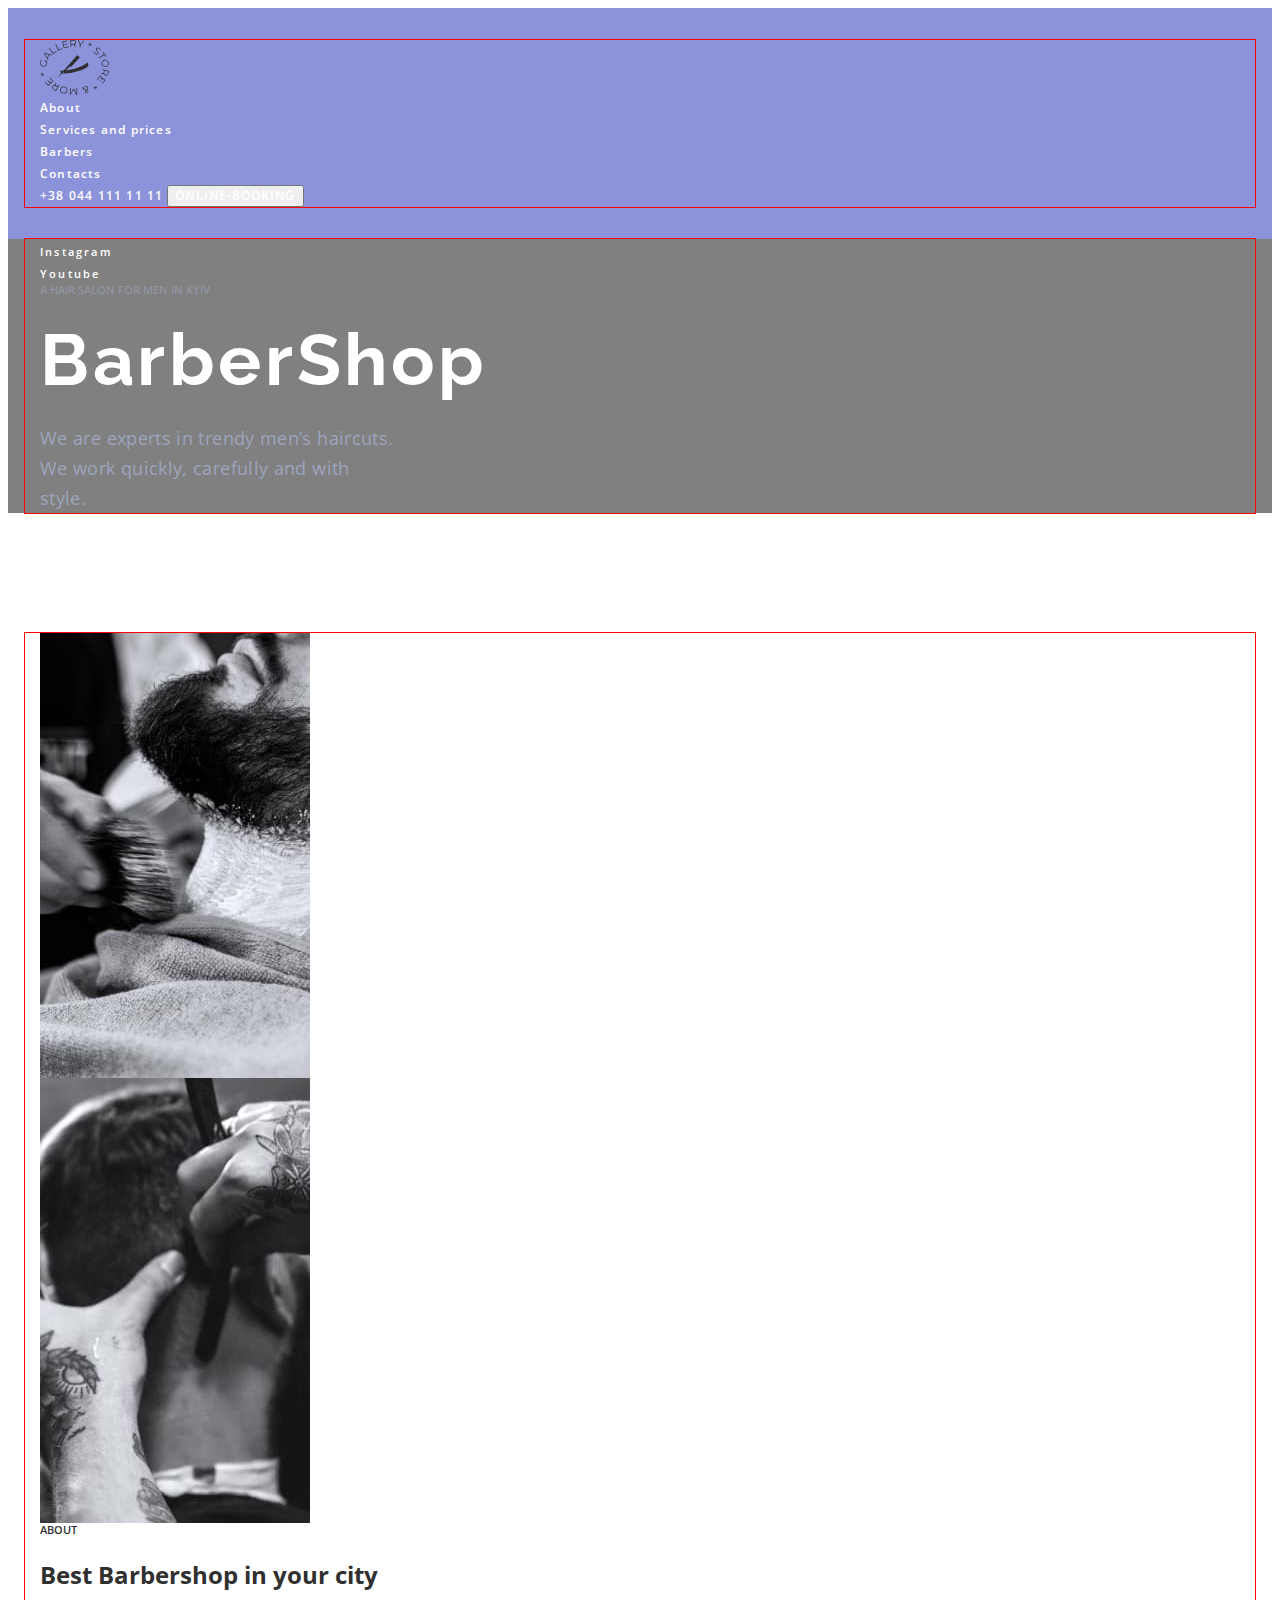
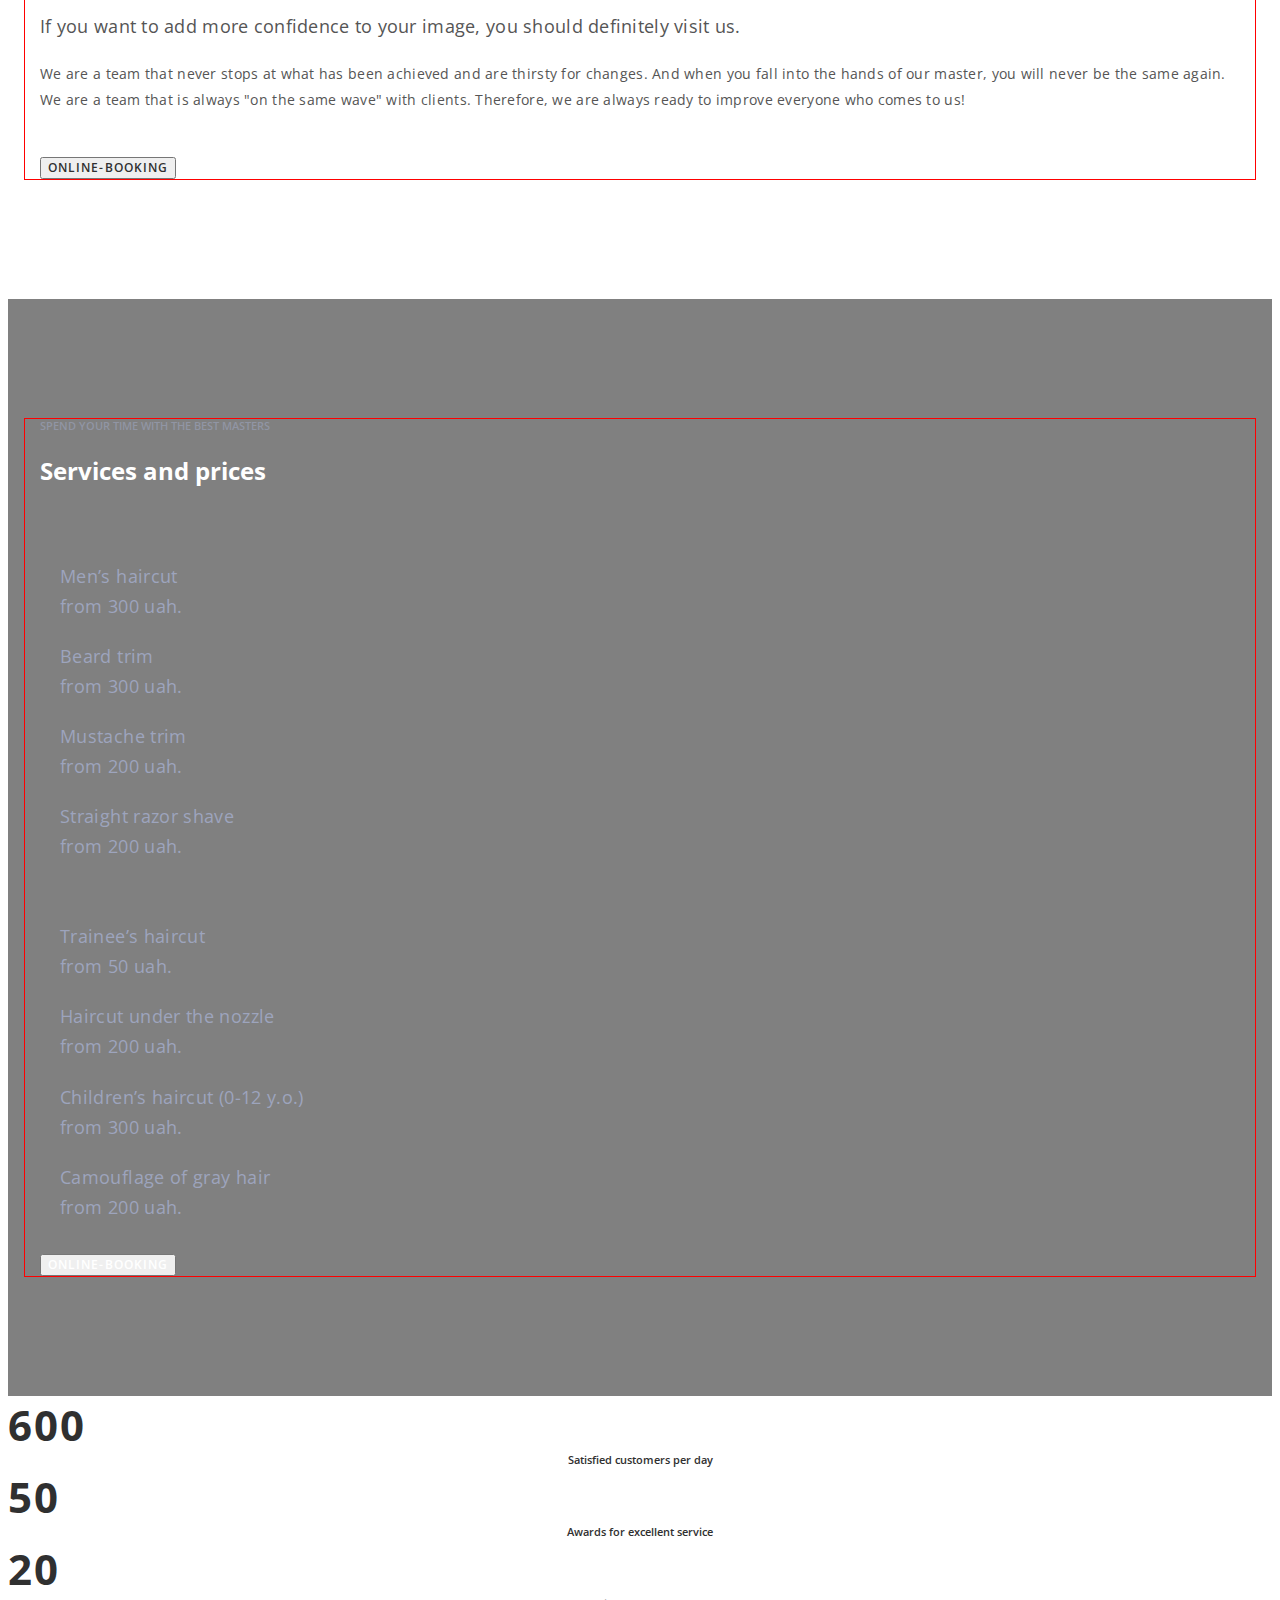
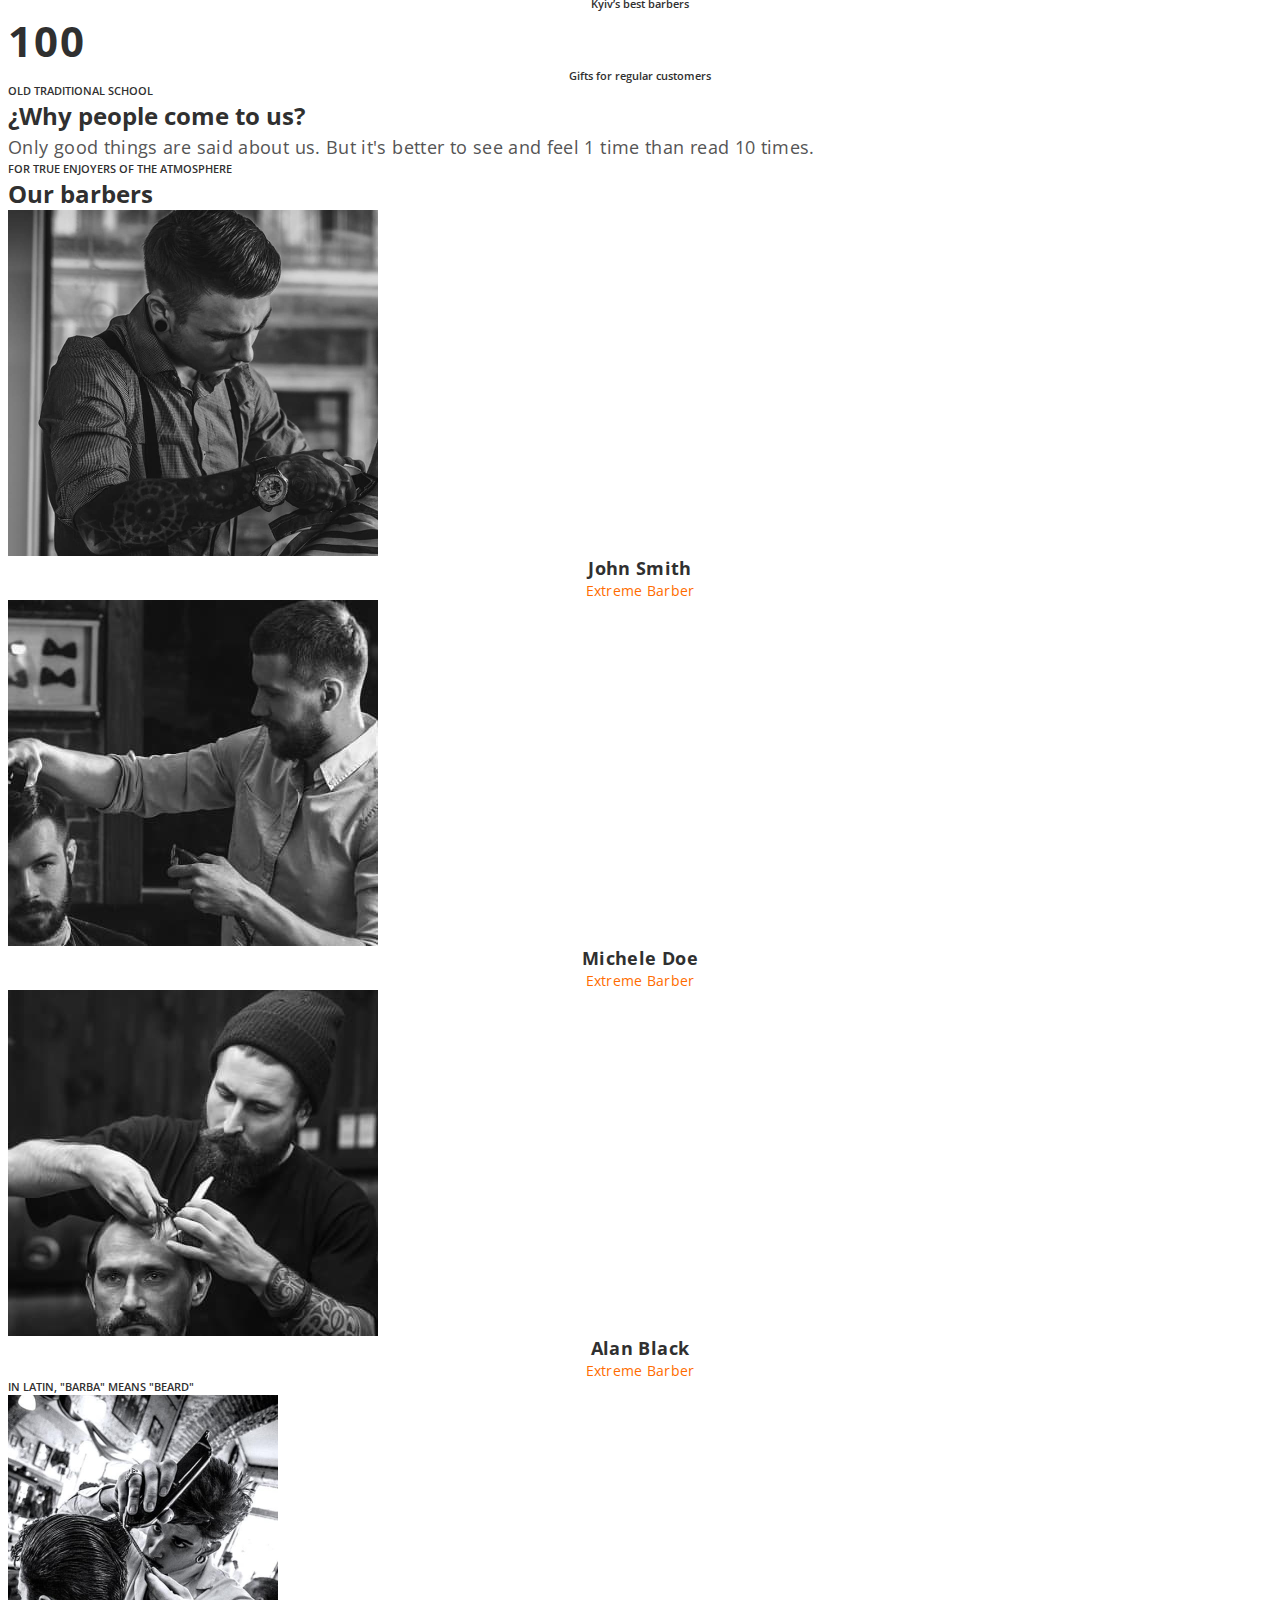
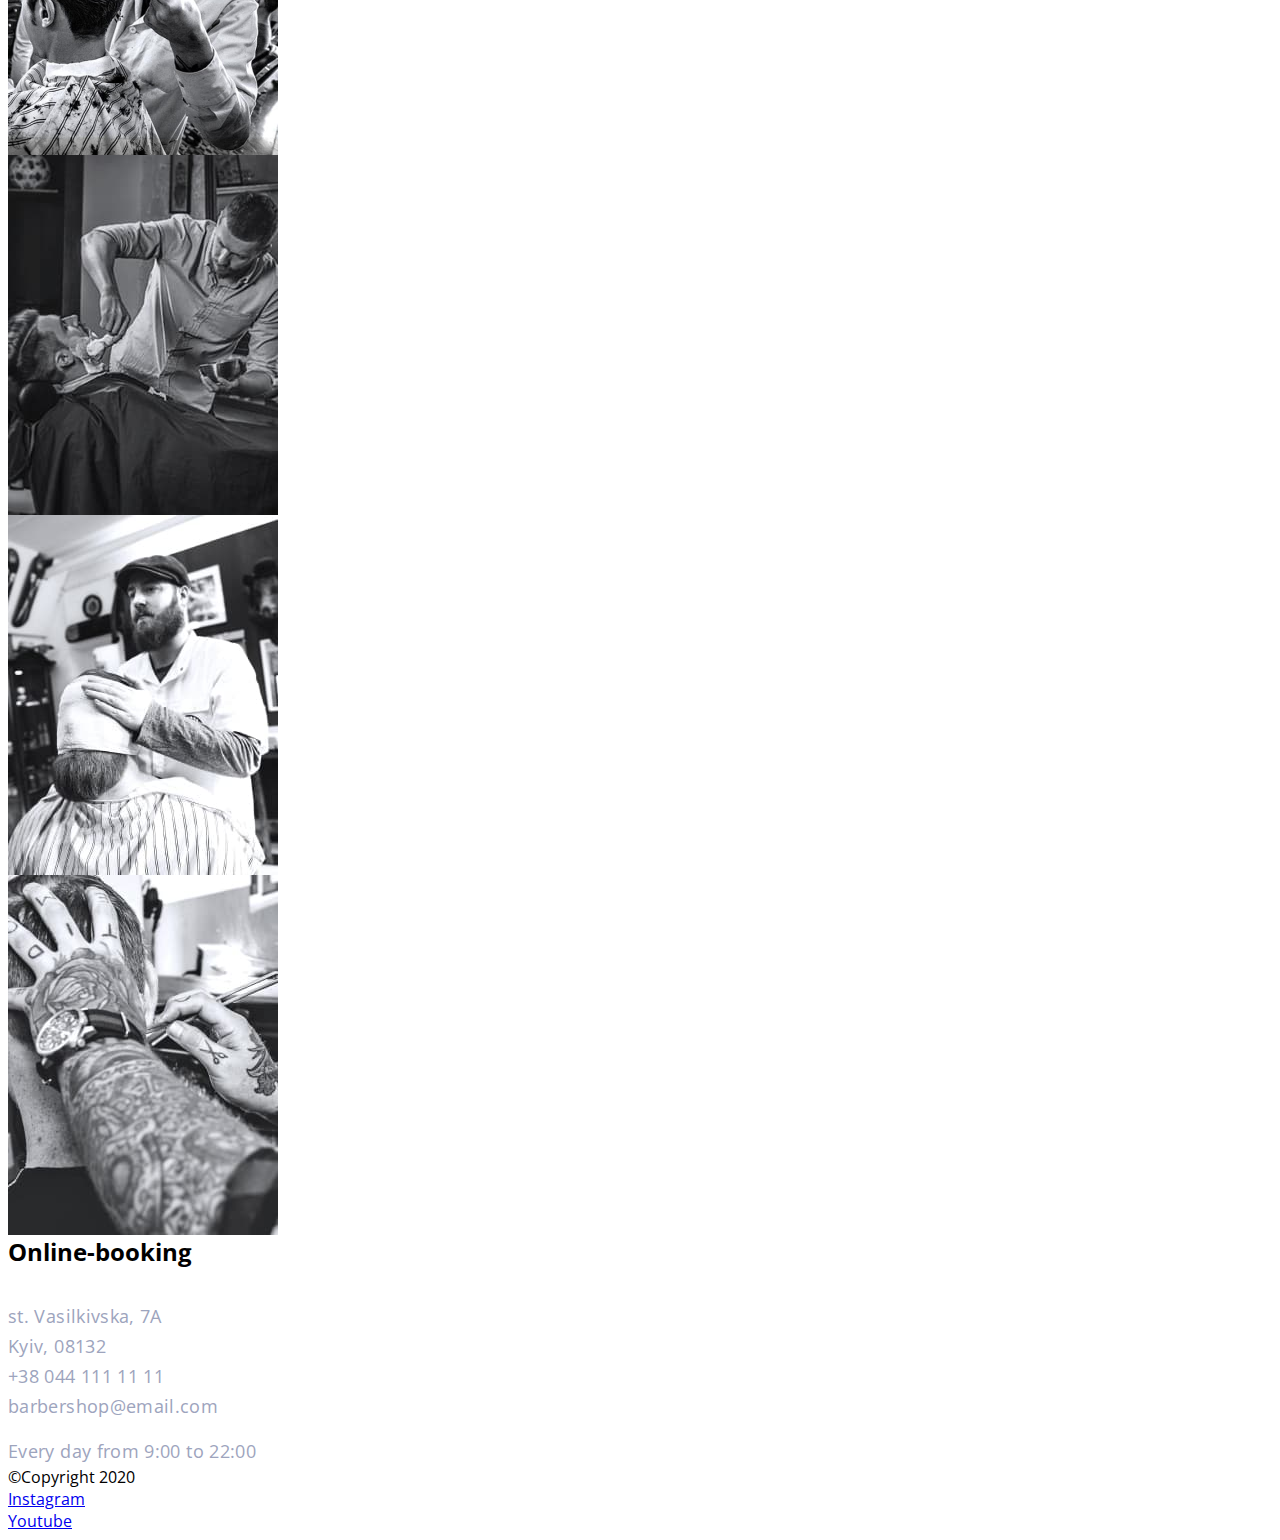
==== index.html @ fda8932f "update css m/p" ====
<!DOCTYPE html>
<html lang="en">
  <head>
    <meta charset="UTF-8" />
    <meta http-equiv="X-UA-Compatible" content="IE=edge" />
    <meta name="viewport" content="width=device-width, initial-scale=1.0" />
    <title>Barbershop</title>
    <link
      rel="stylesheet"
      href="https://cdnjs.cloudflare.com/ajax/libs/modern-normalize/1.1.0/modern-normalize.min.css"
      integrity="sha512-wpPYUAdjBVSE4KJnH1VR1HeZfpl1ub8YT/NKx4PuQ5NmX2tKuGu6U/JRp5y+Y8XG2tV+wKQpNHVUX03MfMFn9Q=="
      crossorigin="anonymous"
      referrerpolicy="no-referrer"
    />
    <link rel="preconnect" href="https://fonts.googleapis.com" />
    <link rel="preconnect" href="https://fonts.gstatic.com" crossorigin />
    <link
      href="https://fonts.googleapis.com/css2?family=Open+Sans:wght@400;600;700&family=Raleway:wght@700&display=swap"
      rel="stylesheet"
    />

    <link
      rel="shortcut icon"
      href="./img/favicon_package_v0.16/safari-pinned-tab.svg"
    />

    <link rel="stylesheet" href="./css/styles.css" />
  </head>
  <body>
    <header class="header">
      <div class="container">
        <nav class="header-navigation">
          <a href="index.html" class="header-logo"
            ><img src="./img/logo.svg" alt="company logo" />
          </a>
          <ul class="header-list list">
            <li class="header-item">
              <a href="#" class="header-link link">About</a>
            </li>
            <li class="header-item">
              <a href="#" class="header-link link">Services and prices</a>
            </li>
            <li class="header-item">
              <a href="#" class="header-link link">Barbers</a>
            </li>
            <li class="header-item">
              <a href="#" class="header-link link">Contacts</a>
            </li>
          </ul>
        </nav>
        <a href="tel:+380441111111" class="header-tel link"
          >+38 044 111 11 11</a
        >
        <button type="button" class="header-btn btn">Online-booking</button>
      </div>
    </header>
    <main>
      <!--Hero section-->

      <section class="hero">
        <div class="container">
          <ul class="hero-list list">
            <li class="hero-item">
              <a
                href="#"
                target="_blank"
                rel="noopener noreferrer nofollow"
                class="hero-link link"
                >Instagram</a
              >
            </li>
            <li class="hero-item">
              <a
                href="#"
                target="_blank"
                rel="noopener noreferrer nofollow"
                class="hero-link link"
                >Youtube</a
              >
            </li>
          </ul>
          <p class="hero-subtitle subtitle">A hair salon for men in Kyiv</p>
          <h1 class="hero-title title">BarberShop</h1>
          <p class="hero-description">
            We are experts in trendy men’s haircuts. We work quickly, carefully
            and with style.
          </p>
        </div>
      </section>
      <!--/Hero Section-->

      <!--About-->
      <section class="about">
        <div class="container">
          <ul class="about-item list">
            <li class="about-item">
              <img src="./img/about-img-1.jpg" alt="Barbershop" />
            </li>
            <li class="about-link">
              <img src="./img/about-img-2.jpg" alt="Barbershop" />
            </li>
          </ul>
          <p class="about-subtitle subtitle">About</p>
          <h2 class="about-title title">Best Barbershop in your city</h2>
          <p class="about-description">
            <span
              >If you want to add more confidence to your image, you should
              definitely visit us.</span
            >
            We are a team that never stops at what has been achieved and are
            thirsty for changes. And when you fall into the hands of our master,
            you will never be the same again. We are a team that is always "on
            the same wave" with clients. Therefore, we are always ready to
            improve everyone who comes to us!
          </p>
          <button type="button" class="about-button btn">ONLINE-BOOKING</button>
        </div>
      </section>
      <!--/About-->
      <!--Section Services/Prices-->
      <section class="prices">
        <div class="container">
          <p class="subtitle-prices subtitle">
            Spend your time with the best masters
          </p>
          <h2 class="title-prices title">Services and prices</h2>
          <ul class="prices-list list">
            <li class="prices-item">
              <p class="prices-item-text">Men’s haircut</p>
              <p class="prices-item-text">from 300 uah.</p>
            </li>
            <li class="prices-item">
              <p class="prices-item-text">Beard trim</p>
              <p class="prices-item-text">from 300 uah.</p>
            </li>
            <li class="prices-item">
              <p class="prices-item-text">Mustache trim</p>
              <p class="prices-item-text">from 200 uah.</p>
            </li>
            <li class="prices-item">
              <p class="prices-item-text">Straight razor shave</p>
              <p class="prices-item-text">from 200 uah.</p>
            </li>
          </ul>

          <ul class="prices-list list">
            <li class="prices-item">
              <p class="prices-item-text">Trainee’s haircut</p>
              <p class="prices-item-text">from 50 uah.</p>
            </li>
            <li class="prices-item">
              <p class="prices-item-text">Haircut under the nozzle</p>
              <p class="prices-item-text">from 200 uah.</p>
            </li>
            <li class="prices-item">
              <p class="prices-item-text">Children’s haircut (0-12 y.o.)</p>
              <p class="prices-item-text">from 300 uah.</p>
            </li>
            <li class="prices-item">
              <p class="prices-item-text">Camouflage of gray hair</p>
              <p class="prices-item-text">from 200 uah.</p>
            </li>
          </ul>
          <button type="button" class="prices-btn btn">ONLINE-BOOKING</button>
        </div>
      </section>
      <!--/Section Services-->

      <!--Section Feature-->
      <section class="benefits">
        <ul class="benefits-list list">
          <li class="benefits-item">
            <span>600</span>
            <p class="benefits-item-text">Satisfied customers per day</p>
          </li>
          <li class="benefits-item">
            <span>50</span>
            <p class="benefits-item-text">Awards for excellent service</p>
          </li>
          <li class="benefits-item">
            <span>20</span>
            <p class="benefits-item-text">Kyiv’s best barbers</p>
          </li>
          <li class="benefits-item">
            <span>100</span>
            <p class="benefits-item-text">Gifts for regular customers</p>
          </li>
        </ul>

        <p class="benefits-subtitle subtitle">Old traditional school</p>
        <h2 class="benefits-title title">¿Why people come to us?</h2>
        <p class="benefits-description">
          Only good things are said about us. But it's better to see and feel 1
          time than read 10 times.
        </p>
      </section>
      <!--/Section Feature-->

      <!--Section Team-->
      <section class="barbers">
        <p class="barbers-subtitle subtitle">
          For true enjoyers of the atmosphere
        </p>
        <h2 class="barbers-title title">Our barbers</h2>

        <ul class="barbers-list list">
          <li>
            <img
              src="./img/barber-team-1.jpg"
              alt="barber work"
              width="370"
              height="346"
            />
            <h3 class="barbers-item-title">John Smith</h3>
            <p class="barbers-item-text">Extreme Barber</p>
          </li>
          <li>
            <img
              src="./img/barber-team-2.jpg"
              alt="barber work"
              width="370"
              height="346"
            />
            <h3 class="barbers-item-title">Michele Doe</h3>
            <p class="barbers-item-text">Extreme Barber</p>
          </li>
          <li>
            <img
              src="./img/barber-team-3.jpg"
              alt="barber work"
              width="370"
              height="346"
            />
            <h3 class="barbers-item-title">Alan Black</h3>
            <p class="barbers-item-text">Extreme Barber</p>
          </li>
        </ul>
      </section>
      <!--/Section Team-->

      <!--Section Gallery-->
      <section class="gallery">
        <p class="subtitle-gallery subtitle">In Latin, "barba" means "beard"</p>
        <h2 class="visually-hidden">Gallery</h2>
        <ul class="gallery-list list">
          <li class="gallery-item">
            <img
              src="./img/gallery-1.jpg"
              alt="barber work"
              width="270"
              height="360"
            />
          </li>
          <li class="gallery-item">
            <img
              src="./img/gallery-2.jpg"
              alt="barber work"
              width="270"
              height="360"
            />
          </li>
          <li class="gallery-item">
            <img
              src="./img/gallery-3.jpg"
              alt="barber work"
              width="270"
              height="360"
            />
          </li>
          <li class="gallery-item">
            <img
              src="./img/gallery-4.jpg"
              alt="barber work"
              width="270"
              height="360"
            />
          </li>
        </ul>
      </section>
      <!--/Section Galery-->
      <!-- Online booking -->
      <section>
        <h2>Online-booking</h2>
      </section>
      <!-- /Online booking -->

      <!--Section Contact-->
      <section class="contact">
        <h2 class="contact-title title">Contacts</h2>
        <address class="contact-adress">
          <ul class="contact-list list">
            <li class="contact-item">
              <a
                href="https://goo.gl/maps/xq1L853d7Zvifmf19"
                target="_blank"
                rel="noopener noreferrer nofollow"
                class="contact-link link"
                >st. Vasilkivska, 7A <br />
                Kyiv, 08132</a
              >
            </li>
            <li class="contact-item">
              <a href="tel:+380441111111" class="contact-link link"
                >+38 044 111 11 11</a
              >
            </li>
            <li class="contact-item">
              <a href="mailto:barbershop@email.com" class="contact-link link"
                >barbershop@email.com</a
              >
            </li>
          </ul>
        </address>
        <p class="contact-subtitle subtitle">Working hours</p>
        <p class="contact-hours">Every day from 9:00 to 22:00</p>
      </section>

      <!--/Section Contact-->
      <footer>
        <p>&copy;Copyright 2020</p>
        <ul>
          <li>
            <a href="#" target="_blank" rel="noopener noreferrer nofollow"
              >Instagram</a
            >
          </li>
          <li>
            <a href="#" target="_blank" rel="noopener noreferrer nofollow"
              >Youtube</a
            >
          </li>
        </ul>
      </footer>
    </main>
    <footer></footer>
  </body>
</html>
---- css/styles.css ----
:root {
  --main-title-color: #fff;
  --secondary-title-color: #303030;
  --accent-color: #ff6c00;
  --secondary-font: "Raleway", sans-serif;
  --basic-margin: 20px;
}

h1,
h2,
h3,
h4,
h5,
h6,
p {
  margin: 0;
}

ul {
  margin: 0;
  padding: 0;
}

.container {
  width: 1200px;
  margin: 0 auto;
  outline: 1px solid red;
  padding-left: 15px;
  padding-right: 15px;
}

img {
  display: block;
}

body {
  font-family: "Open Sans", sans-serif;
}

.list {
  list-style: none;
}

.link {
  text-decoration: none;
}
.btn {
  font-family: inherit;
  font-weight: 600;
  font-size: 12px;
  line-height: 1.33;
  letter-spacing: 0.09em;
  text-transform: uppercase;
}

.tittle {
  font-family: "Raleway", sans-serif;
  font-size: 72px;
  line-height: 1.18;
  letter-spacing: 0.05em;
}
.subtitle {
  font-weight: 600;
  font-size: 11px;
  line-height: 1.36;
  text-transform: uppercase;
}
.visually-hidden {
  position: absolute;
  width: 1px;
  height: 1px;
  margin: -1px;
  border: 0;
  padding: 0;
  white-space: nowrap;
  clip-path: inset(100%);
  clip: rect(0 0 0 0);
  overflow: hidden;
}

/* Header */

.header {
  background: #8d93db;
  padding: 32px 0;
}
.header-navigation {
}
.header-logo {
}
.header-list {
}
.header-item {
}
.header-link {
  font-weight: 600;
  font-size: 12px;
  line-height: 1.33;
  letter-spacing: 0.1em;
  color: #ffffff;
}

.header-link:hover,
.header-link:focus {
  color: var(--accent-color);
}

.header-tel {
  font-weight: 600;
  font-size: 12px;
  line-height: 1.33;
  letter-spacing: 0.1em;
  text-transform: uppercase;
  color: #ffffff;
}
.header-btn {
  color: #ffffff;
  cursor: pointer;
}

/* Hero */
.hero {
  background-color: gray;
}
.hero-list {
}
.hero-item {
}
.hero-link {
  font-weight: 600;
  font-size: 11px;
  line-height: 1.36;
  letter-spacing: 0.2em;
  color: #ffffff;
}
.hero-link:hover,
.hero-link:focus {
  color: var(--accent-color);
}

.hero-subtitle {
  color: rgba(157, 164, 189, 0.6);
  margin-bottom: var(--basic-margin);
}
.hero-title {
  font-family: "Raleway", sans-serif;
  font-size: 72px;
  line-height: 1.18;
  letter-spacing: 0.05em;
  color: var(--main-title-color);
  margin-bottom: var(--basic-margin);
}

.hero-description {
  width: 360px;
  font-size: 18px;
  line-height: 1.67;
  letter-spacing: 0.02em;
  color: #9da4bd;
}
/* About */
.about {
  padding: 120px 0;
}
.about-item {
}
.about-link {
}
.about-subtitle {
  color: var(--secondary-title-color);
  margin-bottom: var(--basic-margin);
}
.about-title {
  color: var(--secondary-title-color);
  margin-bottom: var(--basic-margin);
}
.about-description {
  font-size: 14px;
  line-height: 1.86;
  letter-spacing: 0.02em;
  color: #555555;
  margin-bottom: 42px;
}

.about-description span {
  display: block;
  font-size: 18px;
  line-height: 1.67;
  margin-bottom: var(--basic-margin);
}
.about-button {
  color: #303030;
  cursor: pointer;
}
/* Prices */
.prices {
  background-color: gray;
  padding: 120px 0;
}
.subtitle-prices {
  color: rgba(157, 164, 189, 0.6);
  margin-bottom: var(--basic-margin);
}
.title-prices {
  color: var(--main-title-color);
  margin-bottom: 44px;
}
.prices-list {
  padding: 30px 20px;
}
.prices-item {
}
.prices-item:not(:last-child) {
  margin-bottom: var(--basic-margin);
}
.prices-item-text {
  font-size: 18px;
  line-height: 1.67;
  letter-spacing: 0.02em;
  color: #9da4bd;
}
.prices-btn {
  color: #ffffff;
  cursor: pointer;
}
/* Benefits */
.benefits {
}
.benefits-list {
}
.benefits-item {
}
.benefits-item span {
  font-weight: 700;
  font-size: 42px;
  line-height: 1.36;
  text-align: center;
  letter-spacing: 0.05em;
  color: var(--secondary-title-color);
}
.benefits-item-text {
  font-weight: 600;
  font-size: 11px;
  line-height: 1.36;
  text-align: center;
  color: var(--secondary-title-color);
}
.benefits-subtitle {
  color: var(--secondary-title-color);
}
.benefits-title {
  color: var(--secondary-title-color);
}
.benefits-description {
  font-size: 18px;
  line-height: 1.67;
  letter-spacing: 0.02em;
  color: #555555;
}
/* Barbers */
.barbers {
}
.barbers-subtitle {
  color: var(--secondary-title-color);
}
.barbers-title {
  color: var(--secondary-title-color);
}
.barbers-list {
}
.barbers-item-title {
  font-size: 18px;
  line-height: 1.39;
  text-align: center;
  letter-spacing: 0.02em;
  color: var(--secondary-title-color);
}
.barbers-item-text {
  font-size: 14px;
  line-height: 1.36;
  text-align: center;
  letter-spacing: 0.02em;
  color: var(--accent-color);
}
/* Gallery */
.gallery {
}
.subtitle-gallery {
  color: var(--secondary-title-color);
}
.visually-hidden {
}
.gallery-list {
}
.gallery-item {
}
/* Contact */
.contact {
}
.contact-title {
  color: var(--main-title-color);
}
.title {
}
.contact-adress {
  font-style: normal;
  font-weight: 700;
  font-size: 18px;
  line-height: 1.67;
  letter-spacing: 0.02em;
  color: #9da4bd;
}
.contact-list {
}
.contact-item {
}
.contact-link {
  font-style: normal;
  font-weight: 400;
  font-size: 18px;
  line-height: 1.67;
  letter-spacing: 0.02em;
  color: #9da4bd;
}
.contact-subtitle {
  color: var(--main-title-color);
}
.subtitle {
}
.contact-hours {
  font-weight: 400;
  font-size: 18px;
  line-height: 1.67;
  letter-spacing: 0.02em;
  color: #9da4bd;
}
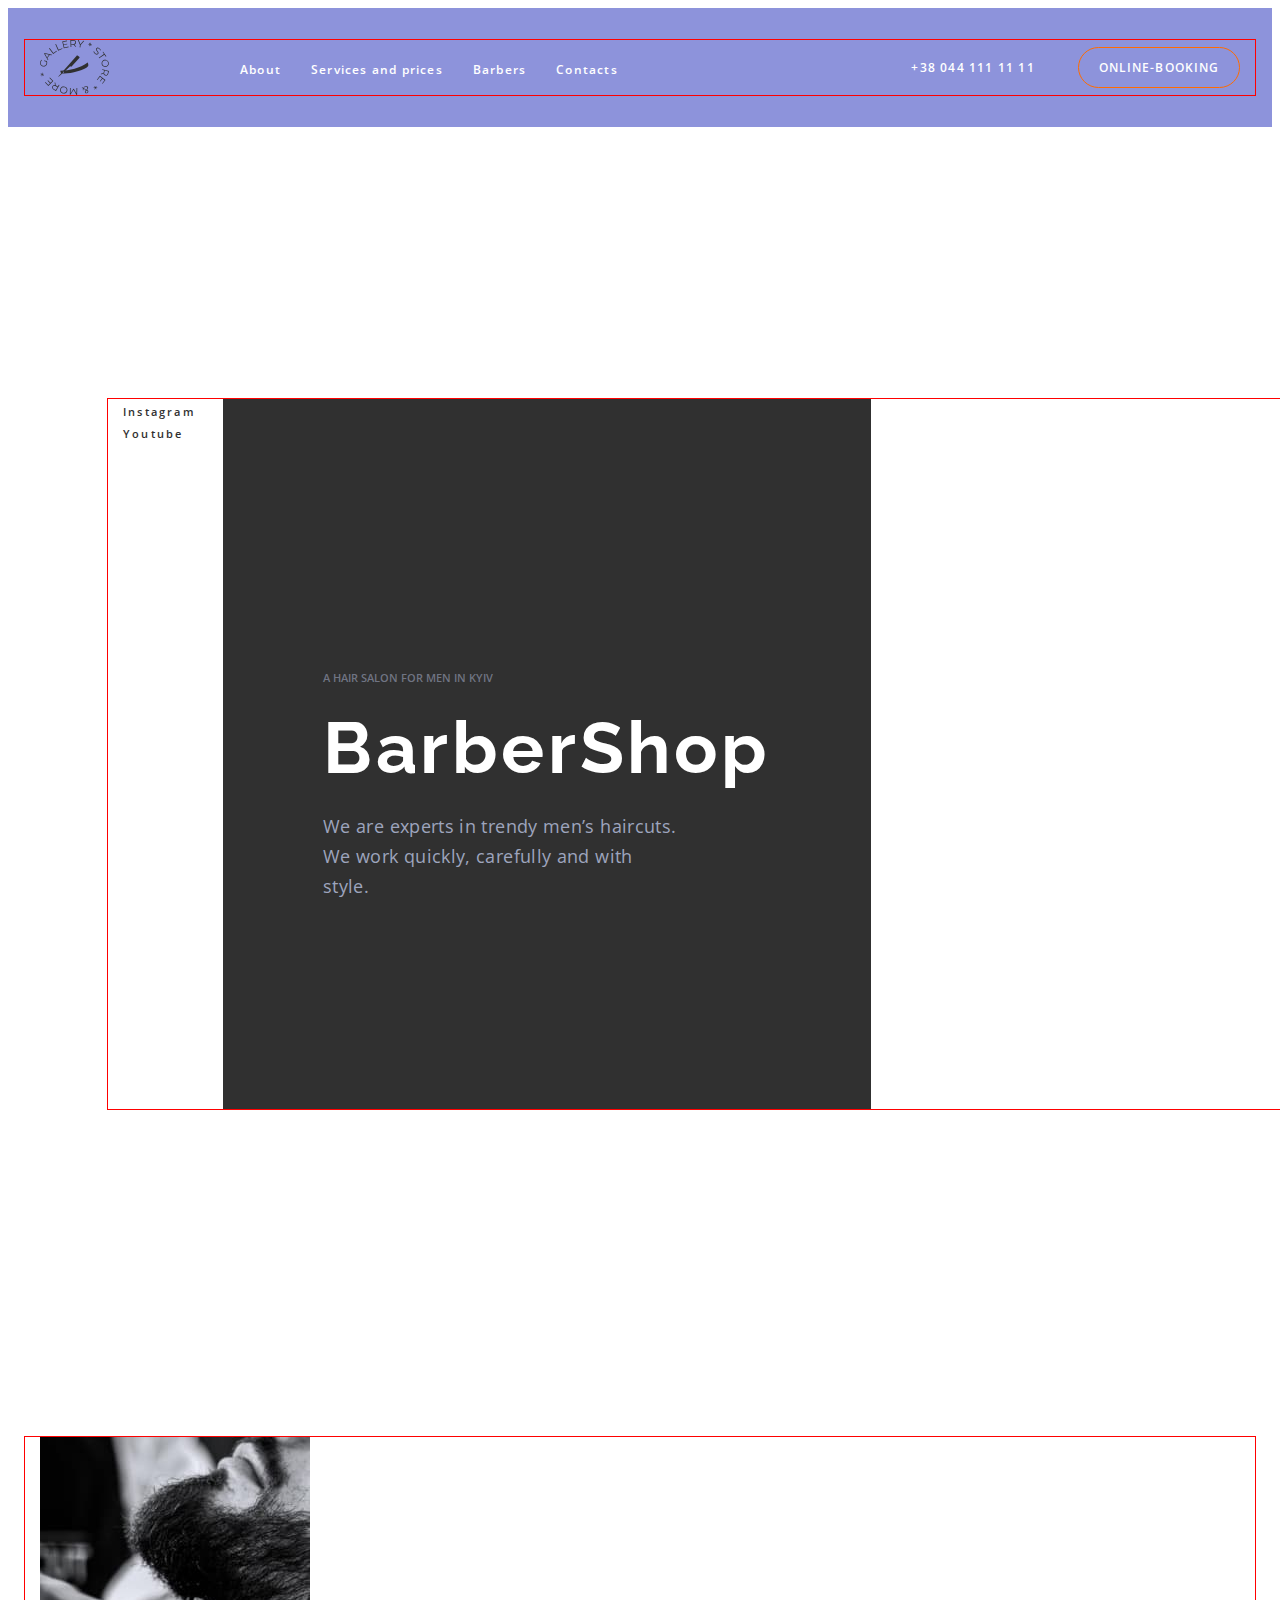
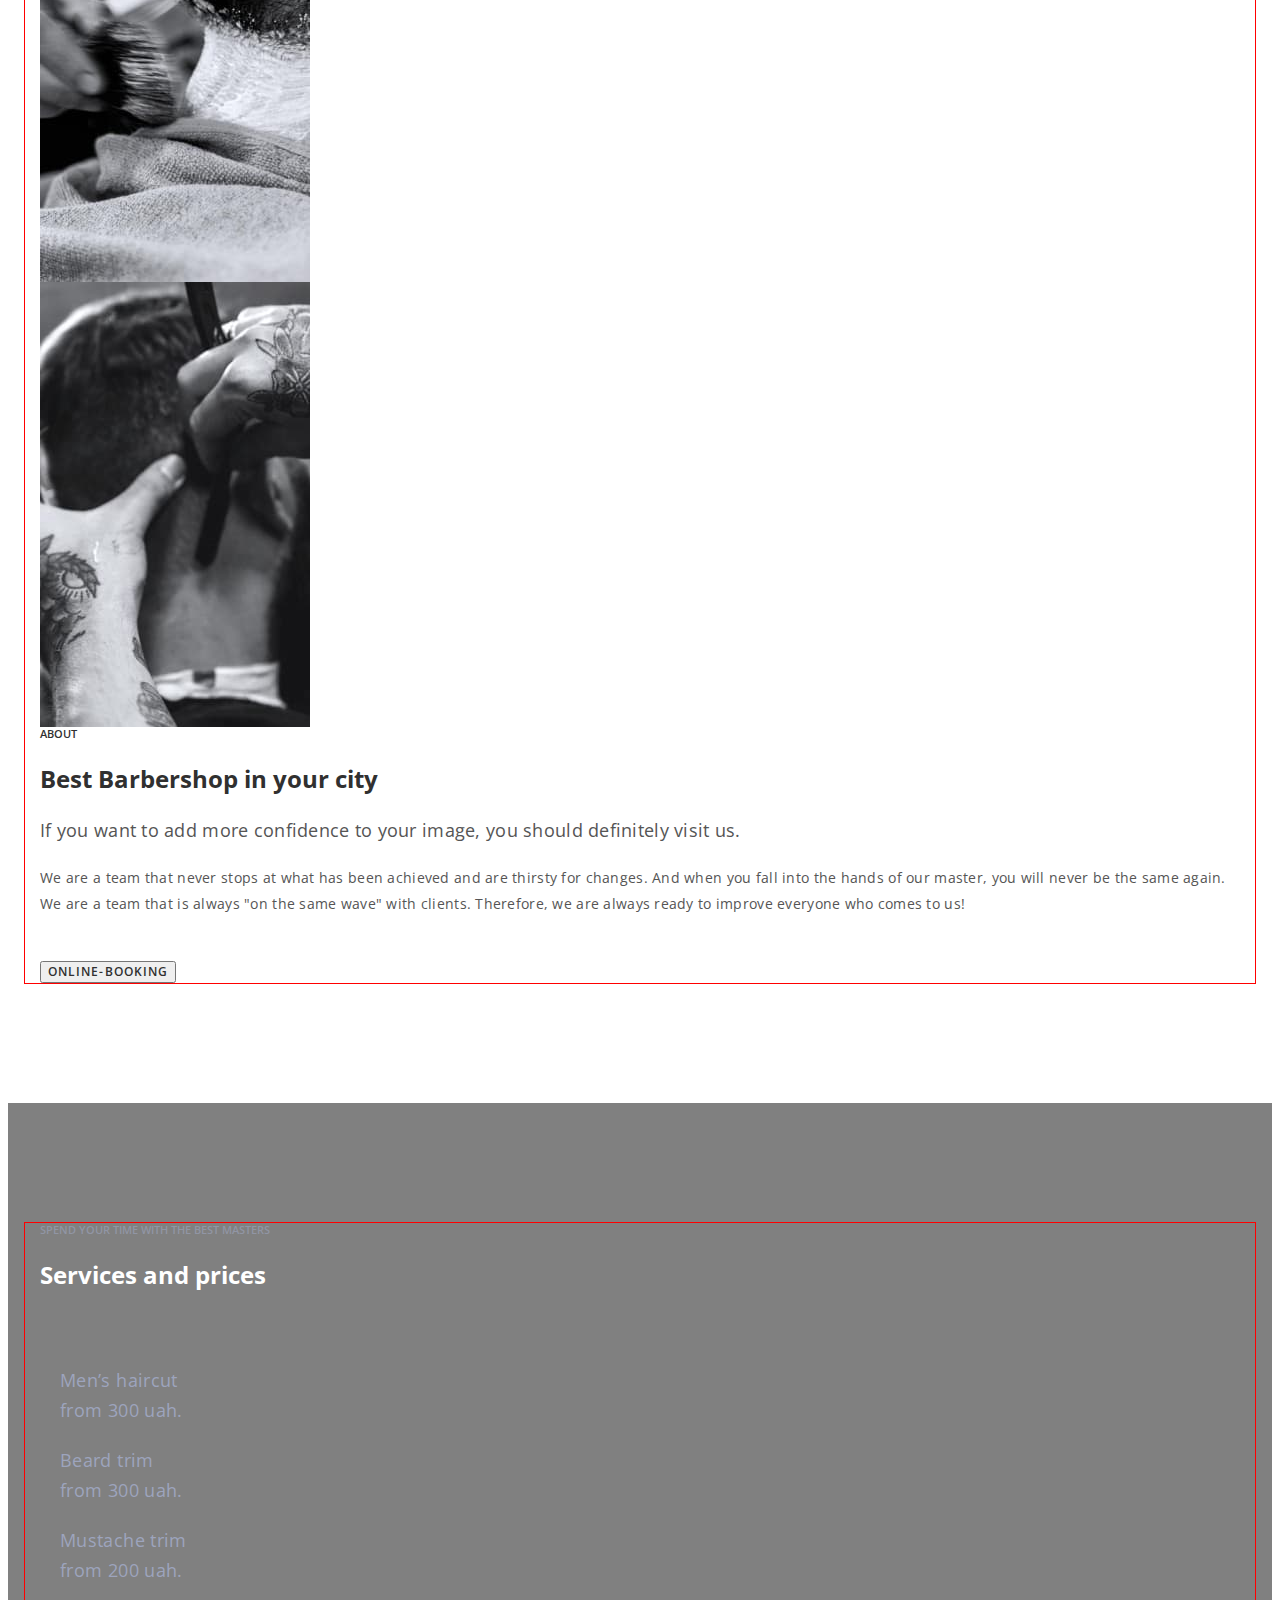
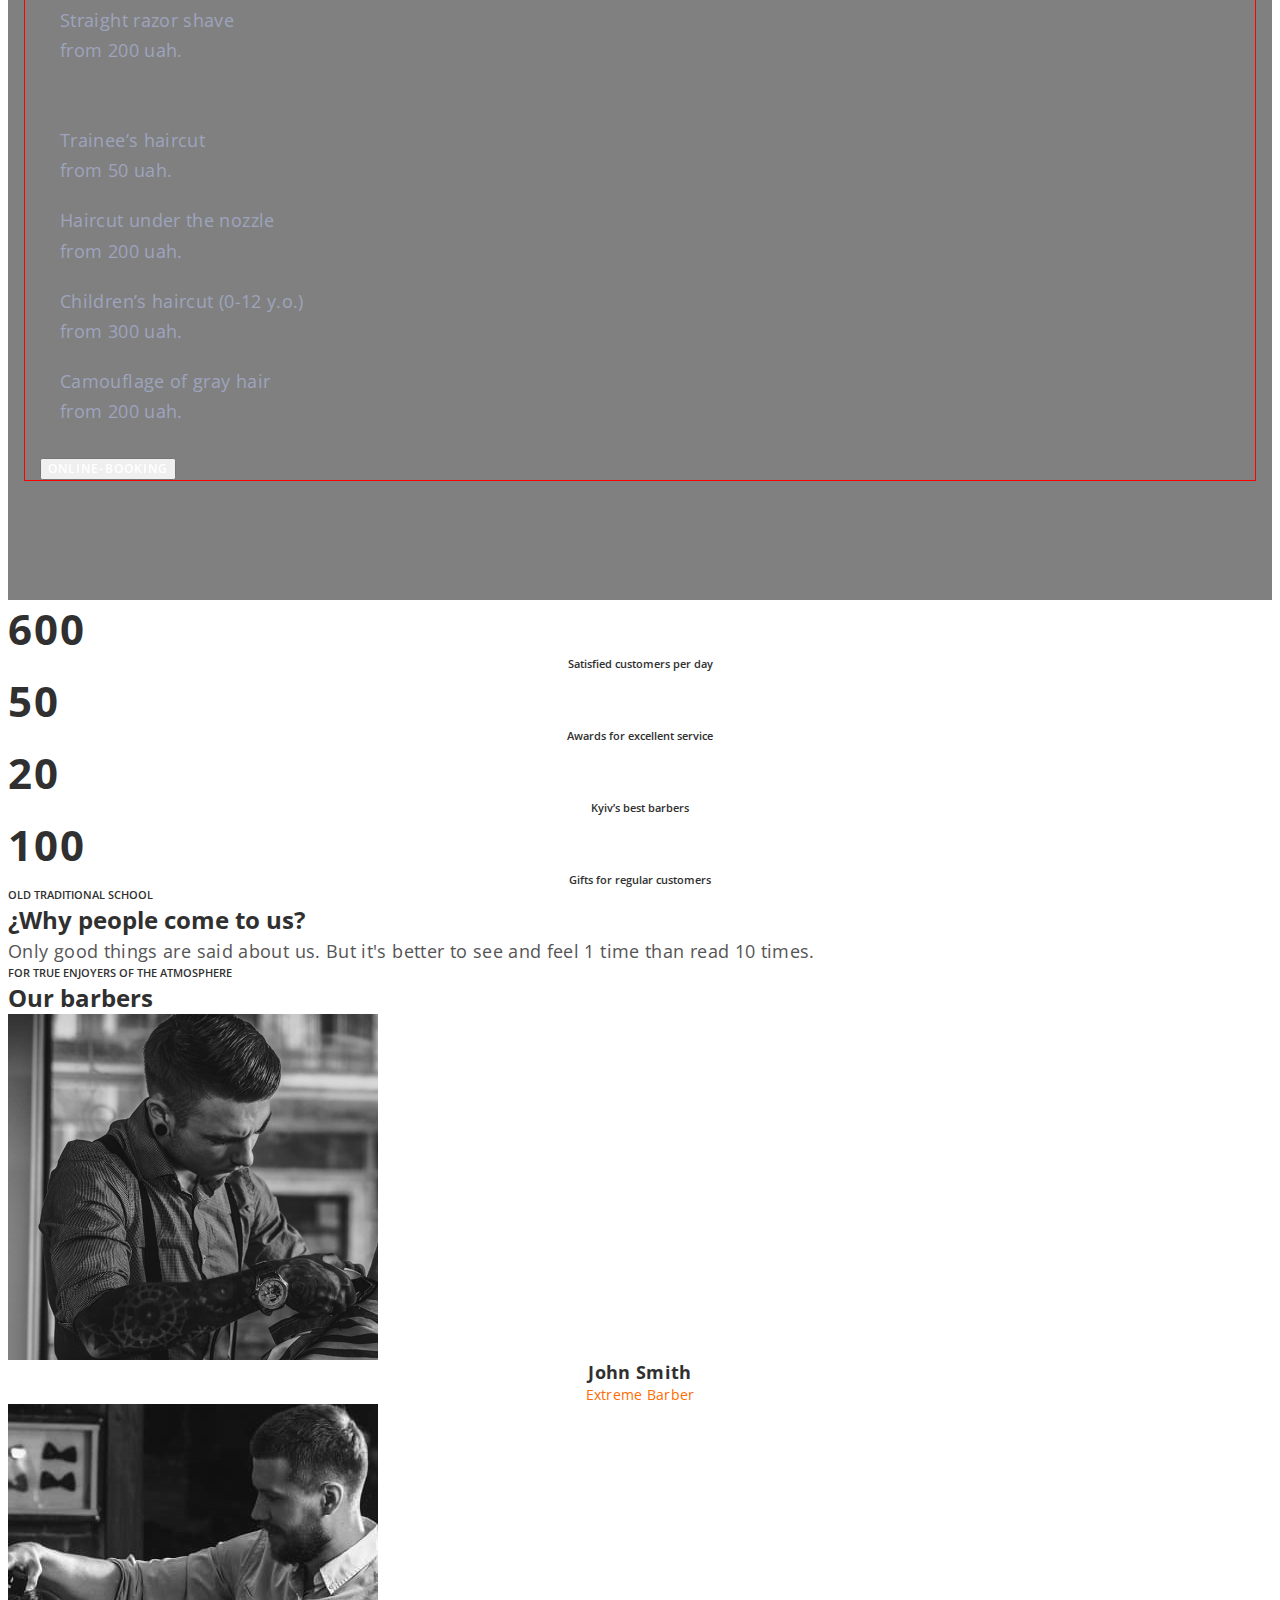
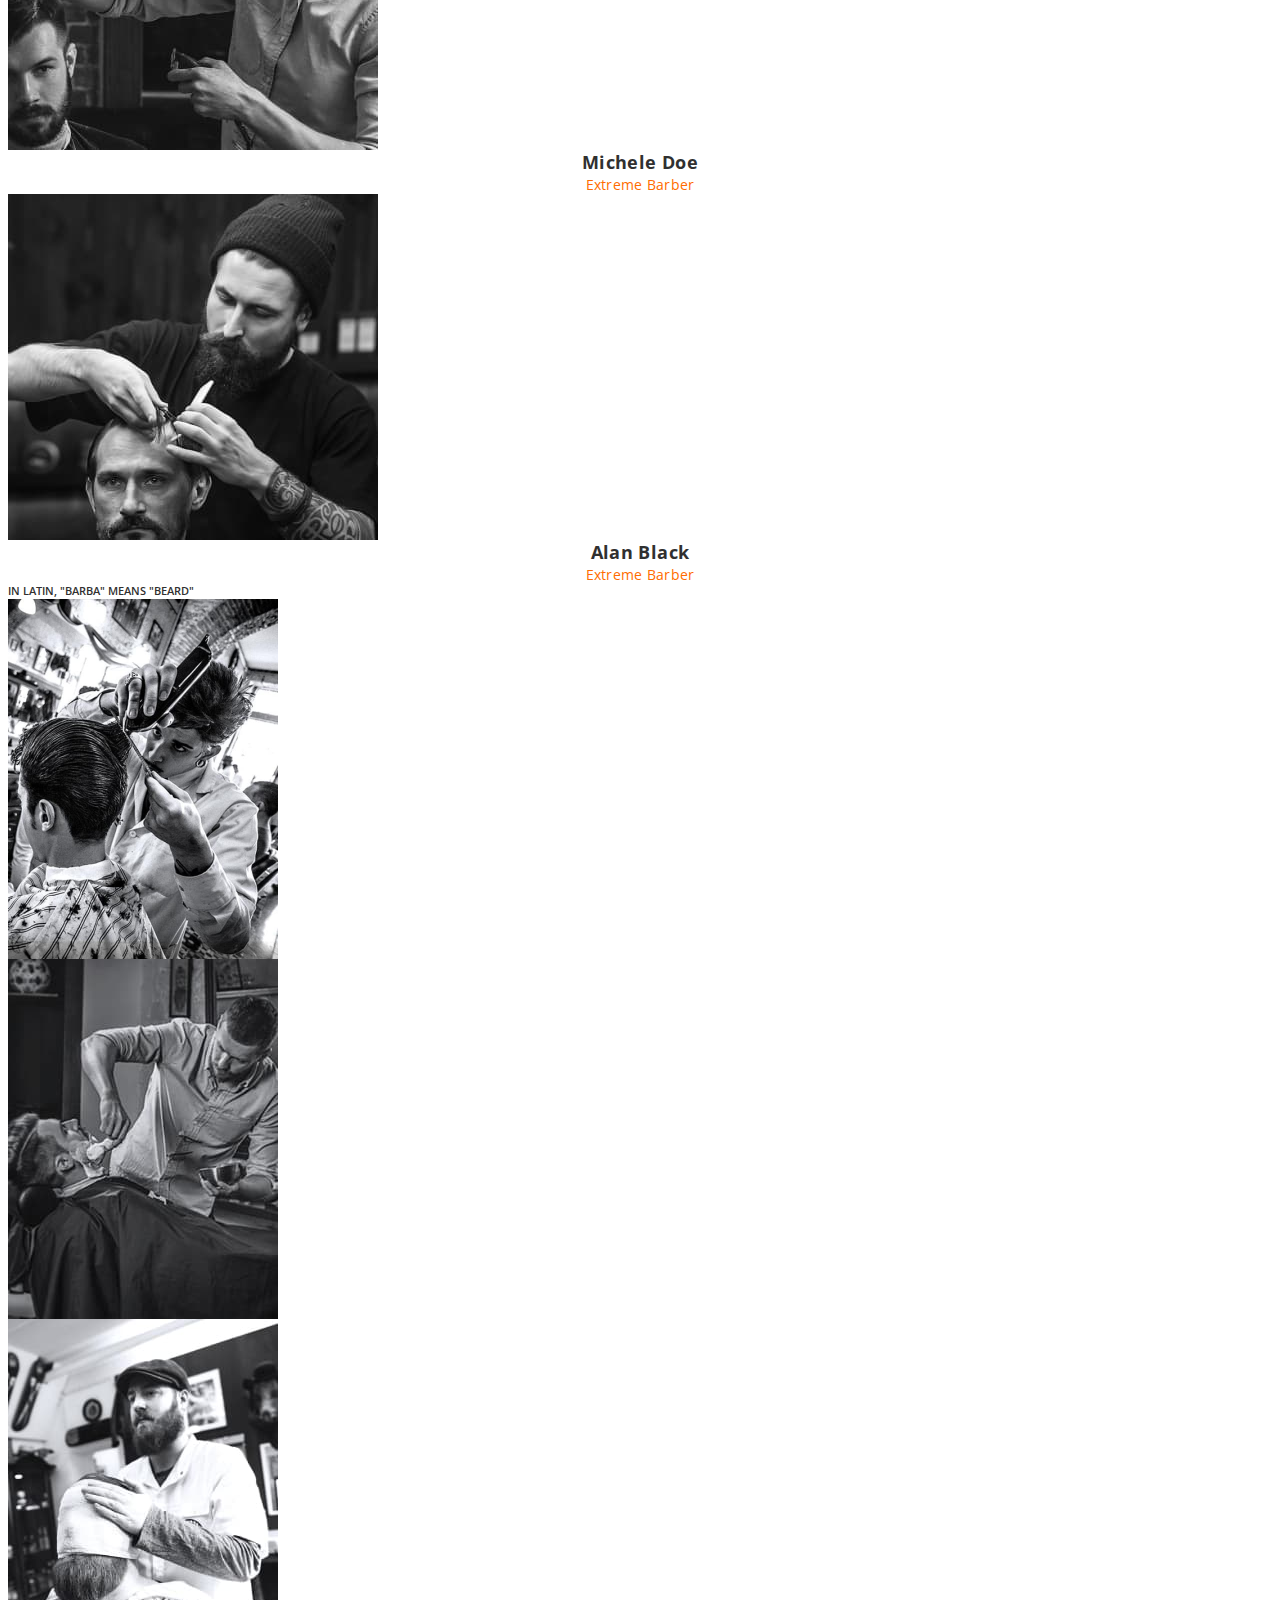
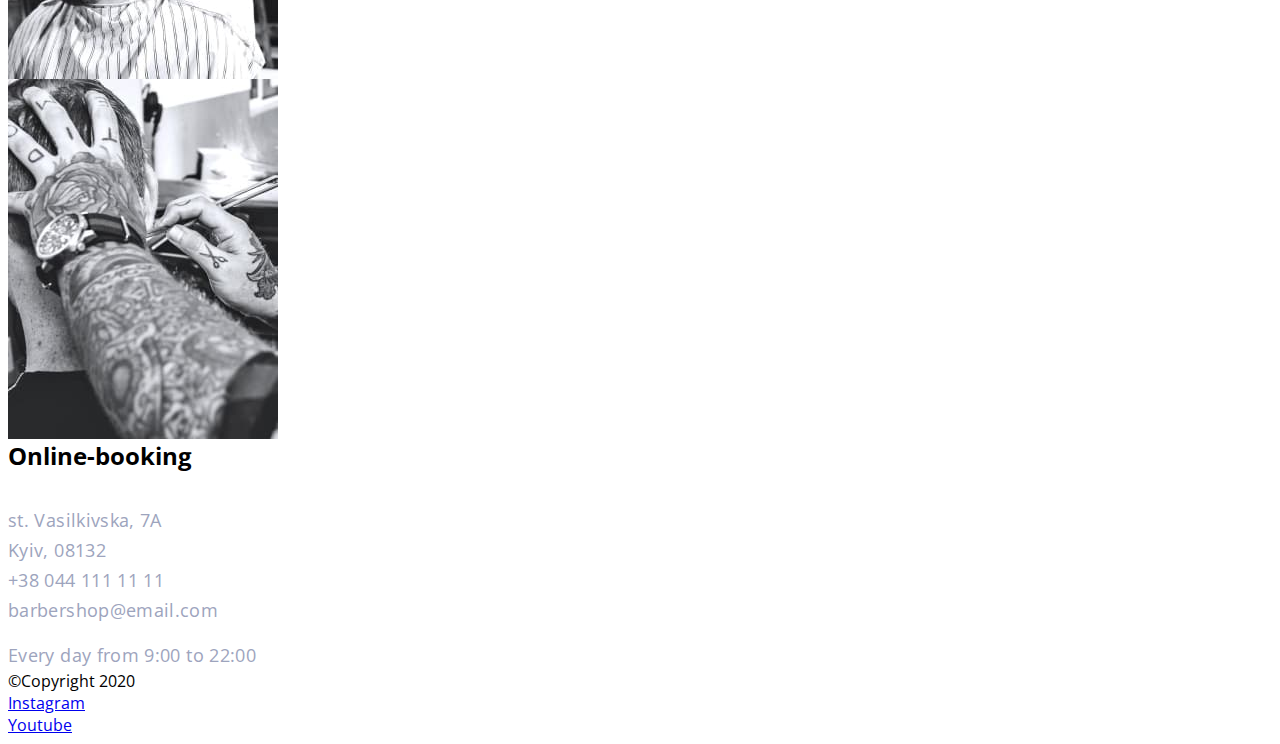
==== commit b3b2b674: "update" ====
--- a/index.html
+++ b/index.html
@@ -28,7 +28,7 @@
   </head>
   <body>
     <header class="header">
-      <div class="container">
+      <div class="container header-container">
         <nav class="header-navigation">
           <a href="index.html" class="header-logo"
             ><img src="./img/logo.svg" alt="company logo" />
@@ -58,7 +58,7 @@
       <!--Hero section-->
 
       <section class="hero">
-        <div class="container">
+        <div class="container hero-container">
           <ul class="hero-list list">
             <li class="hero-item">
               <a
@@ -79,12 +79,14 @@
               >
             </li>
           </ul>
-          <p class="hero-subtitle subtitle">A hair salon for men in Kyiv</p>
-          <h1 class="hero-title title">BarberShop</h1>
-          <p class="hero-description">
-            We are experts in trendy men’s haircuts. We work quickly, carefully
-            and with style.
-          </p>
+          <div class="hero-content">
+            <p class="hero-subtitle subtitle">A hair salon for men in Kyiv</p>
+            <h1 class="hero-title title">BarberShop</h1>
+            <p class="hero-description">
+              We are experts in trendy men’s haircuts. We work quickly,
+              carefully and with style.
+            </p>
+          </div>
         </div>
       </section>
       <!--/Hero Section-->
--- a/css/styles.css
+++ b/css/styles.css
@@ -84,11 +84,20 @@
   background: #8d93db;
   padding: 32px 0;
 }
+.header-container {
+  display: flex;
+  align-items: center;
+}
 .header-navigation {
+  display: flex;
+  align-items: center;
 }
 .header-logo {
+  margin-right: 131px;
 }
 .header-list {
+  display: flex;
+  gap: 30px;
 }
 .header-item {
 }
@@ -112,17 +121,33 @@
   letter-spacing: 0.1em;
   text-transform: uppercase;
   color: #ffffff;
+  margin-left: auto;
+  margin-right: 43px;
 }
 .header-btn {
+  min-width: 160px;
+  background-color: transparent;
   color: #ffffff;
   cursor: pointer;
+  border: 1px solid var(--accent-color);
+  border-radius: 25px;
+  padding: 12px 20px;
 }
 
 /* Hero */
 .hero {
-  background-color: gray;
+  padding: 272px 100px 208px;
+}
+.hero-container {
+  display: flex;
 }
 .hero-list {
+  width: 100px;
+}
+.hero-content {
+  background-color: #303030;
+  padding: 272px 100px 208px;
+  flex-grow: 1px;
 }
 .hero-item {
 }
@@ -131,7 +156,7 @@
   font-size: 11px;
   line-height: 1.36;
   letter-spacing: 0.2em;
-  color: #ffffff;
+  color: #303030;
 }
 .hero-link:hover,
 .hero-link:focus {
@@ -152,7 +177,7 @@
 }
 
 .hero-description {
-  width: 360px;
+  max-width: 360px;
   font-size: 18px;
   line-height: 1.67;
   letter-spacing: 0.02em;
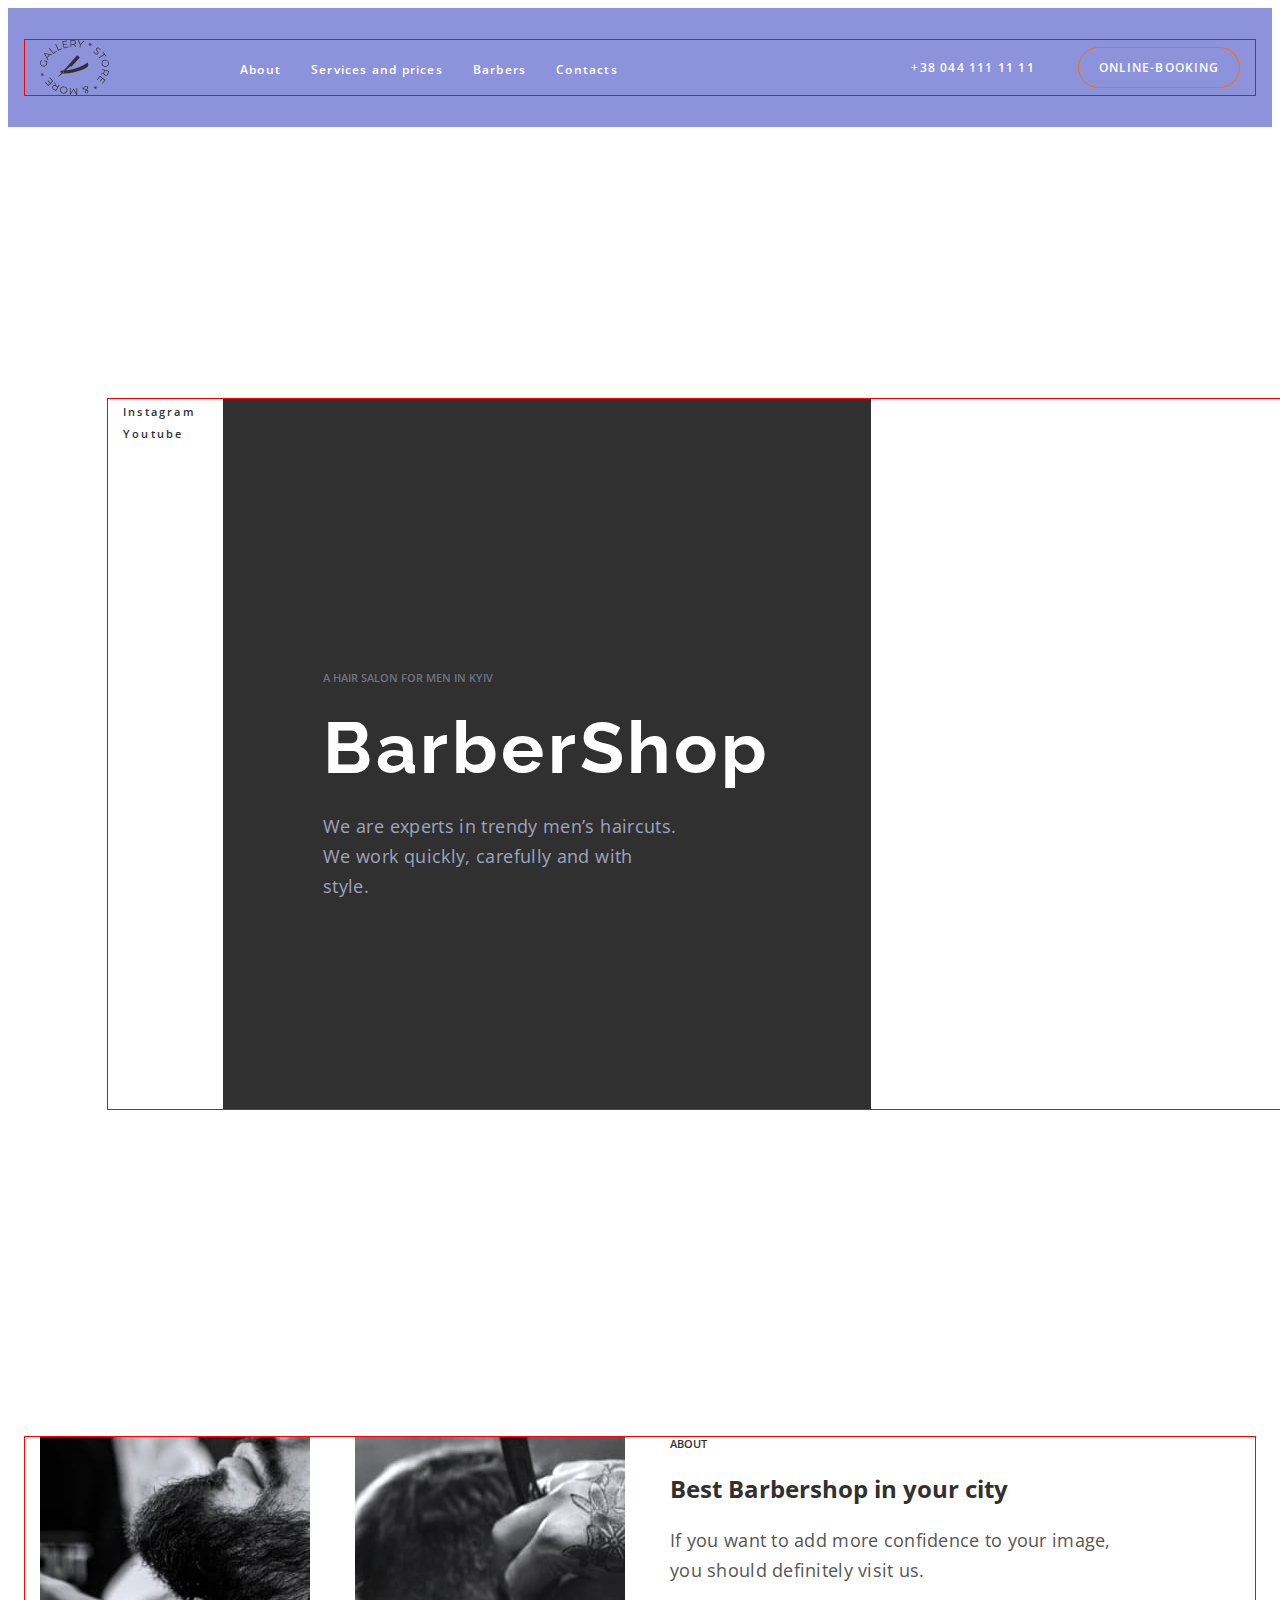
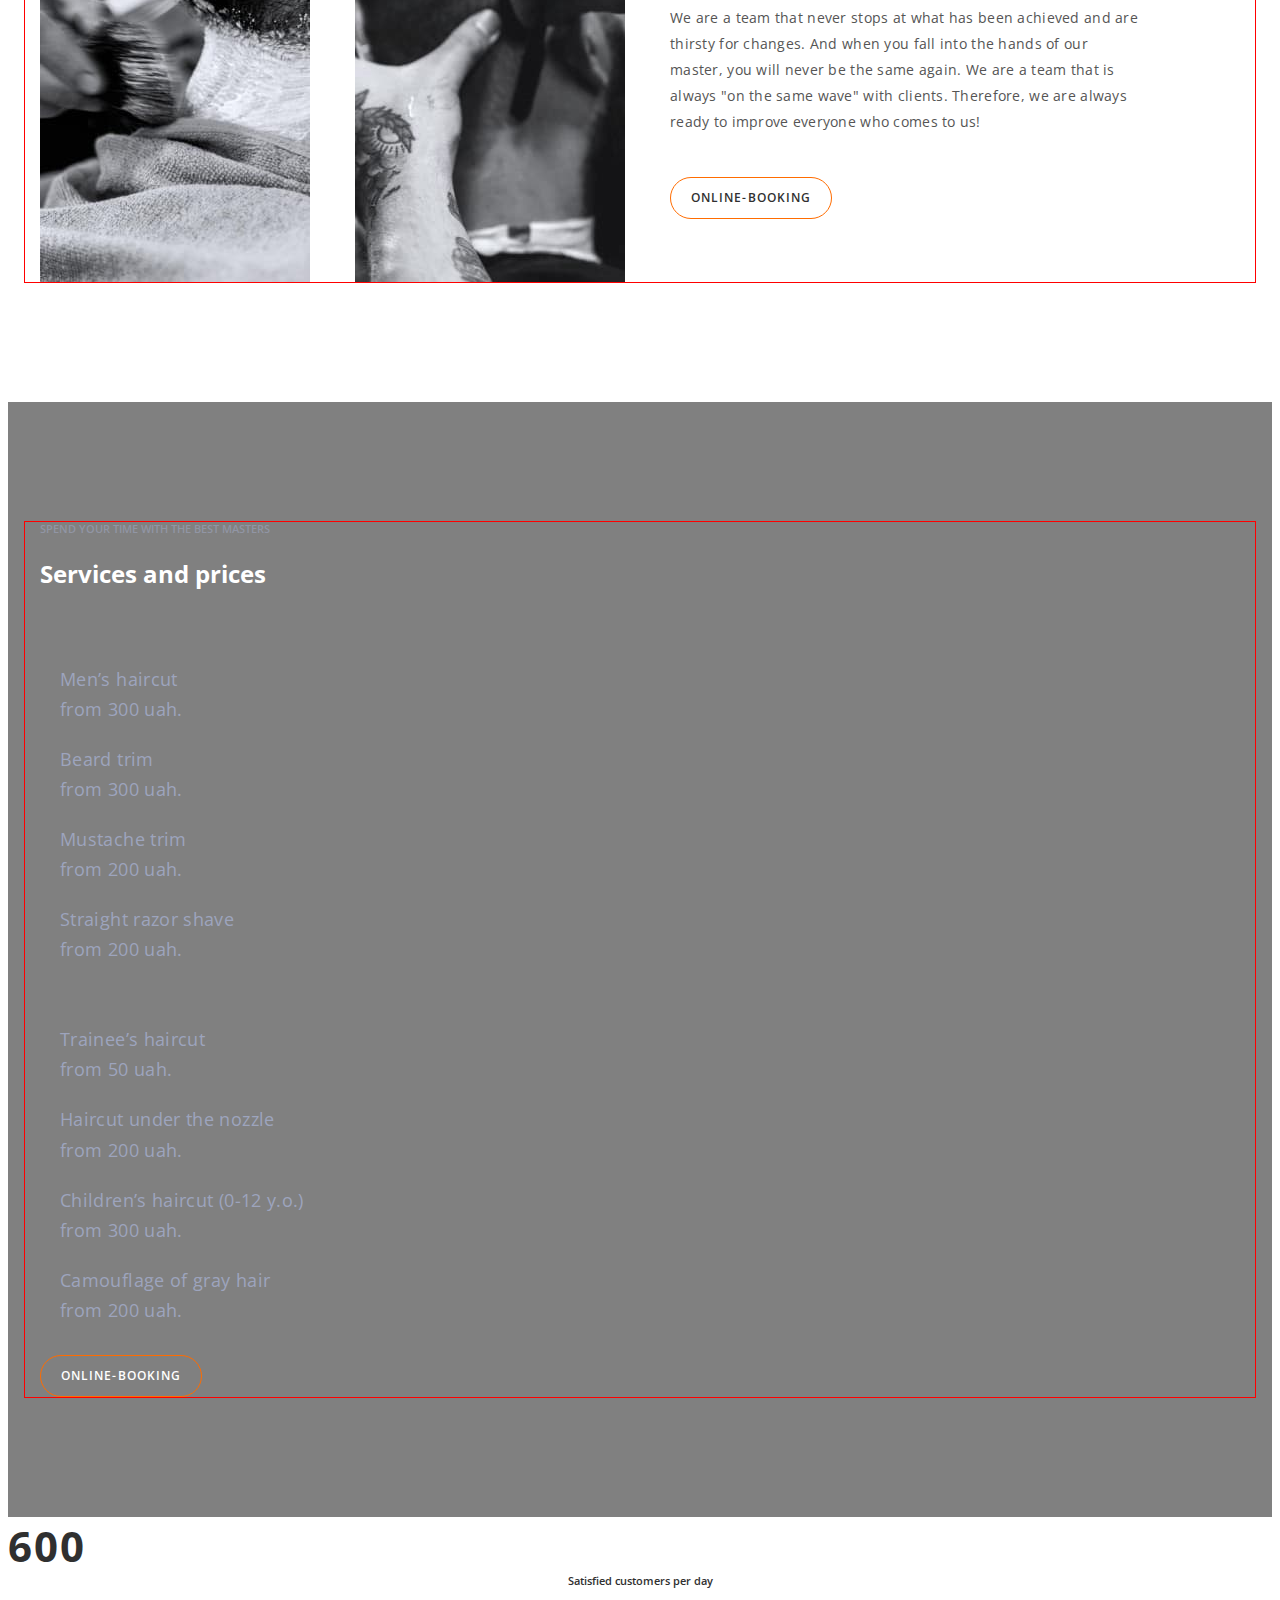
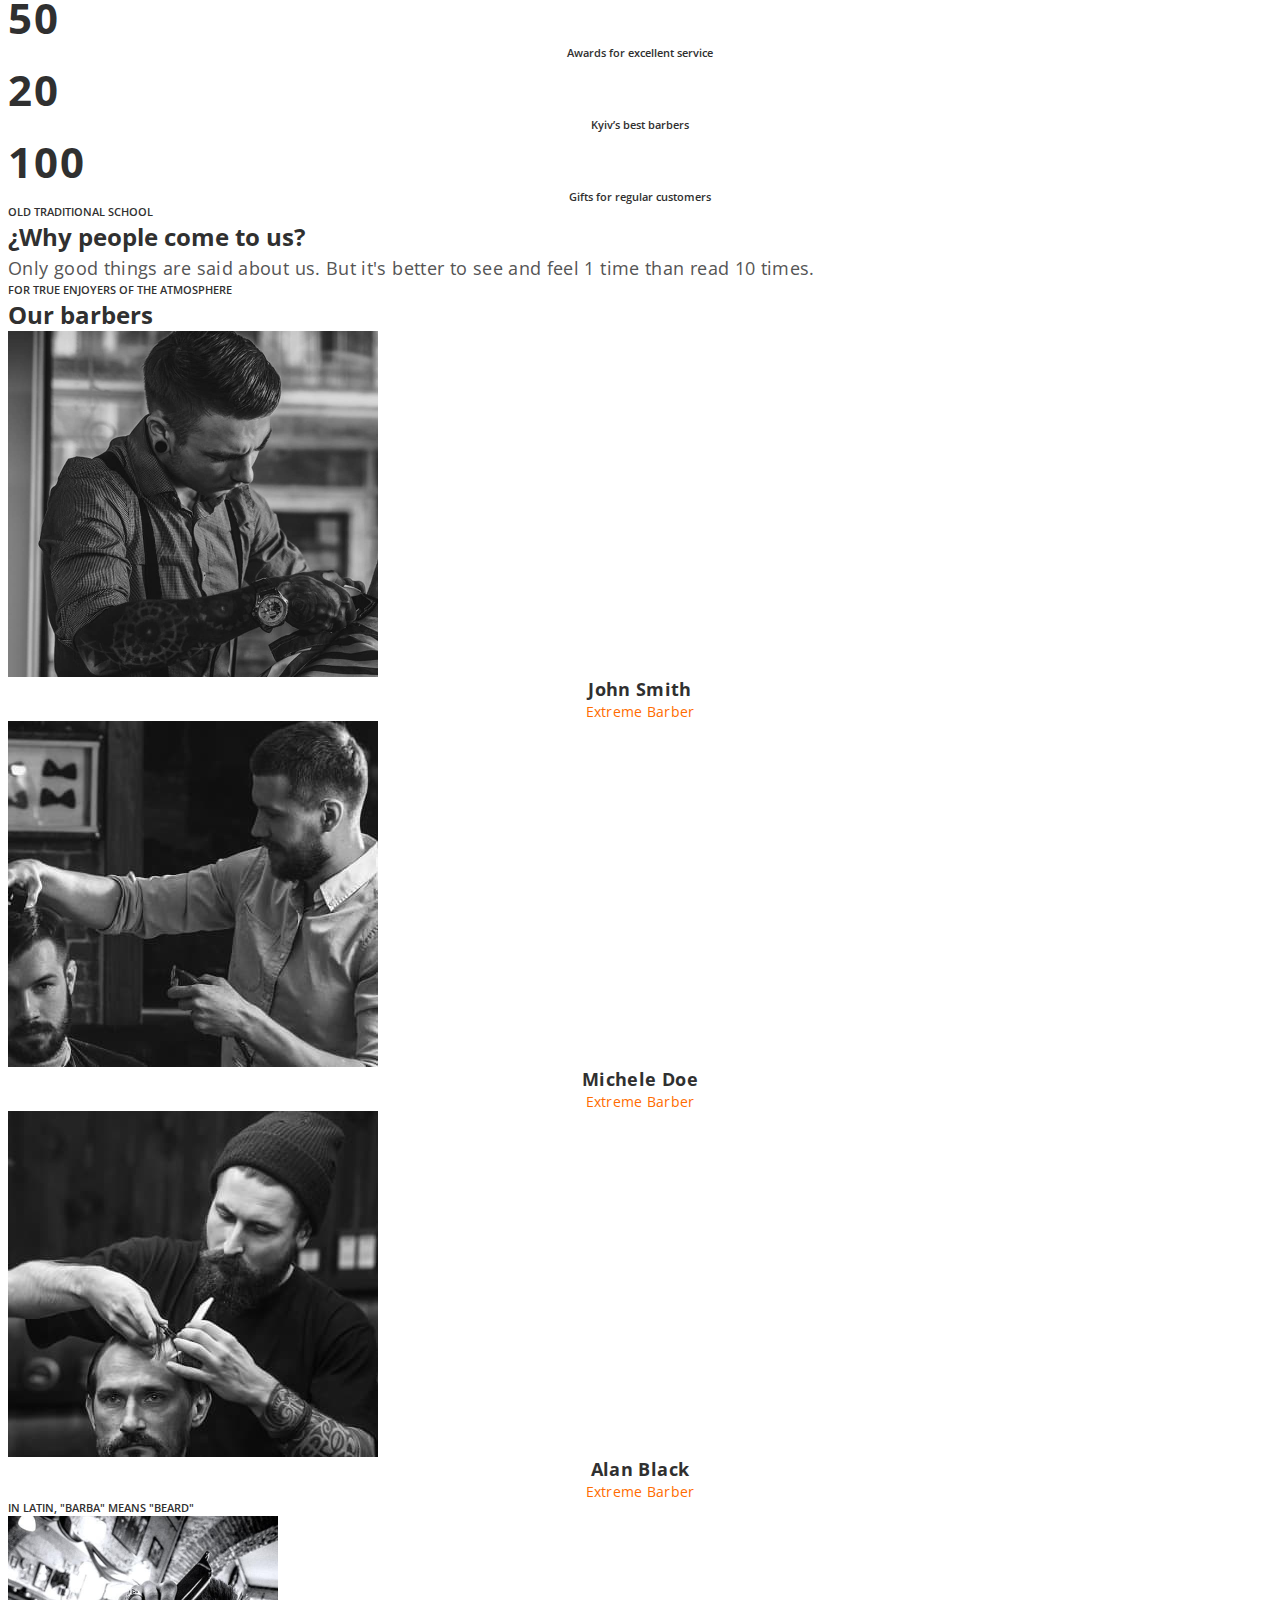
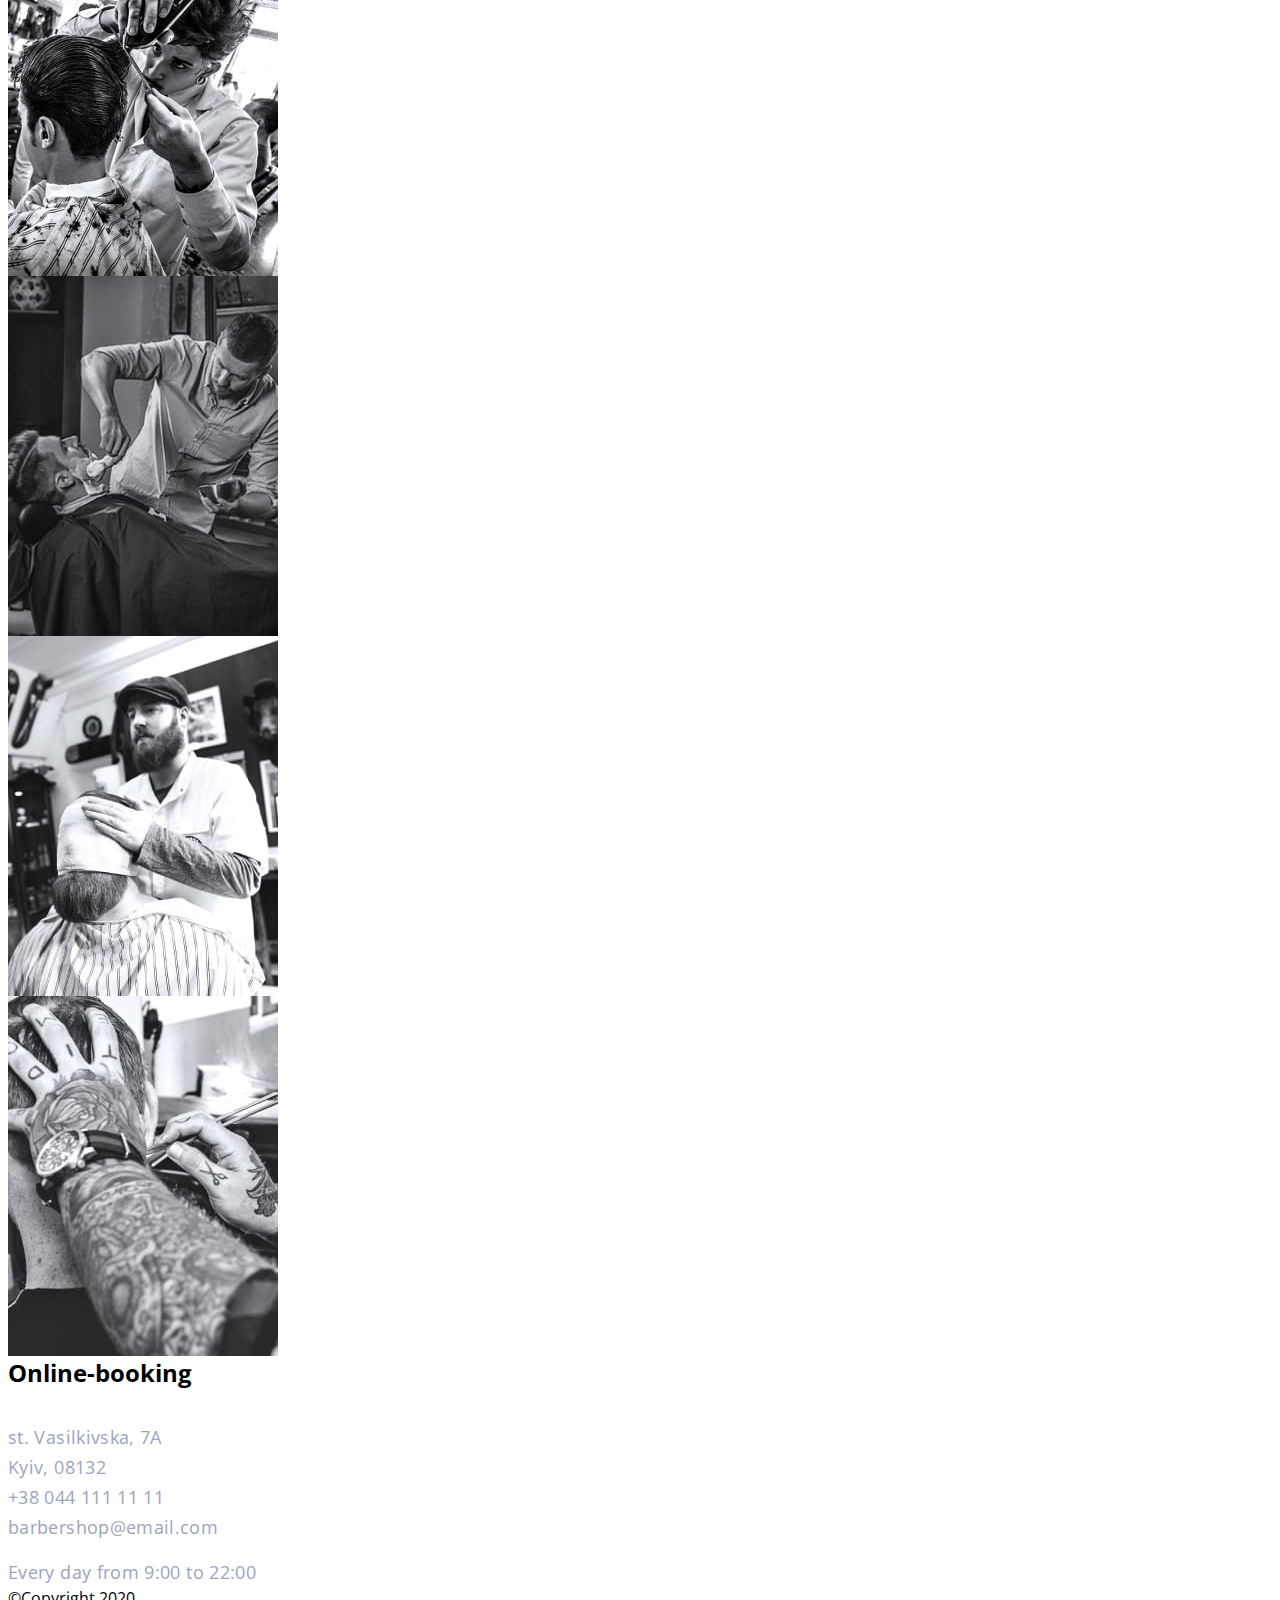
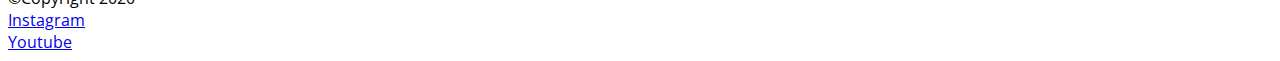
==== commit f51079e0: "update" ====
--- a/index.html
+++ b/index.html
@@ -93,8 +93,8 @@
 
       <!--About-->
       <section class="about">
-        <div class="container">
-          <ul class="about-item list">
+        <div class="container about-container">
+          <ul class="about-list list">
             <li class="about-item">
               <img src="./img/about-img-1.jpg" alt="Barbershop" />
             </li>
@@ -102,20 +102,24 @@
               <img src="./img/about-img-2.jpg" alt="Barbershop" />
             </li>
           </ul>
-          <p class="about-subtitle subtitle">About</p>
-          <h2 class="about-title title">Best Barbershop in your city</h2>
-          <p class="about-description">
-            <span
-              >If you want to add more confidence to your image, you should
-              definitely visit us.</span
-            >
-            We are a team that never stops at what has been achieved and are
-            thirsty for changes. And when you fall into the hands of our master,
-            you will never be the same again. We are a team that is always "on
-            the same wave" with clients. Therefore, we are always ready to
-            improve everyone who comes to us!
-          </p>
-          <button type="button" class="about-button btn">ONLINE-BOOKING</button>
+          <div class="about-content">
+            <p class="about-subtitle subtitle">About</p>
+            <h2 class="about-title title">Best Barbershop in your city</h2>
+            <p class="about-description">
+              <span
+                >If you want to add more confidence to your image, you should
+                definitely visit us.</span
+              >
+              We are a team that never stops at what has been achieved and are
+              thirsty for changes. And when you fall into the hands of our
+              master, you will never be the same again. We are a team that is
+              always "on the same wave" with clients. Therefore, we are always
+              ready to improve everyone who comes to us!
+            </p>
+            <button type="button" class="about-button btn">
+              ONLINE-BOOKING
+            </button>
+          </div>
         </div>
       </section>
       <!--/About-->
--- a/css/styles.css
+++ b/css/styles.css
@@ -51,6 +51,13 @@
   line-height: 1.33;
   letter-spacing: 0.09em;
   text-transform: uppercase;
+  min-width: 160px;
+  background-color: transparent;
+  color: #ffffff;
+  cursor: pointer;
+  border: 1px solid var(--accent-color);
+  border-radius: 25px;
+  padding: 12px 20px;
 }
 
 .tittle {
@@ -187,9 +194,23 @@
 .about {
   padding: 120px 0;
 }
+.about-list {
+  display: flex;
+  gap: 30px;
+  margin-right: 30px;
+  width: 50%;
+}
+.about-container {
+  display: flex;
+}
+.about-content {
+  max-width: 470px;
+  width: 50%;
+}
+.about-link {
+}
 .about-item {
-}
-.about-link {
+  width: calc((100% - 30px) / 2);
 }
 .about-subtitle {
   color: var(--secondary-title-color);
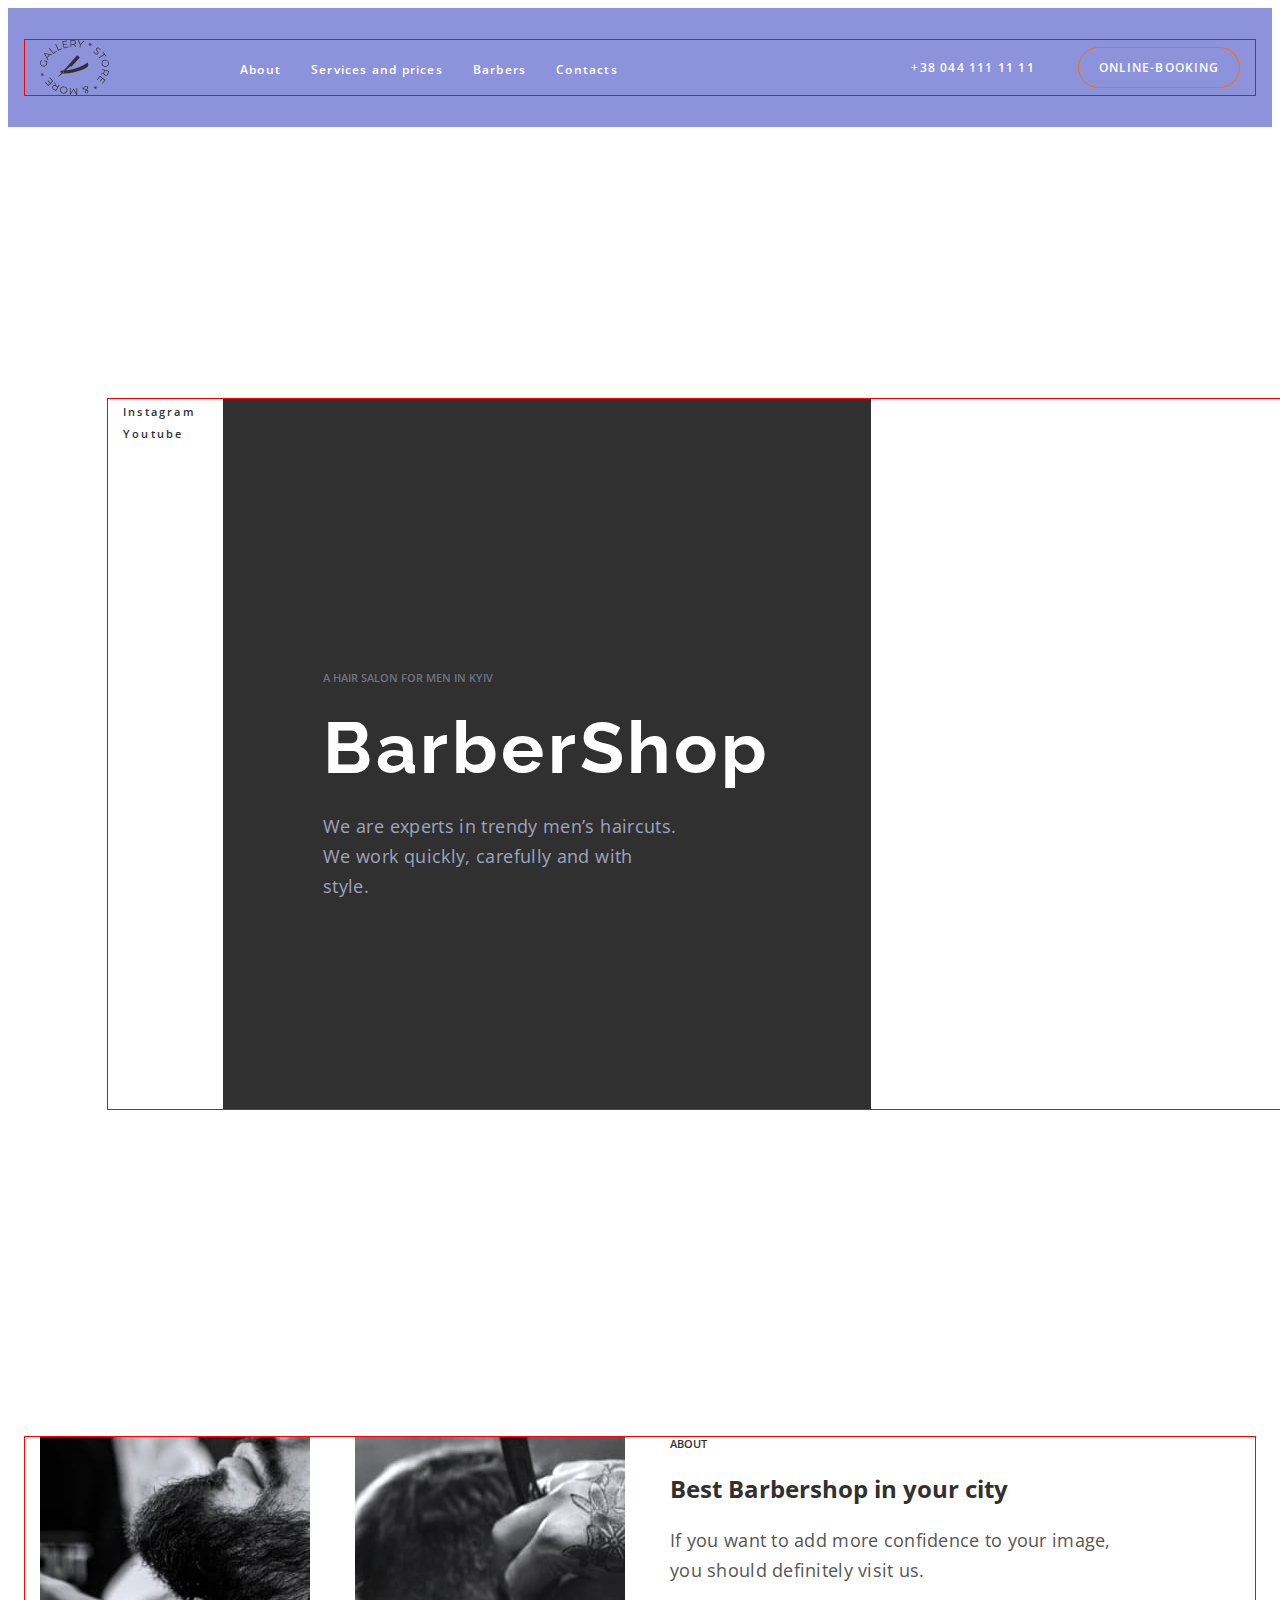
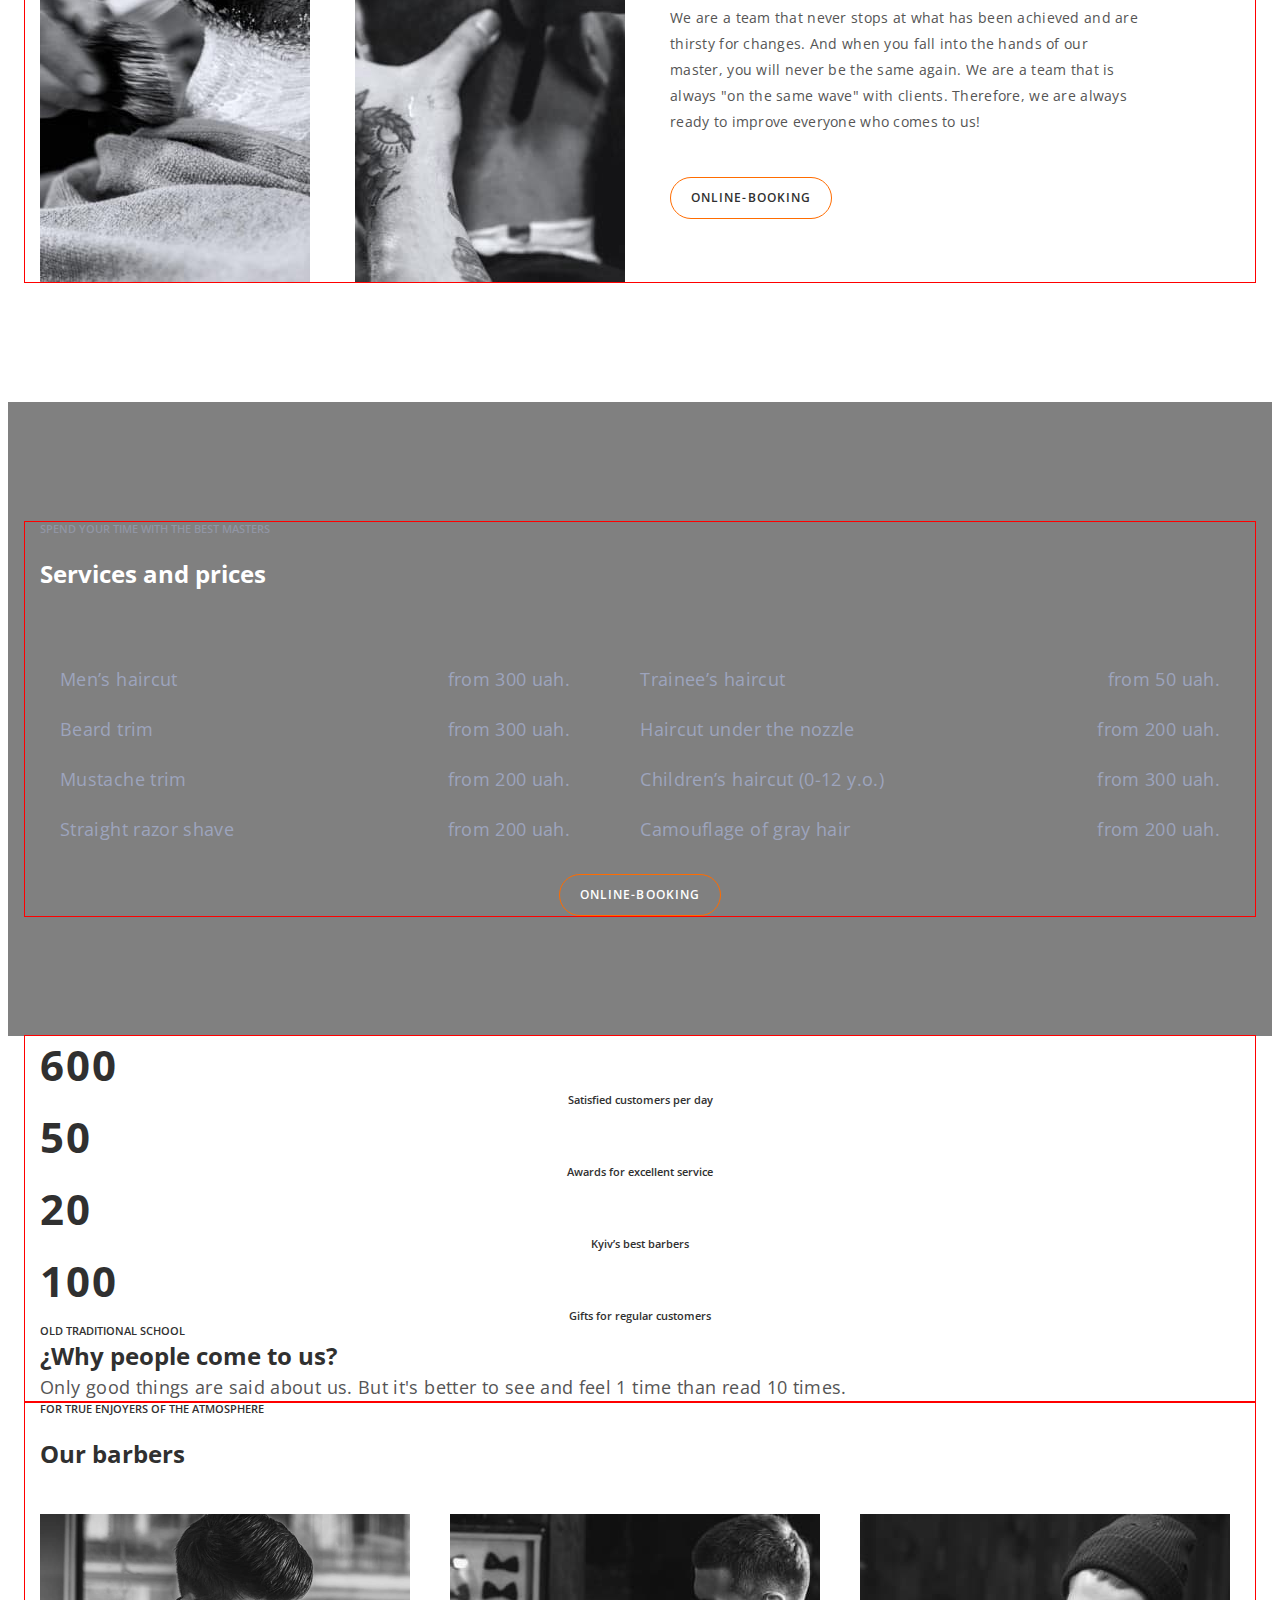
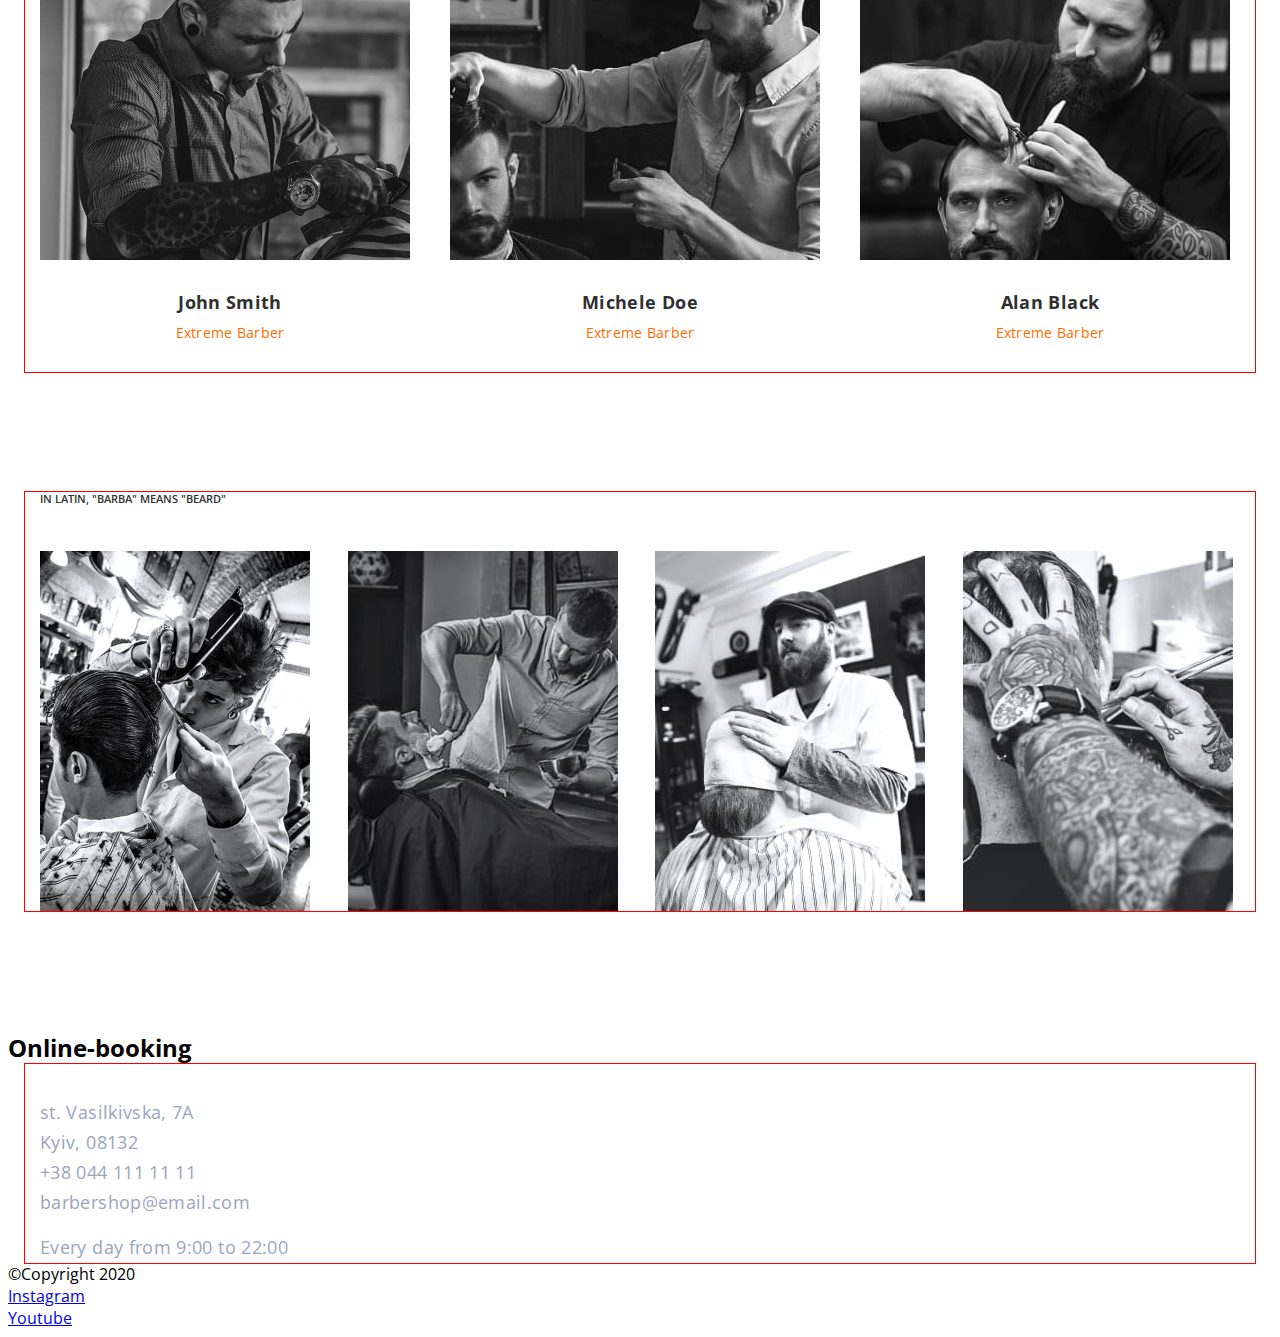
==== commit 78d61bc2: "update" ====
--- a/index.html
+++ b/index.html
@@ -130,43 +130,45 @@
             Spend your time with the best masters
           </p>
           <h2 class="title-prices title">Services and prices</h2>
-          <ul class="prices-list list">
-            <li class="prices-item">
-              <p class="prices-item-text">Men’s haircut</p>
-              <p class="prices-item-text">from 300 uah.</p>
-            </li>
-            <li class="prices-item">
-              <p class="prices-item-text">Beard trim</p>
-              <p class="prices-item-text">from 300 uah.</p>
-            </li>
-            <li class="prices-item">
-              <p class="prices-item-text">Mustache trim</p>
-              <p class="prices-item-text">from 200 uah.</p>
-            </li>
-            <li class="prices-item">
-              <p class="prices-item-text">Straight razor shave</p>
-              <p class="prices-item-text">from 200 uah.</p>
-            </li>
-          </ul>
-
-          <ul class="prices-list list">
-            <li class="prices-item">
-              <p class="prices-item-text">Trainee’s haircut</p>
-              <p class="prices-item-text">from 50 uah.</p>
-            </li>
-            <li class="prices-item">
-              <p class="prices-item-text">Haircut under the nozzle</p>
-              <p class="prices-item-text">from 200 uah.</p>
-            </li>
-            <li class="prices-item">
-              <p class="prices-item-text">Children’s haircut (0-12 y.o.)</p>
-              <p class="prices-item-text">from 300 uah.</p>
-            </li>
-            <li class="prices-item">
-              <p class="prices-item-text">Camouflage of gray hair</p>
-              <p class="prices-item-text">from 200 uah.</p>
-            </li>
-          </ul>
+          <div class="prices-content">
+            <ul class="prices-list list">
+              <li class="prices-item">
+                <p class="prices-item-text">Men’s haircut</p>
+                <p class="prices-item-text">from 300 uah.</p>
+              </li>
+              <li class="prices-item">
+                <p class="prices-item-text">Beard trim</p>
+                <p class="prices-item-text">from 300 uah.</p>
+              </li>
+              <li class="prices-item">
+                <p class="prices-item-text">Mustache trim</p>
+                <p class="prices-item-text">from 200 uah.</p>
+              </li>
+              <li class="prices-item">
+                <p class="prices-item-text">Straight razor shave</p>
+                <p class="prices-item-text">from 200 uah.</p>
+              </li>
+            </ul>
+
+            <ul class="prices-list list">
+              <li class="prices-item">
+                <p class="prices-item-text">Trainee’s haircut</p>
+                <p class="prices-item-text">from 50 uah.</p>
+              </li>
+              <li class="prices-item">
+                <p class="prices-item-text">Haircut under the nozzle</p>
+                <p class="prices-item-text">from 200 uah.</p>
+              </li>
+              <li class="prices-item">
+                <p class="prices-item-text">Children’s haircut (0-12 y.o.)</p>
+                <p class="prices-item-text">from 300 uah.</p>
+              </li>
+              <li class="prices-item">
+                <p class="prices-item-text">Camouflage of gray hair</p>
+                <p class="prices-item-text">from 200 uah.</p>
+              </li>
+            </ul>
+          </div>
           <button type="button" class="prices-btn btn">ONLINE-BOOKING</button>
         </div>
       </section>
@@ -174,114 +176,128 @@
 
       <!--Section Feature-->
       <section class="benefits">
-        <ul class="benefits-list list">
-          <li class="benefits-item">
-            <span>600</span>
-            <p class="benefits-item-text">Satisfied customers per day</p>
-          </li>
-          <li class="benefits-item">
-            <span>50</span>
-            <p class="benefits-item-text">Awards for excellent service</p>
-          </li>
-          <li class="benefits-item">
-            <span>20</span>
-            <p class="benefits-item-text">Kyiv’s best barbers</p>
-          </li>
-          <li class="benefits-item">
-            <span>100</span>
-            <p class="benefits-item-text">Gifts for regular customers</p>
-          </li>
-        </ul>
-
-        <p class="benefits-subtitle subtitle">Old traditional school</p>
-        <h2 class="benefits-title title">¿Why people come to us?</h2>
-        <p class="benefits-description">
-          Only good things are said about us. But it's better to see and feel 1
-          time than read 10 times.
-        </p>
+        <div class="container">
+          <ul class="benefits-list list">
+            <li class="benefits-item">
+              <span>600</span>
+              <p class="benefits-item-text">Satisfied customers per day</p>
+            </li>
+            <li class="benefits-item">
+              <span>50</span>
+              <p class="benefits-item-text">Awards for excellent service</p>
+            </li>
+            <li class="benefits-item">
+              <span>20</span>
+              <p class="benefits-item-text">Kyiv’s best barbers</p>
+            </li>
+            <li class="benefits-item">
+              <span>100</span>
+              <p class="benefits-item-text">Gifts for regular customers</p>
+            </li>
+          </ul>
+
+          <p class="benefits-subtitle subtitle">Old traditional school</p>
+          <h2 class="benefits-title title">¿Why people come to us?</h2>
+          <p class="benefits-description">
+            Only good things are said about us. But it's better to see and feel
+            1 time than read 10 times.
+          </p>
+        </div>
       </section>
       <!--/Section Feature-->
 
       <!--Section Team-->
       <section class="barbers">
-        <p class="barbers-subtitle subtitle">
-          For true enjoyers of the atmosphere
-        </p>
-        <h2 class="barbers-title title">Our barbers</h2>
-
-        <ul class="barbers-list list">
-          <li>
-            <img
-              src="./img/barber-team-1.jpg"
-              alt="barber work"
-              width="370"
-              height="346"
-            />
-            <h3 class="barbers-item-title">John Smith</h3>
-            <p class="barbers-item-text">Extreme Barber</p>
-          </li>
-          <li>
-            <img
-              src="./img/barber-team-2.jpg"
-              alt="barber work"
-              width="370"
-              height="346"
-            />
-            <h3 class="barbers-item-title">Michele Doe</h3>
-            <p class="barbers-item-text">Extreme Barber</p>
-          </li>
-          <li>
-            <img
-              src="./img/barber-team-3.jpg"
-              alt="barber work"
-              width="370"
-              height="346"
-            />
-            <h3 class="barbers-item-title">Alan Black</h3>
-            <p class="barbers-item-text">Extreme Barber</p>
-          </li>
-        </ul>
+        <div class="container">
+          <p class="barbers-subtitle subtitle">
+            For true enjoyers of the atmosphere
+          </p>
+          <h2 class="barbers-title title">Our barbers</h2>
+
+          <ul class="barbers-list list">
+            <li class="barbers-item">
+              <img
+                src="./img/barber-team-1.jpg"
+                alt="barber work"
+                width="370"
+                height="346"
+              />
+              <div class="barbers-content">
+                <h3 class="barbers-item-title">John Smith</h3>
+                <p class="barbers-item-text">Extreme Barber</p>
+              </div>
+            </li>
+            <li class="barbers-item">
+              <img
+                src="./img/barber-team-2.jpg"
+                alt="barber work"
+                width="370"
+                height="346"
+              />
+              <div class="barbers-content">
+                <h3 class="barbers-item-title">Michele Doe</h3>
+                <p class="barbers-item-text">Extreme Barber</p>
+              </div>
+            </li>
+            <li class="barbers-item">
+              <img
+                src="./img/barber-team-3.jpg"
+                alt="barber work"
+                width="370"
+                height="346"
+              />
+              <div class="barbers-content">
+                <h3 class="barbers-item-title">Alan Black</h3>
+                <p class="barbers-item-text">Extreme Barber</p>
+              </div>
+            </li>
+          </ul>
+        </div>
       </section>
       <!--/Section Team-->
 
       <!--Section Gallery-->
       <section class="gallery">
-        <p class="subtitle-gallery subtitle">In Latin, "barba" means "beard"</p>
-        <h2 class="visually-hidden">Gallery</h2>
-        <ul class="gallery-list list">
-          <li class="gallery-item">
-            <img
-              src="./img/gallery-1.jpg"
-              alt="barber work"
-              width="270"
-              height="360"
-            />
-          </li>
-          <li class="gallery-item">
-            <img
-              src="./img/gallery-2.jpg"
-              alt="barber work"
-              width="270"
-              height="360"
-            />
-          </li>
-          <li class="gallery-item">
-            <img
-              src="./img/gallery-3.jpg"
-              alt="barber work"
-              width="270"
-              height="360"
-            />
-          </li>
-          <li class="gallery-item">
-            <img
-              src="./img/gallery-4.jpg"
-              alt="barber work"
-              width="270"
-              height="360"
-            />
-          </li>
-        </ul>
+        <div class="container">
+          <p class="subtitle-gallery subtitle">
+            In Latin, "barba" means "beard"
+          </p>
+          <h2 class="visually-hidden">Gallery</h2>
+          <ul class="gallery-list list">
+            <li class="gallery-item">
+              <img
+                src="./img/gallery-1.jpg"
+                alt="barber work"
+                width="270"
+                height="360"
+              />
+            </li>
+            <li class="gallery-item">
+              <img
+                src="./img/gallery-2.jpg"
+                alt="barber work"
+                width="270"
+                height="360"
+              />
+            </li>
+            <li class="gallery-item">
+              <img
+                src="./img/gallery-3.jpg"
+                alt="barber work"
+                width="270"
+                height="360"
+              />
+            </li>
+            <li class="gallery-item">
+              <img
+                src="./img/gallery-4.jpg"
+                alt="barber work"
+                width="270"
+                height="360"
+              />
+            </li>
+          </ul>
+        </div>
       </section>
       <!--/Section Galery-->
       <!-- Online booking -->
@@ -292,33 +308,35 @@
 
       <!--Section Contact-->
       <section class="contact">
-        <h2 class="contact-title title">Contacts</h2>
-        <address class="contact-adress">
-          <ul class="contact-list list">
-            <li class="contact-item">
-              <a
-                href="https://goo.gl/maps/xq1L853d7Zvifmf19"
-                target="_blank"
-                rel="noopener noreferrer nofollow"
-                class="contact-link link"
-                >st. Vasilkivska, 7A <br />
-                Kyiv, 08132</a
-              >
-            </li>
-            <li class="contact-item">
-              <a href="tel:+380441111111" class="contact-link link"
-                >+38 044 111 11 11</a
-              >
-            </li>
-            <li class="contact-item">
-              <a href="mailto:barbershop@email.com" class="contact-link link"
-                >barbershop@email.com</a
-              >
-            </li>
-          </ul>
-        </address>
-        <p class="contact-subtitle subtitle">Working hours</p>
-        <p class="contact-hours">Every day from 9:00 to 22:00</p>
+        <div class="container">
+          <h2 class="contact-title title">Contacts</h2>
+          <address class="contact-adress">
+            <ul class="contact-list list">
+              <li class="contact-item">
+                <a
+                  href="https://goo.gl/maps/xq1L853d7Zvifmf19"
+                  target="_blank"
+                  rel="noopener noreferrer nofollow"
+                  class="contact-link link"
+                  >st. Vasilkivska, 7A <br />
+                  Kyiv, 08132</a
+                >
+              </li>
+              <li class="contact-item">
+                <a href="tel:+380441111111" class="contact-link link"
+                  >+38 044 111 11 11</a
+                >
+              </li>
+              <li class="contact-item">
+                <a href="mailto:barbershop@email.com" class="contact-link link"
+                  >barbershop@email.com</a
+                >
+              </li>
+            </ul>
+          </address>
+          <p class="contact-subtitle subtitle">Working hours</p>
+          <p class="contact-hours">Every day from 9:00 to 22:00</p>
+        </div>
       </section>
 
       <!--/Section Contact-->
--- a/css/styles.css
+++ b/css/styles.css
@@ -251,10 +251,17 @@
   color: var(--main-title-color);
   margin-bottom: 44px;
 }
+.prices-content {
+  display: flex;
+  gap: 30px;
+}
 .prices-list {
   padding: 30px 20px;
+  flex-grow: 1;
 }
 .prices-item {
+  display: flex;
+  justify-content: space-between;
 }
 .prices-item:not(:last-child) {
   margin-bottom: var(--basic-margin);
@@ -268,6 +275,8 @@
 .prices-btn {
   color: #ffffff;
   cursor: pointer;
+  display: block;
+  margin: auto;
 }
 /* Benefits */
 .benefits {
@@ -308,11 +317,23 @@
 }
 .barbers-subtitle {
   color: var(--secondary-title-color);
+  margin-bottom: var(--basic-margin);
 }
 .barbers-title {
   color: var(--secondary-title-color);
+  margin-bottom: 44px;
 }
 .barbers-list {
+  display: flex;
+  flex-wrap: wrap;
+  gap: 30px;
+}
+
+.barbers-item {
+  width: calc((100% - 60px) / 3);
+}
+.barbers-content {
+  padding: 30px;
 }
 .barbers-item-title {
   font-size: 18px;
@@ -320,6 +341,7 @@
   text-align: center;
   letter-spacing: 0.02em;
   color: var(--secondary-title-color);
+  margin-bottom: 8px;
 }
 .barbers-item-text {
   font-size: 14px;
@@ -330,15 +352,22 @@
 }
 /* Gallery */
 .gallery {
+  padding: 120px 0;
 }
 .subtitle-gallery {
   color: var(--secondary-title-color);
+  margin-bottom: 44px;
 }
 .visually-hidden {
 }
 .gallery-list {
-}
+  display: flex;
+  flex-wrap: wrap;
+  gap: 30px;
+}
+
 .gallery-item {
+  width: calc((100% - 90px) / 4);
 }
 /* Contact */
 .contact {
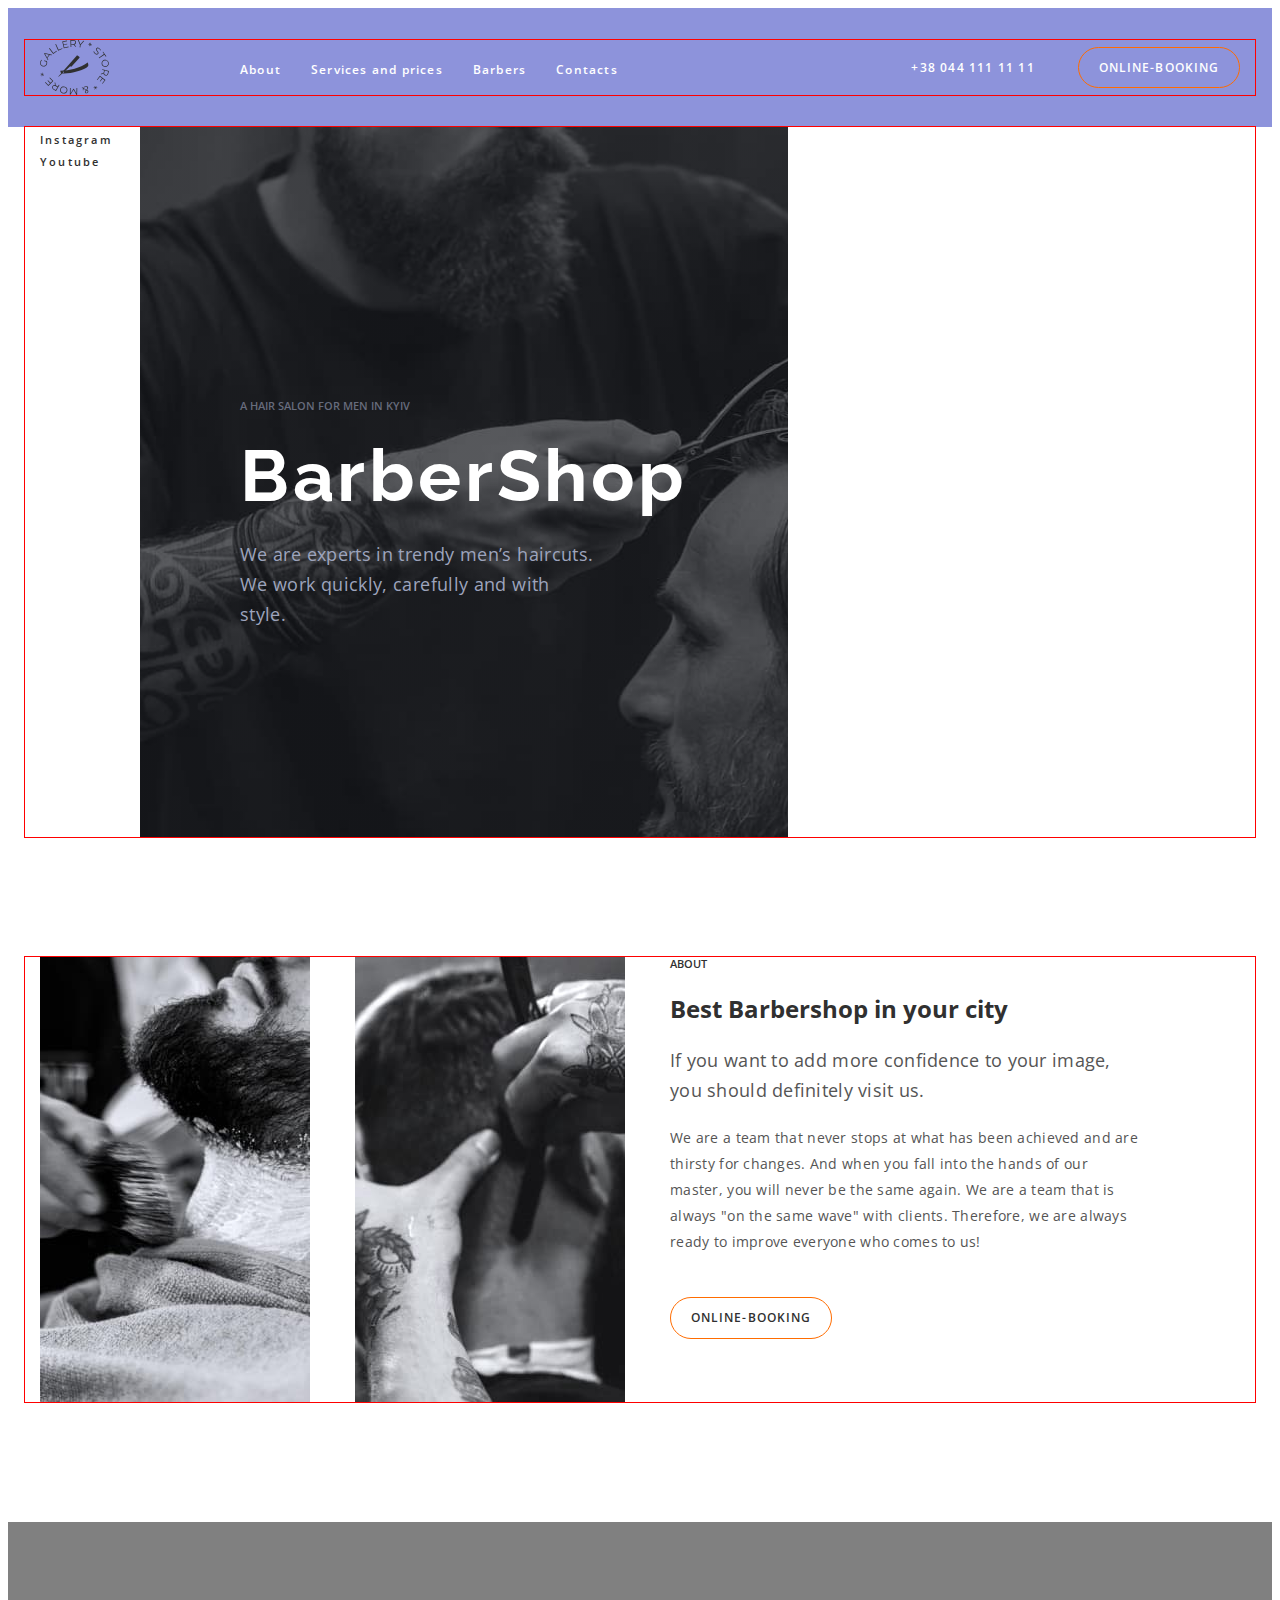
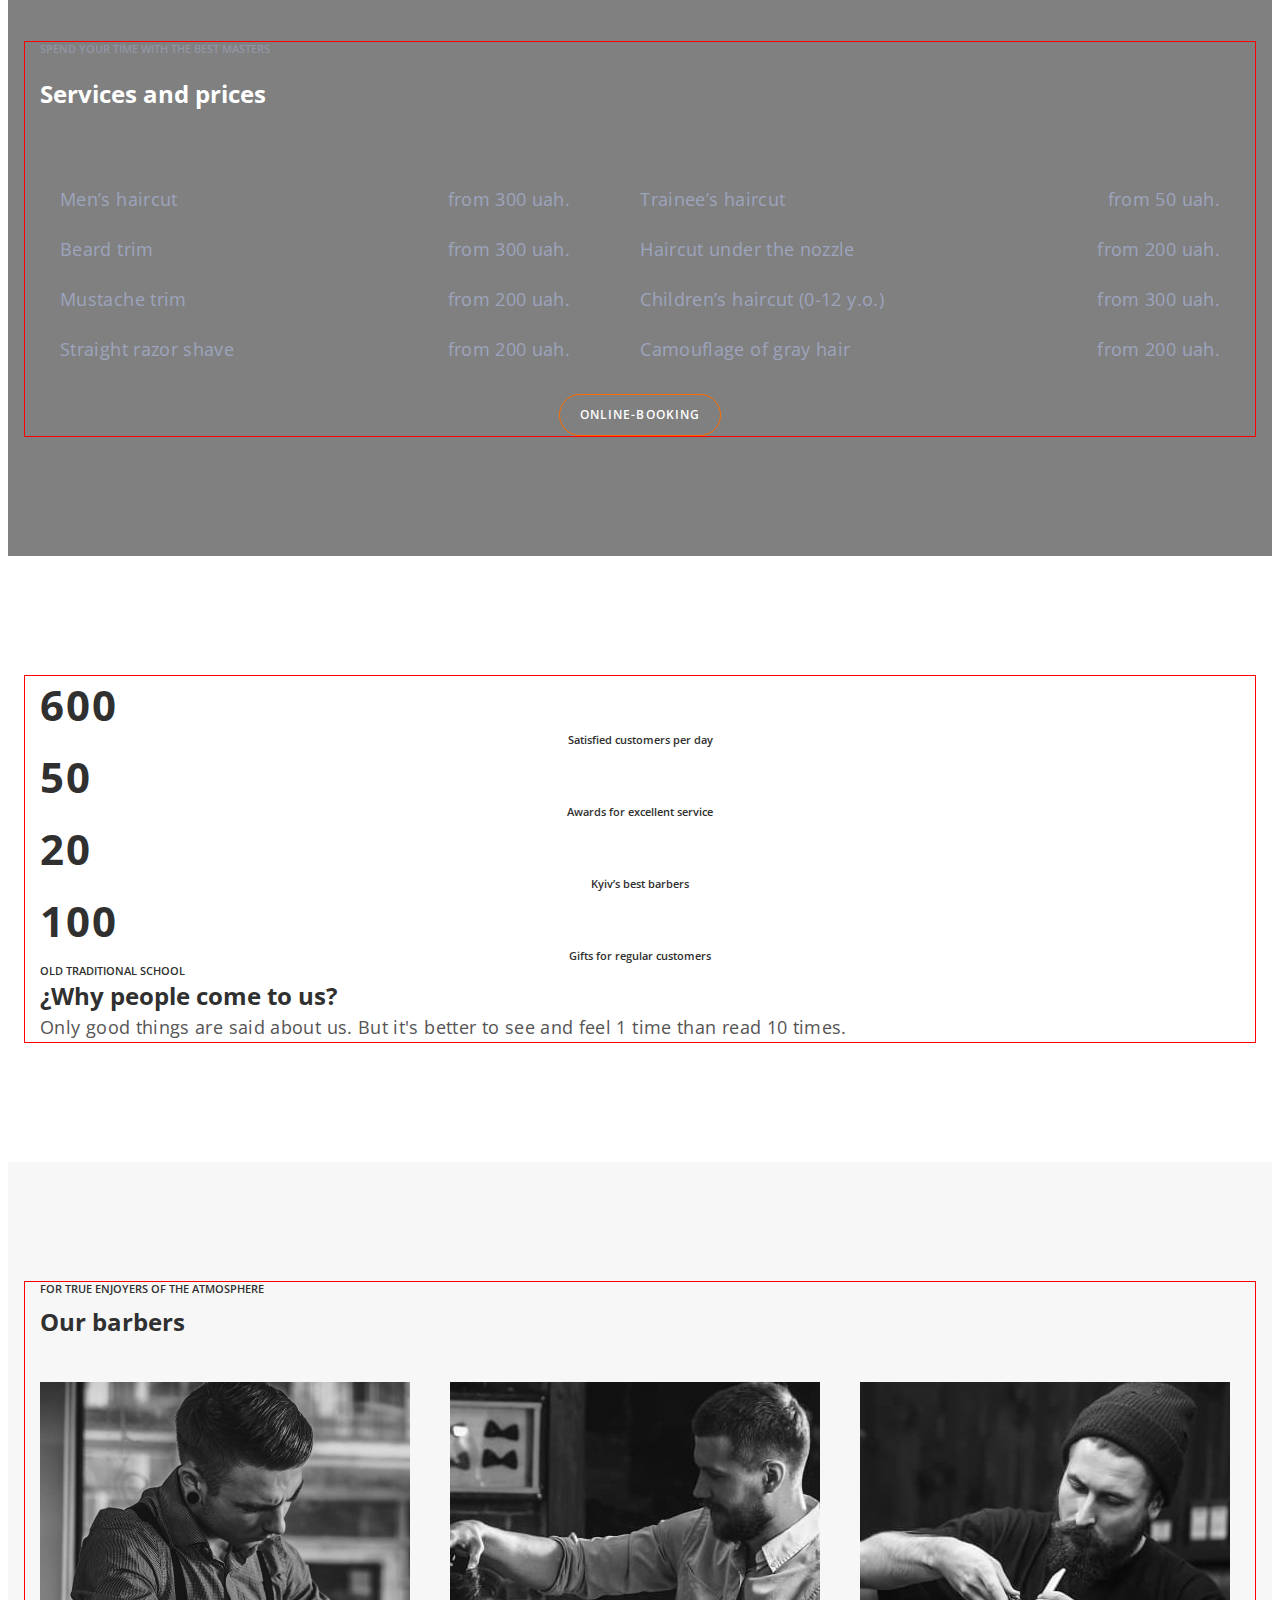
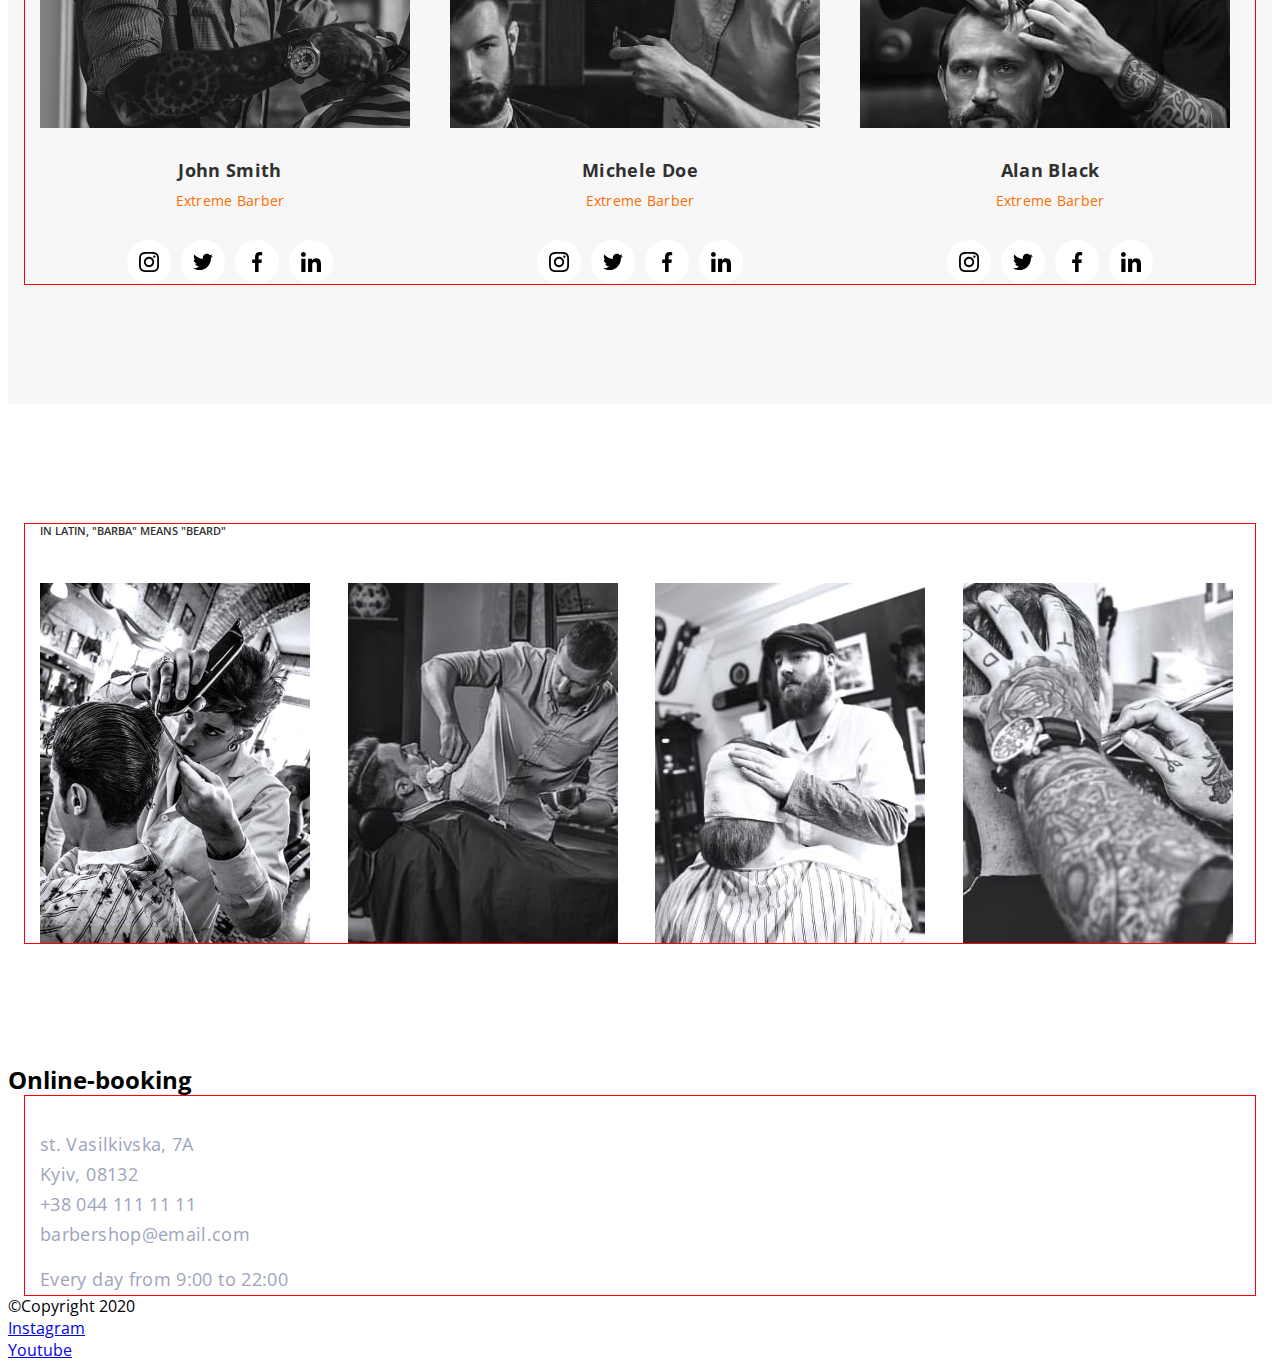
==== commit 8b5bc9a1: "md 4 1 update" ====
--- a/index.html
+++ b/index.html
@@ -206,7 +206,7 @@
       </section>
       <!--/Section Feature-->
 
-      <!--Section Team-->
+      <!--Section Barbers-->
       <section class="barbers">
         <div class="container">
           <p class="barbers-subtitle subtitle">
@@ -225,6 +225,36 @@
               <div class="barbers-content">
                 <h3 class="barbers-item-title">John Smith</h3>
                 <p class="barbers-item-text">Extreme Barber</p>
+                <ul class="barbers-soc-list list">
+                  <li class="barbers-soc-item">
+                    <a href="" class="barber-soc-link link">
+                      <svg class="barbers-soc-icon" width="20" height="20">
+                        <use href="./img/icons.svg#icon-instagram"></use>
+                      </svg>
+                    </a>
+                  </li>
+                  <li class="barbers-soc-item">
+                    <a href="" class="barber-soc-link link">
+                      <svg class="barbers-soc-icon" width="20" height="20">
+                        <use href="./img/icons.svg#icon-twitter"></use>
+                      </svg>
+                    </a>
+                  </li>
+                  <li class="barbers-soc-item">
+                    <a href="" class="barber-soc-link link">
+                      <svg class="barbers-soc-icon" width="20" height="20">
+                        <use href="./img/icons.svg#icon-facebook"></use>
+                      </svg>
+                    </a>
+                  </li>
+                  <li class="barbers-soc-item">
+                    <a href="" class="barber-soc-link link">
+                      <svg class="barbers-soc-icon" width="20" height="20">
+                        <use href="./img/icons.svg#icon-linkedin"></use>
+                      </svg>
+                    </a>
+                  </li>
+                </ul>
               </div>
             </li>
             <li class="barbers-item">
@@ -237,6 +267,36 @@
               <div class="barbers-content">
                 <h3 class="barbers-item-title">Michele Doe</h3>
                 <p class="barbers-item-text">Extreme Barber</p>
+                <ul class="barbers-soc-list list">
+                  <li class="barbers-soc-item">
+                    <a href="" class="barber-soc-link link">
+                      <svg class="barbers-soc-icon" width="20" height="20">
+                        <use href="./img/icons.svg#icon-instagram"></use>
+                      </svg>
+                    </a>
+                  </li>
+                  <li class="barbers-soc-item">
+                    <a href="" class="barber-soc-link link">
+                      <svg class="barbers-soc-icon" width="20" height="20">
+                        <use href="./img/icons.svg#icon-twitter"></use>
+                      </svg>
+                    </a>
+                  </li>
+                  <li class="barbers-soc-item">
+                    <a href="" class="barber-soc-link link">
+                      <svg class="barbers-soc-icon" width="20" height="20">
+                        <use href="./img/icons.svg#icon-facebook"></use>
+                      </svg>
+                    </a>
+                  </li>
+                  <li class="barbers-soc-item">
+                    <a href="" class="barber-soc-link link">
+                      <svg class="barbers-soc-icon" width="20" height="20">
+                        <use href="./img/icons.svg#icon-linkedin"></use>
+                      </svg>
+                    </a>
+                  </li>
+                </ul>
               </div>
             </li>
             <li class="barbers-item">
@@ -249,6 +309,36 @@
               <div class="barbers-content">
                 <h3 class="barbers-item-title">Alan Black</h3>
                 <p class="barbers-item-text">Extreme Barber</p>
+                <ul class="barbers-soc-list list">
+                  <li class="barbers-soc-item">
+                    <a href="" class="barber-soc-link link">
+                      <svg class="barbers-soc-icon" width="20" height="20">
+                        <use href="./img/icons.svg#icon-instagram"></use>
+                      </svg>
+                    </a>
+                  </li>
+                  <li class="barbers-soc-item">
+                    <a href="" class="barber-soc-link link">
+                      <svg class="barbers-soc-icon" width="20" height="20">
+                        <use href="./img/icons.svg#icon-twitter"></use>
+                      </svg>
+                    </a>
+                  </li>
+                  <li class="barbers-soc-item">
+                    <a href="" class="barber-soc-link link">
+                      <svg class="barbers-soc-icon" width="20" height="20">
+                        <use href="./img/icons.svg#icon-facebook"></use>
+                      </svg>
+                    </a>
+                  </li>
+                  <li class="barbers-soc-item">
+                    <a href="" class="barber-soc-link link">
+                      <svg class="barbers-soc-icon" width="20" height="20">
+                        <use href="./img/icons.svg#icon-linkedin"></use>
+                      </svg>
+                    </a>
+                  </li>
+                </ul>
               </div>
             </li>
           </ul>
--- a/css/styles.css
+++ b/css/styles.css
@@ -4,6 +4,7 @@
   --accent-color: #ff6c00;
   --secondary-font: "Raleway", sans-serif;
   --basic-margin: 20px;
+  --bg-gradient: linear-gradient(rgba(25, 28, 38, 0.2), rgba(25, 28, 38, 0.2));
 }
 
 h1,
@@ -88,7 +89,7 @@
 /* Header */
 
 .header {
-  background: #8d93db;
+  background-color: #8d93db;
   padding: 32px 0;
 }
 .header-container {
@@ -143,7 +144,6 @@
 
 /* Hero */
 .hero {
-  padding: 272px 100px 208px;
 }
 .hero-container {
   display: flex;
@@ -153,6 +153,10 @@
 }
 .hero-content {
   background-color: #303030;
+  background-image: var(--bg-gradient), url(../img/preview.jpg);
+  background-repeat: no-repeat;
+  background-position: center;
+  background-size: cover;
   padding: 272px 100px 208px;
   flex-grow: 1px;
 }
@@ -280,6 +284,7 @@
 }
 /* Benefits */
 .benefits {
+  padding: 120px 0;
 }
 .benefits-list {
 }
@@ -314,10 +319,12 @@
 }
 /* Barbers */
 .barbers {
+  background-color: #f7f7f7;
+  padding: 120px 0;
 }
 .barbers-subtitle {
   color: var(--secondary-title-color);
-  margin-bottom: var(--basic-margin);
+  margin-bottom: 8px;
 }
 .barbers-title {
   color: var(--secondary-title-color);
@@ -333,7 +340,7 @@
   width: calc((100% - 60px) / 3);
 }
 .barbers-content {
-  padding: 30px;
+  padding-top: 30px;
 }
 .barbers-item-title {
   font-size: 18px;
@@ -349,6 +356,35 @@
   text-align: center;
   letter-spacing: 0.02em;
   color: var(--accent-color);
+  margin-bottom: 30px;
+}
+
+.barbers-soc-list {
+  display: flex;
+  justify-content: center;
+  gap: 10px;
+}
+.barbers-soc-item {
+  width: 44px;
+  height: 44px;
+}
+.barber-soc-link {
+  width: 100%;
+  height: 100%;
+  border-radius: 50%;
+  background-color: var(--main-title-color);
+  display: inline-block;
+  display: flex;
+  align-items: center;
+  justify-content: center;
+  color: var(--accent-color);
+}
+
+.barber-soc-link:hover {
+}
+
+.barbers-soc-icon:hover {
+  fill: currentColor;
 }
 /* Gallery */
 .gallery {
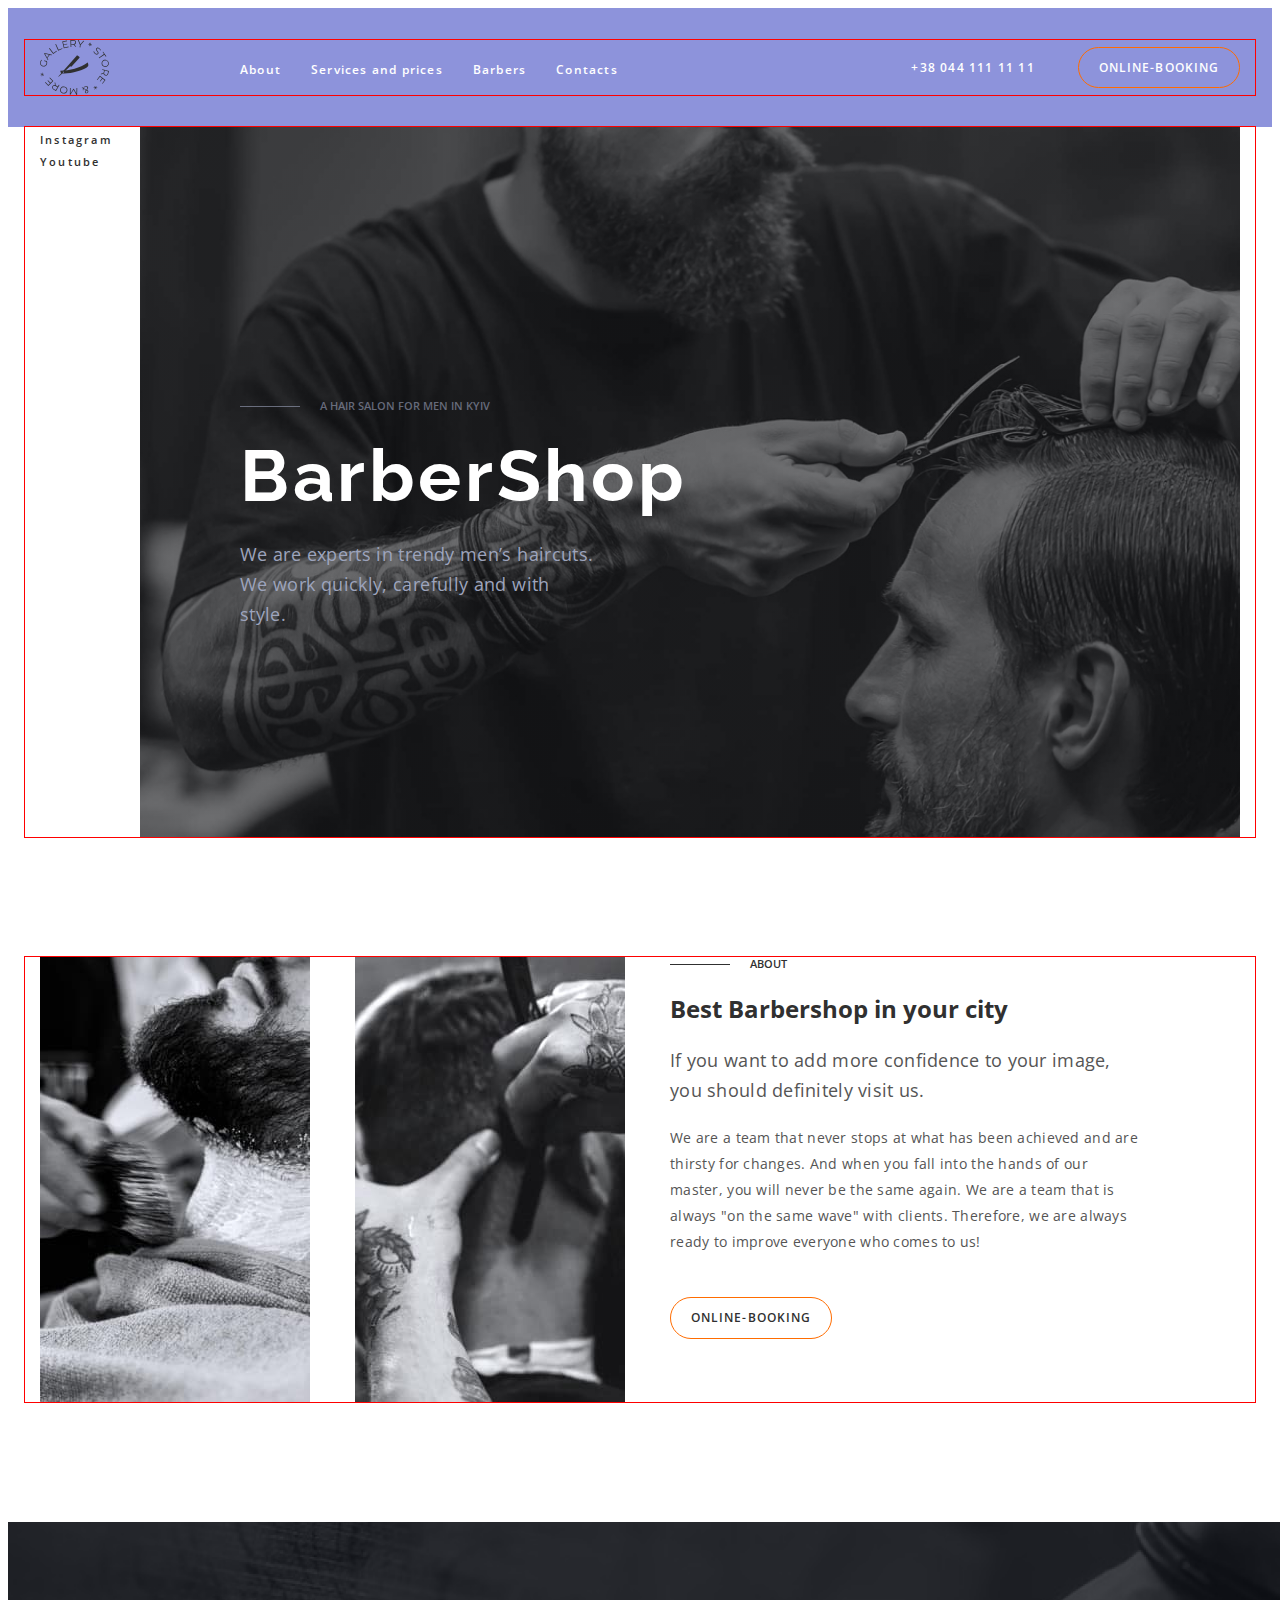
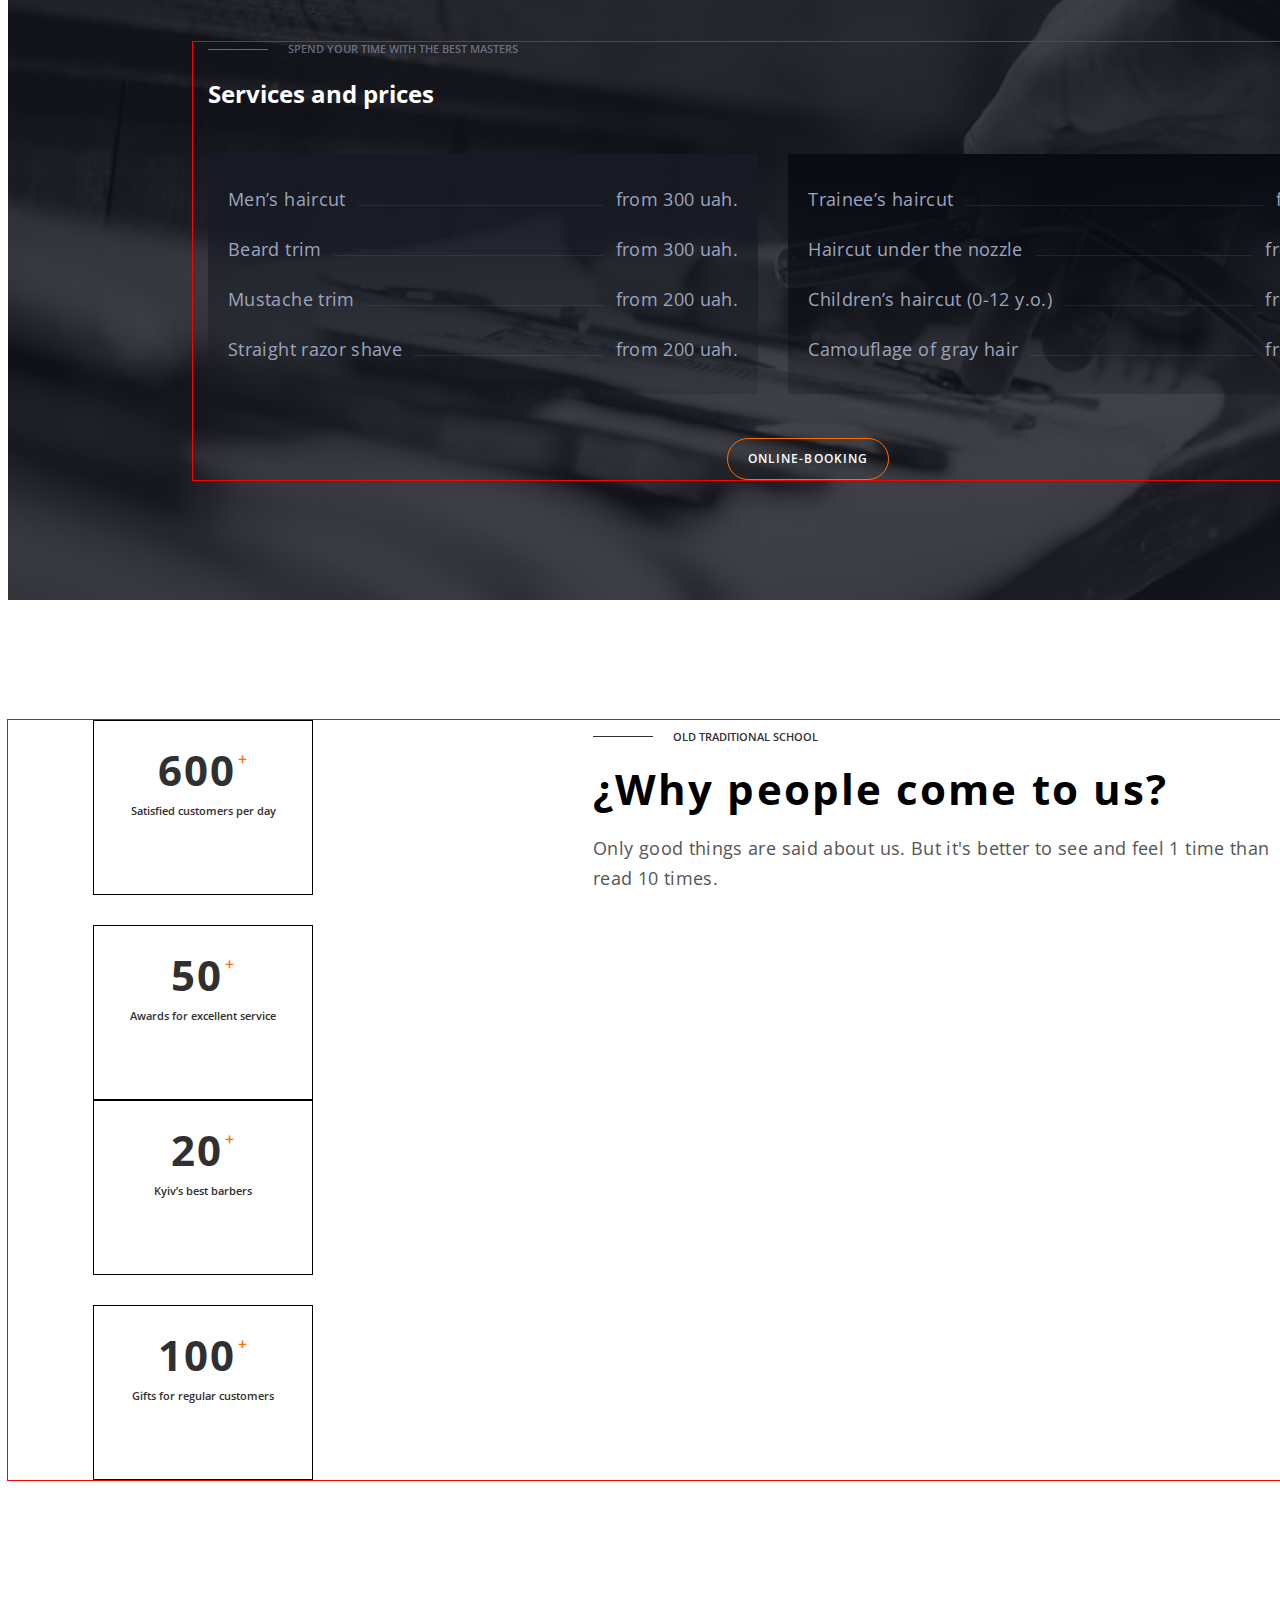
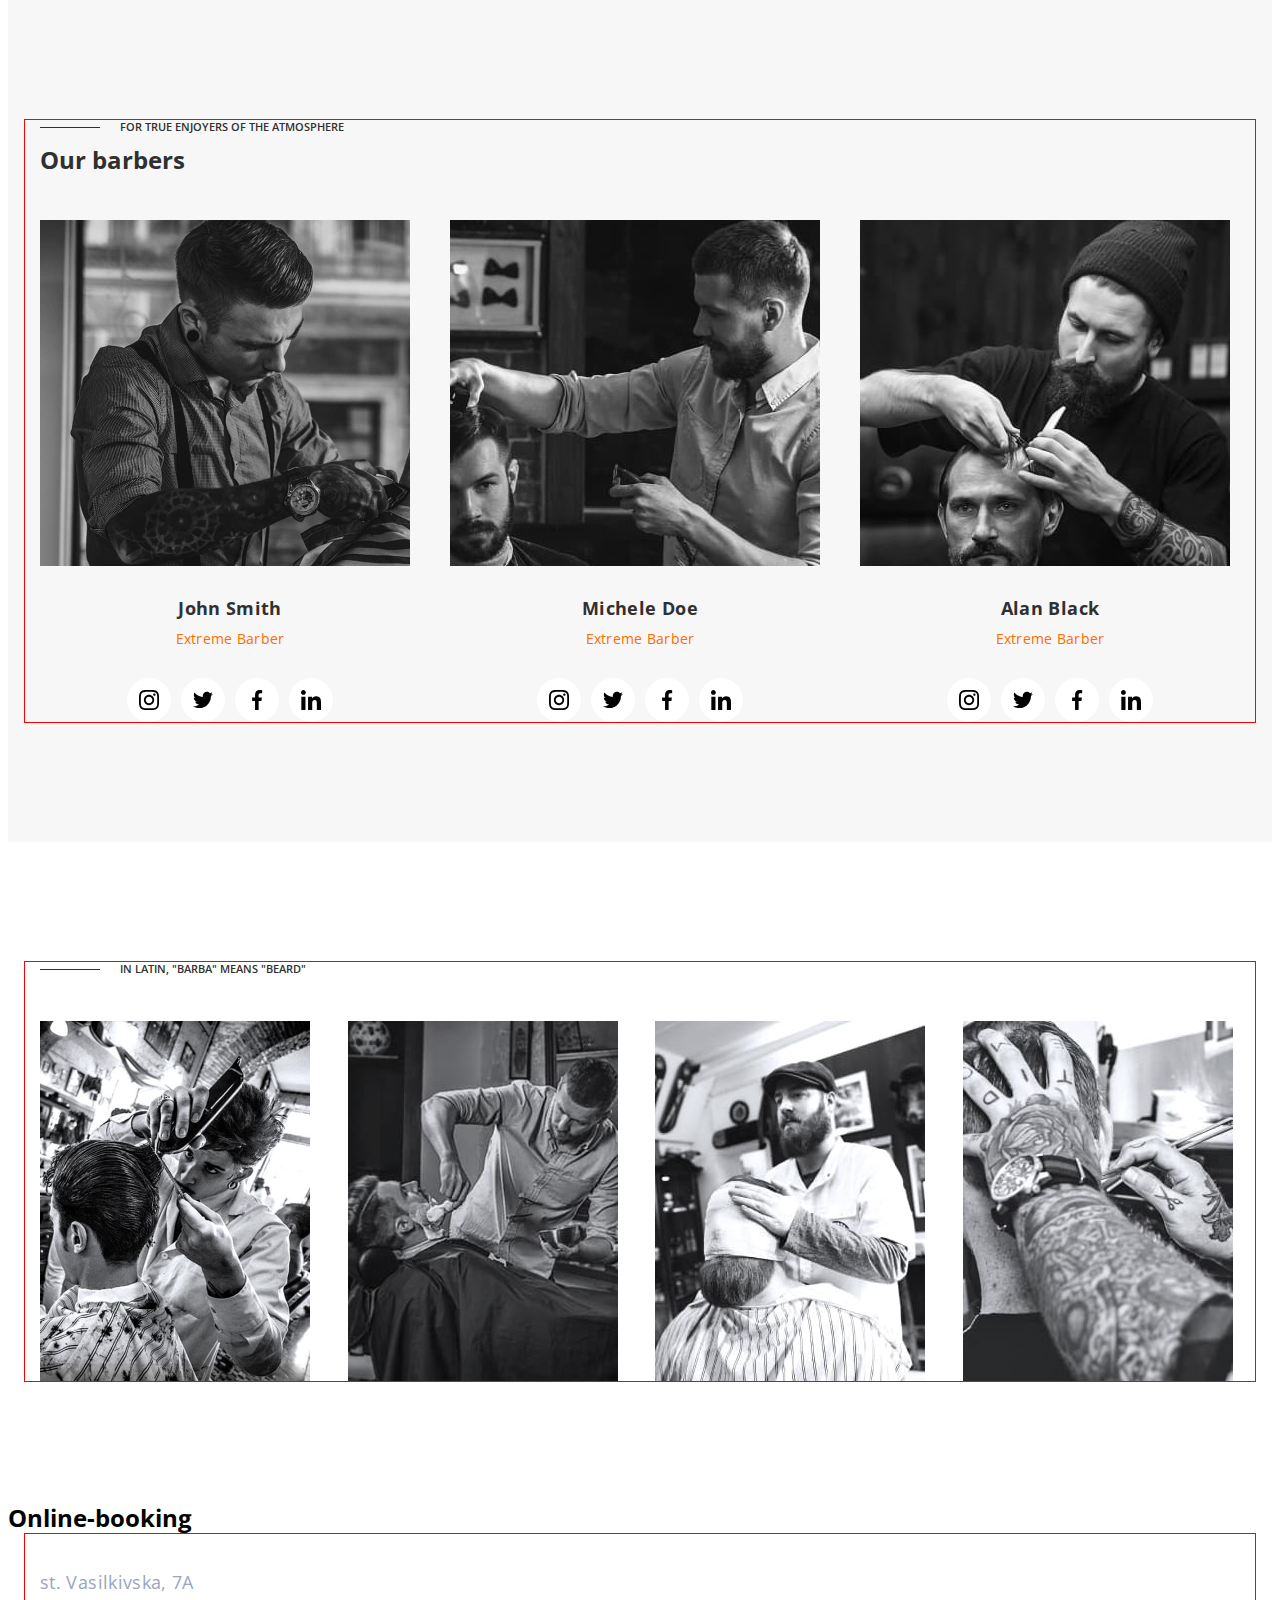
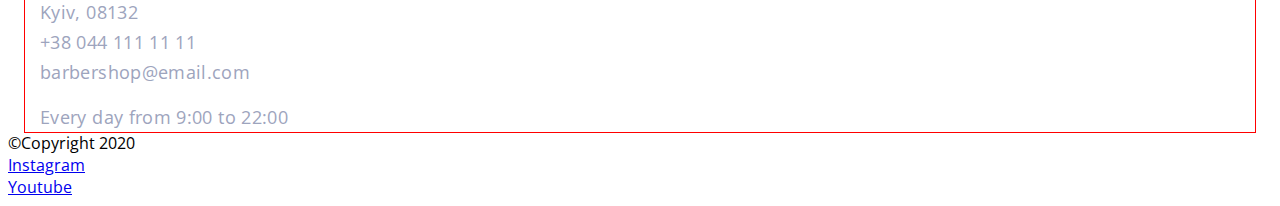
==== commit 5e80ecde: "mod 4 update" ====
--- a/index.html
+++ b/index.html
@@ -176,7 +176,7 @@
 
       <!--Section Feature-->
       <section class="benefits">
-        <div class="container">
+        <div class="container benefits-container">
           <ul class="benefits-list list">
             <li class="benefits-item">
               <span>600</span>
@@ -195,13 +195,14 @@
               <p class="benefits-item-text">Gifts for regular customers</p>
             </li>
           </ul>
-
-          <p class="benefits-subtitle subtitle">Old traditional school</p>
-          <h2 class="benefits-title title">¿Why people come to us?</h2>
-          <p class="benefits-description">
-            Only good things are said about us. But it's better to see and feel
-            1 time than read 10 times.
-          </p>
+          <div class="benefits-wrap">
+            <p class="benefits-subtitle subtitle">Old traditional school</p>
+            <h2 class="benefits-title title">¿Why people come to us?</h2>
+            <p class="benefits-description">
+              Only good things are said about us. But it's better to see and
+              feel 1 time than read 10 times.
+            </p>
+          </div>
         </div>
       </section>
       <!--/Section Feature-->
--- a/css/styles.css
+++ b/css/styles.css
@@ -72,7 +72,19 @@
   font-size: 11px;
   line-height: 1.36;
   text-transform: uppercase;
-}
+  display: flex;
+  align-items: center;
+  gap: 20px;
+}
+
+.subtitle::before {
+  content: "";
+  width: 60px;
+  height: 1px;
+  background-color: currentColor;
+  display: block;
+}
+
 .visually-hidden {
   position: absolute;
   width: 1px;
@@ -158,7 +170,7 @@
   background-position: center;
   background-size: cover;
   padding: 272px 100px 208px;
-  flex-grow: 1px;
+  flex-grow: 1;
 }
 .hero-item {
 }
@@ -178,6 +190,7 @@
   color: rgba(157, 164, 189, 0.6);
   margin-bottom: var(--basic-margin);
 }
+
 .hero-title {
   font-family: "Raleway", sans-serif;
   font-size: 72px;
@@ -187,6 +200,14 @@
   margin-bottom: var(--basic-margin);
 }
 
+.hero-title::before {
+  content: "";
+}
+
+.hero-title::after {
+  content: "";
+}
+
 .hero-description {
   max-width: 360px;
   font-size: 18px;
@@ -244,9 +265,16 @@
 }
 /* Prices */
 .prices {
-  background-color: gray;
+  min-width: 1600px;
+  margin: 0 auto;
   padding: 120px 0;
-}
+  background-image: url(../img/services-background-img.png),
+    linear-gradient(#111319, #111319);
+  background-repeat: no-repeat;
+  background-position: center;
+  background-size: cover;
+}
+
 .subtitle-prices {
   color: rgba(157, 164, 189, 0.6);
   margin-bottom: var(--basic-margin);
@@ -262,20 +290,55 @@
 .prices-list {
   padding: 30px 20px;
   flex-grow: 1;
-}
+  margin-bottom: 44px;
+}
+
+.prices-list:first-child {
+  background-image: linear-gradient(
+    180deg,
+    #171a24 0%,
+    rgba(23, 26, 36, 0.2) 100%
+  );
+}
+
+.prices-list:last-child {
+  background-image: linear-gradient(
+    180deg,
+    #090b13 0%,
+    rgba(9, 11, 19, 0.2) 100%
+  );
+}
+
 .prices-item {
   display: flex;
   justify-content: space-between;
+  align-items: baseline;
+  gap: 12px;
 }
 .prices-item:not(:last-child) {
   margin-bottom: var(--basic-margin);
 }
+
+.prices-item::before {
+  content: "";
+  width: 100px;
+  height: 1px;
+  background-color: rgba(157, 164, 189, 0.12);
+  flex-grow: 1;
+  order: 1;
+}
+
 .prices-item-text {
   font-size: 18px;
   line-height: 1.67;
   letter-spacing: 0.02em;
   color: #9da4bd;
 }
+
+.prices-item-text:last-child {
+  order: 2;
+}
+
 .prices-btn {
   color: #ffffff;
   cursor: pointer;
@@ -286,9 +349,39 @@
 .benefits {
   padding: 120px 0;
 }
+
+.benefits-container {
+  display: flex;
+  gap: 130px;
+  padding-left: 85px;
+  padding-right: 115px;
+}
+
+.benefits-wrap {
+  padding-top: 9px;
+}
+
 .benefits-list {
-}
+  display: flex;
+  width: 370px;
+  flex-wrap: wrap;
+  flex-shrink: 0;
+}
+
+.benefits-item:nth-child(odd) {
+  margin-right: 30px;
+}
+
+.benefits-item:nth-child(even) {
+  margin-top: 30px;
+}
+
 .benefits-item {
+  width: 170px;
+  height: 133px;
+  padding: 20px 24px;
+  border: 1px solid #000;
+  background-color: F7F7F7;
 }
 .benefits-item span {
   font-weight: 700;
@@ -297,7 +390,21 @@
   text-align: center;
   letter-spacing: 0.05em;
   color: var(--secondary-title-color);
-}
+  display: block;
+  margin-bottom: 6px;
+}
+
+.benefits-item span::after {
+  content: "+";
+  font-weight: 600;
+  font-size: 16px;
+  line-height: calc(22 / 16);
+  text-align: center;
+  color: transparent;
+  vertical-align: top;
+  text-shadow: 1px 7px 0 #ff6c00;
+}
+
 .benefits-item-text {
   font-weight: 600;
   font-size: 11px;
@@ -306,14 +413,25 @@
   color: var(--secondary-title-color);
 }
 .benefits-subtitle {
-  color: var(--secondary-title-color);
+  font-weight: 600;
+  font-size: 11px;
+  line-height: 15px;
+  text-transform: uppercase;
+  color: var(--secondary-title-color);
+  margin-bottom: 20px;
 }
 .benefits-title {
-  color: var(--secondary-title-color);
+  font-weight: 700;
+  font-size: 42px;
+  line-height: 49px;
+  letter-spacing: 0.05em;
+  color: var(--seconday-title-color);
+  margin-bottom: 20px;
 }
 .benefits-description {
-  font-size: 18px;
-  line-height: 1.67;
+  font-weight: 400;
+  font-size: 18px;
+  line-height: 30px;
   letter-spacing: 0.02em;
   color: #555555;
 }
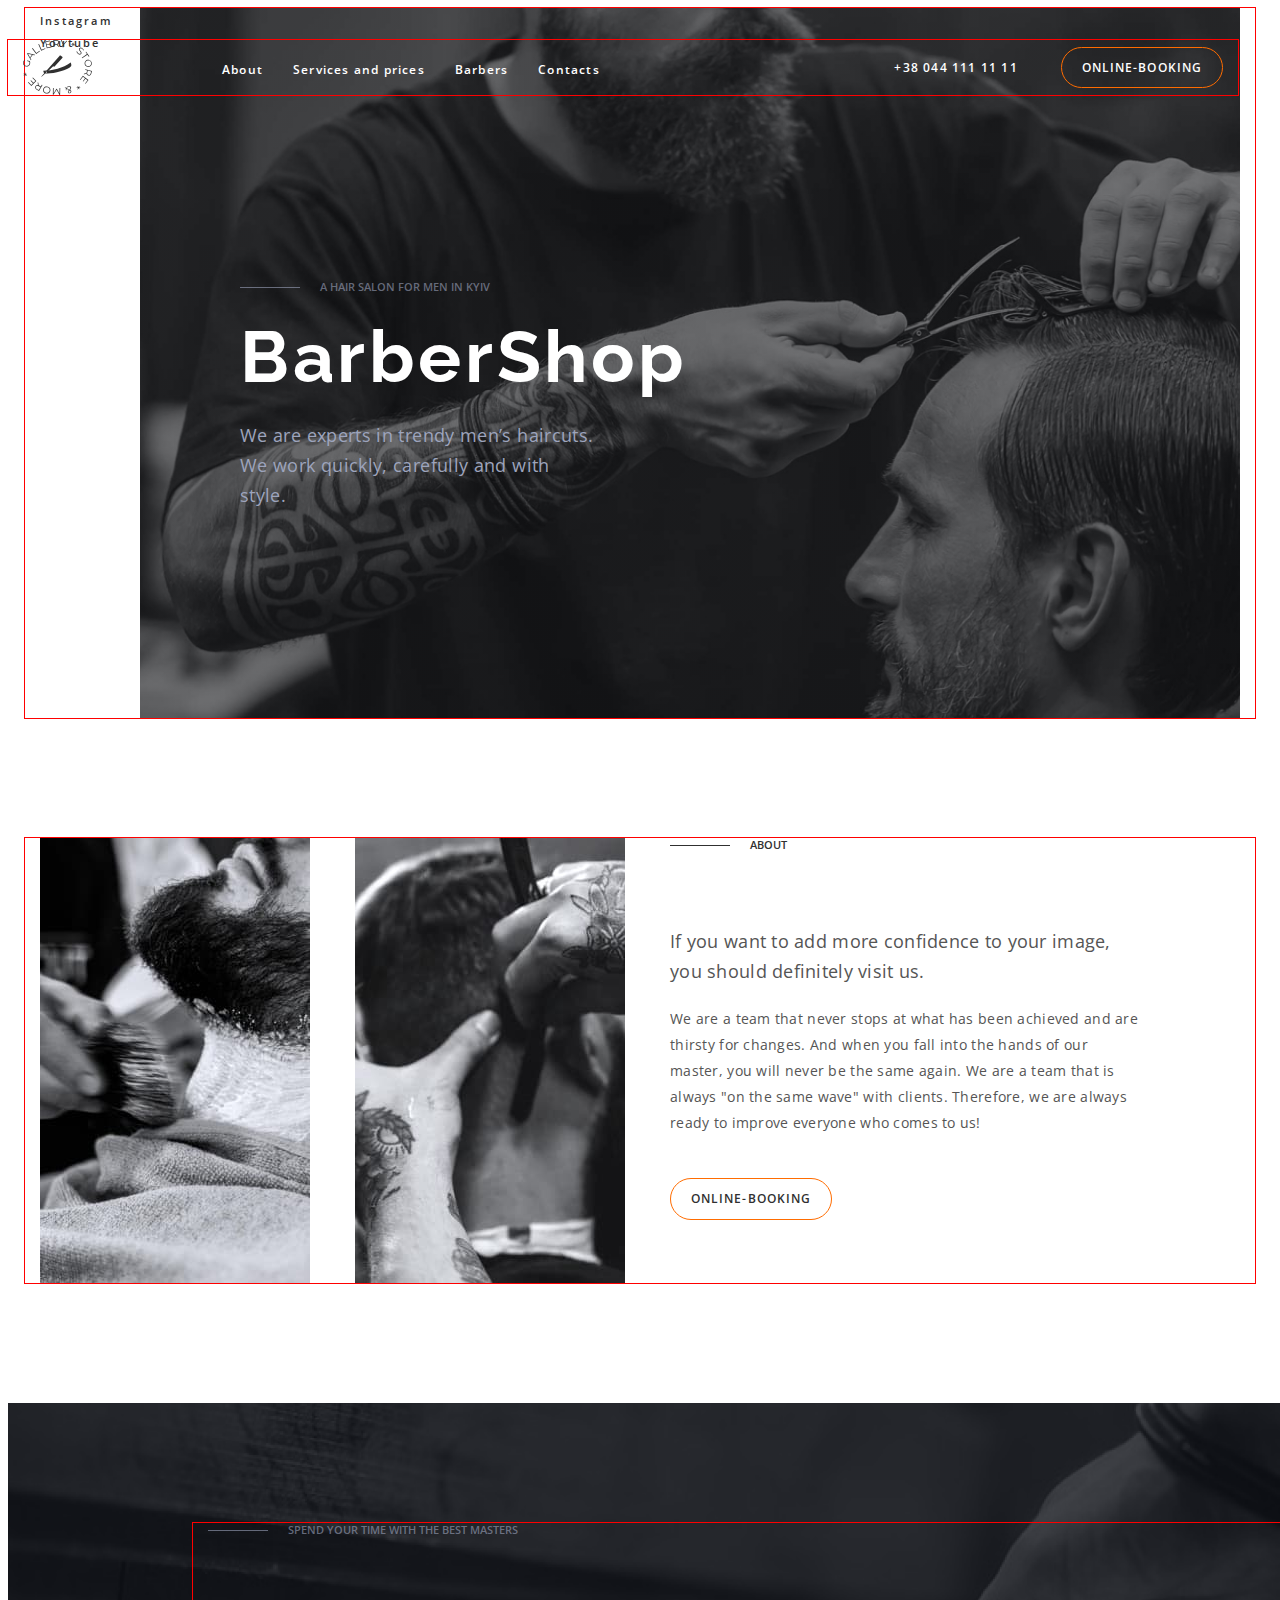
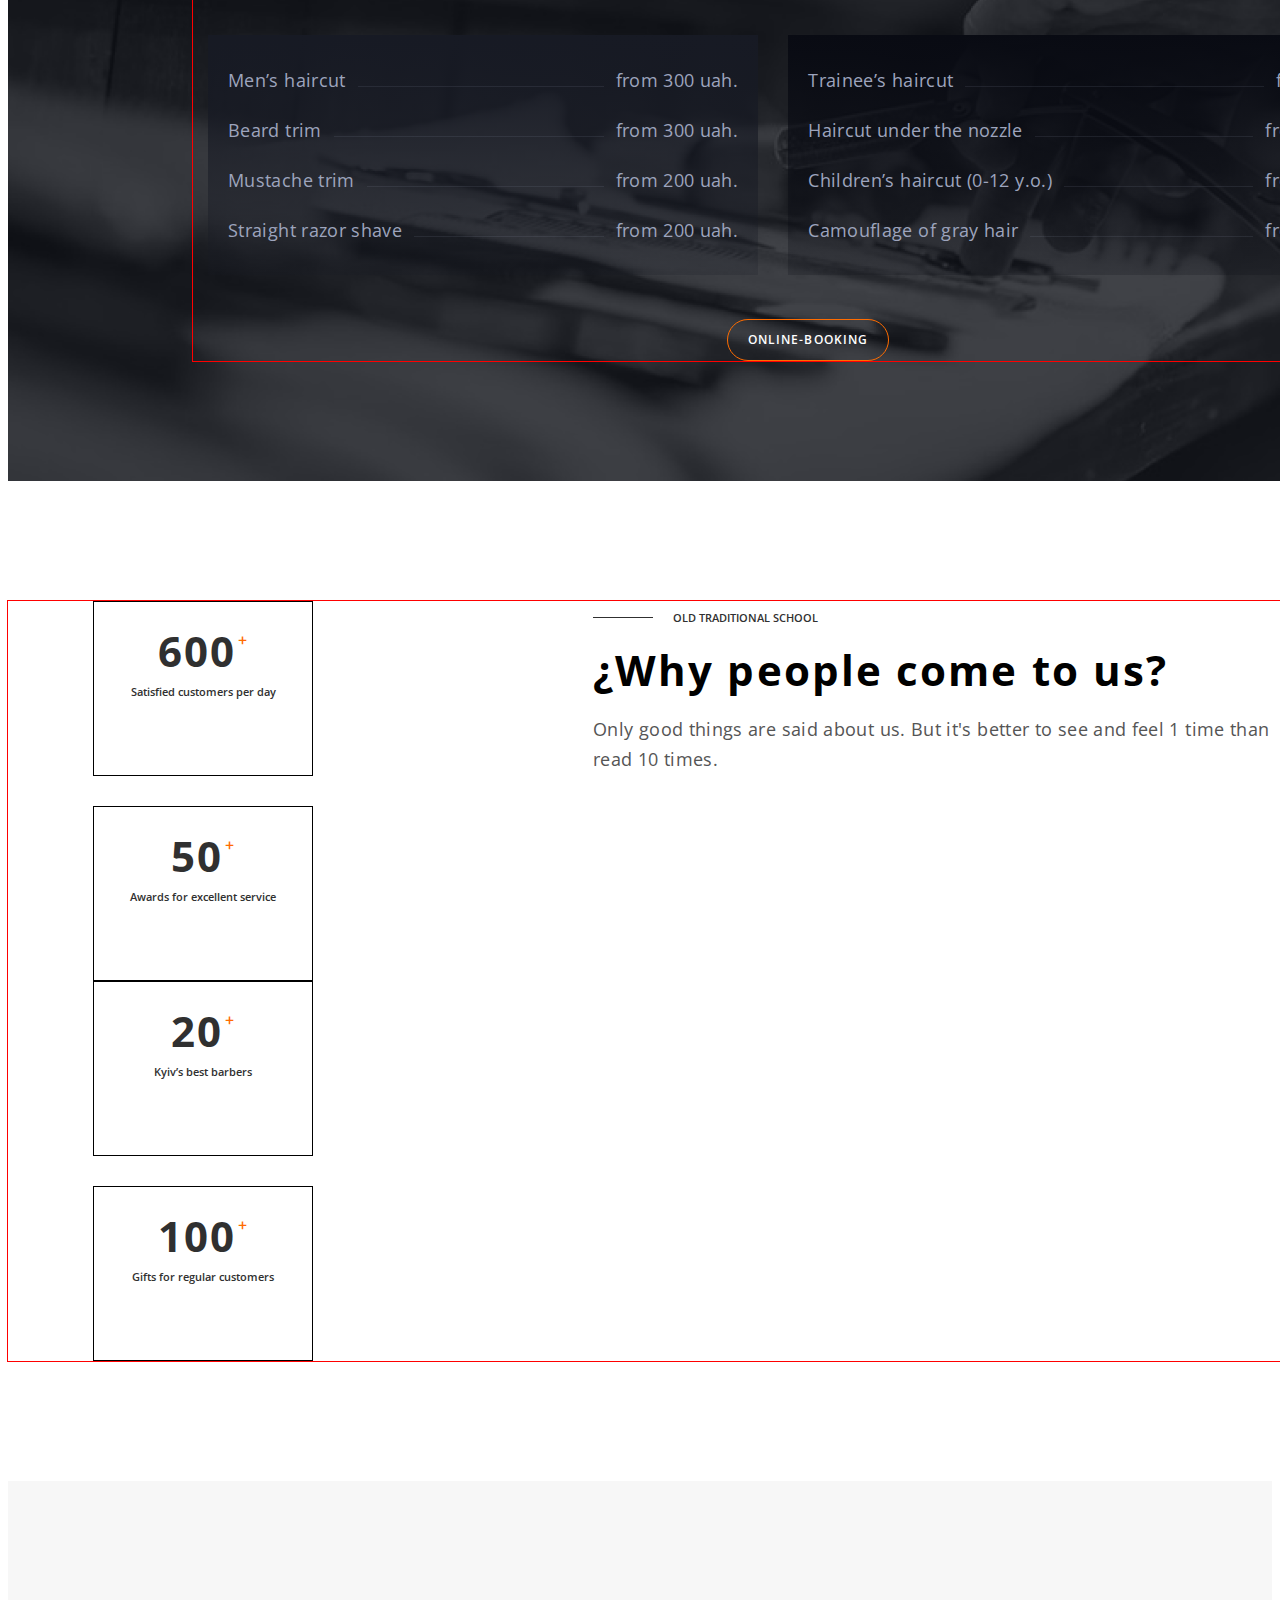
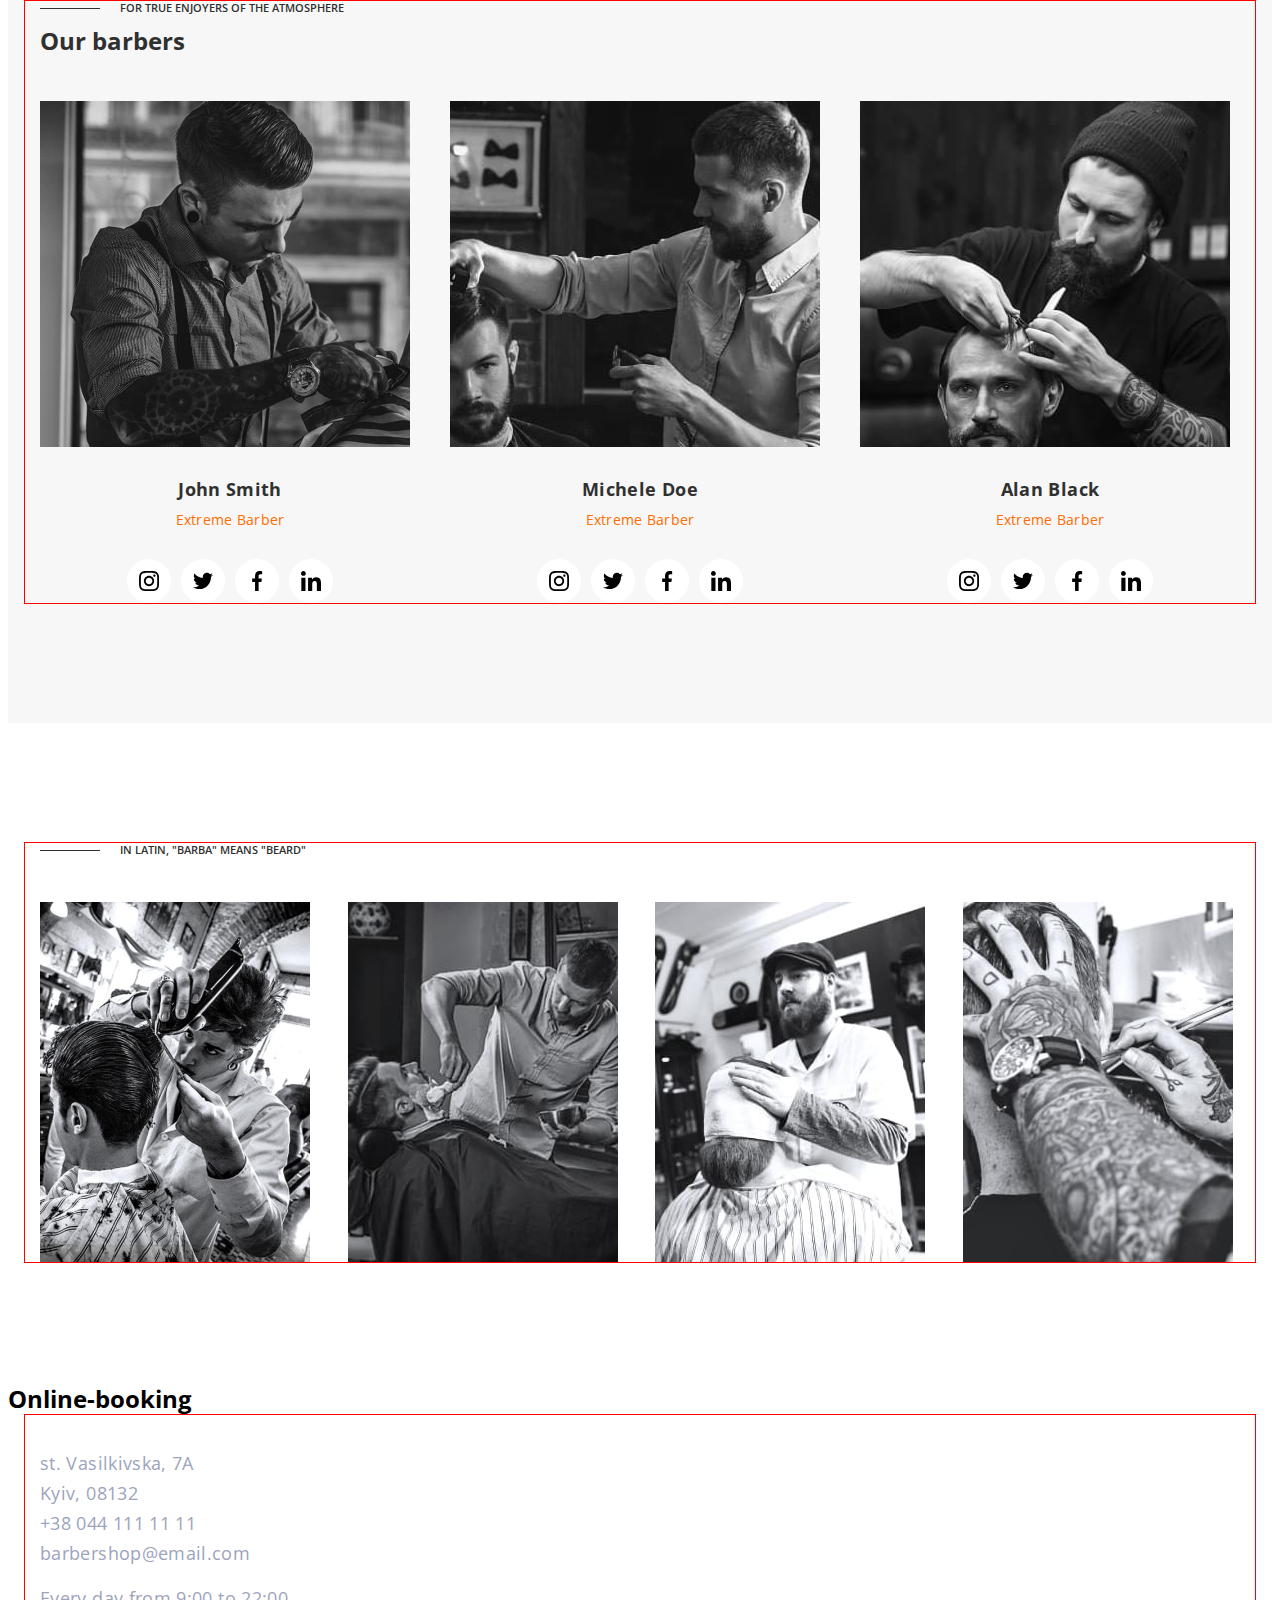
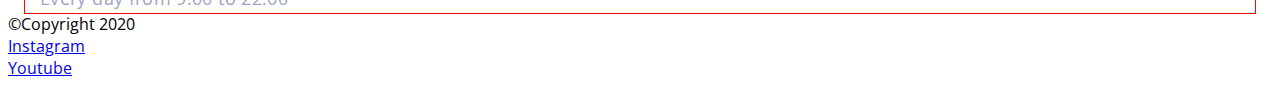
==== commit 1119243e: "update" ====
--- a/index.html
+++ b/index.html
@@ -24,6 +24,8 @@
       href="./img/favicon_package_v0.16/safari-pinned-tab.svg"
     />
 
+    <link href="https://unpkg.com/aos@2.3.1/dist/aos.css" rel="stylesheet" />
+
     <link rel="stylesheet" href="./css/styles.css" />
   </head>
   <body>
@@ -59,29 +61,31 @@
 
       <section class="hero">
         <div class="container hero-container">
-          <ul class="hero-list list">
-            <li class="hero-item">
-              <a
-                href="#"
-                target="_blank"
-                rel="noopener noreferrer nofollow"
-                class="hero-link link"
-                >Instagram</a
-              >
-            </li>
-            <li class="hero-item">
-              <a
-                href="#"
-                target="_blank"
-                rel="noopener noreferrer nofollow"
-                class="hero-link link"
-                >Youtube</a
-              >
-            </li>
-          </ul>
+          <div class="hero-soc">
+            <ul class="hero-list list">
+              <li class="hero-item">
+                <a
+                  href="#"
+                  target="_blank"
+                  rel="noopener noreferrer nofollow"
+                  class="hero-link link"
+                  >Instagram</a
+                >
+              </li>
+              <li class="hero-item">
+                <a
+                  href="#"
+                  target="_blank"
+                  rel="noopener noreferrer nofollow"
+                  class="hero-link link"
+                  >Youtube</a
+                >
+              </li>
+            </ul>
+          </div>
           <div class="hero-content">
             <p class="hero-subtitle subtitle">A hair salon for men in Kyiv</p>
-            <h1 class="hero-title title">BarberShop</h1>
+            <h1 class="hero-title title" data-aos="flip-left">BarberShop</h1>
             <p class="hero-description">
               We are experts in trendy men’s haircuts. We work quickly,
               carefully and with style.
@@ -104,7 +108,9 @@
           </ul>
           <div class="about-content">
             <p class="about-subtitle subtitle">About</p>
-            <h2 class="about-title title">Best Barbershop in your city</h2>
+            <h2 class="about-title title" data-aos="fade-up">
+              Best Barbershop in your city
+            </h2>
             <p class="about-description">
               <span
                 >If you want to add more confidence to your image, you should
@@ -129,7 +135,9 @@
           <p class="subtitle-prices subtitle">
             Spend your time with the best masters
           </p>
-          <h2 class="title-prices title">Services and prices</h2>
+          <h2 class="title-prices title" data-aos="zoom-out-up">
+            Services and prices
+          </h2>
           <div class="prices-content">
             <ul class="prices-list list">
               <li class="prices-item">
@@ -429,24 +437,26 @@
           <p class="contact-hours">Every day from 9:00 to 22:00</p>
         </div>
       </section>
-
-      <!--/Section Contact-->
-      <footer>
-        <p>&copy;Copyright 2020</p>
-        <ul>
-          <li>
-            <a href="#" target="_blank" rel="noopener noreferrer nofollow"
-              >Instagram</a
-            >
-          </li>
-          <li>
-            <a href="#" target="_blank" rel="noopener noreferrer nofollow"
-              >Youtube</a
-            >
-          </li>
-        </ul>
-      </footer>
     </main>
-    <footer></footer>
+    <!--/Section Contact-->
+    <footer>
+      <p>&copy;Copyright 2020</p>
+      <ul>
+        <li>
+          <a href="#" target="_blank" rel="noopener noreferrer nofollow"
+            >Instagram</a
+          >
+        </li>
+        <li>
+          <a href="#" target="_blank" rel="noopener noreferrer nofollow"
+            >Youtube</a
+          >
+        </li>
+      </ul>
+    </footer>
+    <script src="https://unpkg.com/aos@2.3.1/dist/aos.js"></script>
+    <script>
+      AOS.init();
+    </script>
   </body>
 </html>
--- a/css/styles.css
+++ b/css/styles.css
@@ -59,6 +59,14 @@
   border: 1px solid var(--accent-color);
   border-radius: 25px;
   padding: 12px 20px;
+  background-color: transparent;
+  transition: background-color 300ms linear, color 300ms linear;
+}
+
+.btn:hover,
+.btn:focus {
+  background-color: var(--accent-color);
+  color: #fff;
 }
 
 .tittle {
@@ -101,8 +109,9 @@
 /* Header */
 
 .header {
-  background-color: #8d93db;
-  padding: 32px 0;
+  position: absolute;
+  width: 100px;
+  padding-top: 32px;
 }
 .header-container {
   display: flex;
@@ -111,9 +120,10 @@
 .header-navigation {
   display: flex;
   align-items: center;
+  margin-right: auto;
 }
 .header-logo {
-  margin-right: 131px;
+  margin-right: 130px;
 }
 .header-list {
   display: flex;
@@ -127,6 +137,7 @@
   line-height: 1.33;
   letter-spacing: 0.1em;
   color: #ffffff;
+  transition: color 300ms linear;
 }
 
 .header-link:hover,
@@ -344,7 +355,10 @@
   cursor: pointer;
   display: block;
   margin: auto;
-}
+  background-color: transparent;
+  transition: background-color 300ms linear, color 300ms linear;
+}
+
 /* Benefits */
 .benefits {
   padding: 120px 0;
@@ -501,6 +515,10 @@
 .barber-soc-link:hover {
 }
 
+.barbers-soc-icon {
+  transition: fill 300ms linear;
+}
+
 .barbers-soc-icon:hover {
   fill: currentColor;
 }
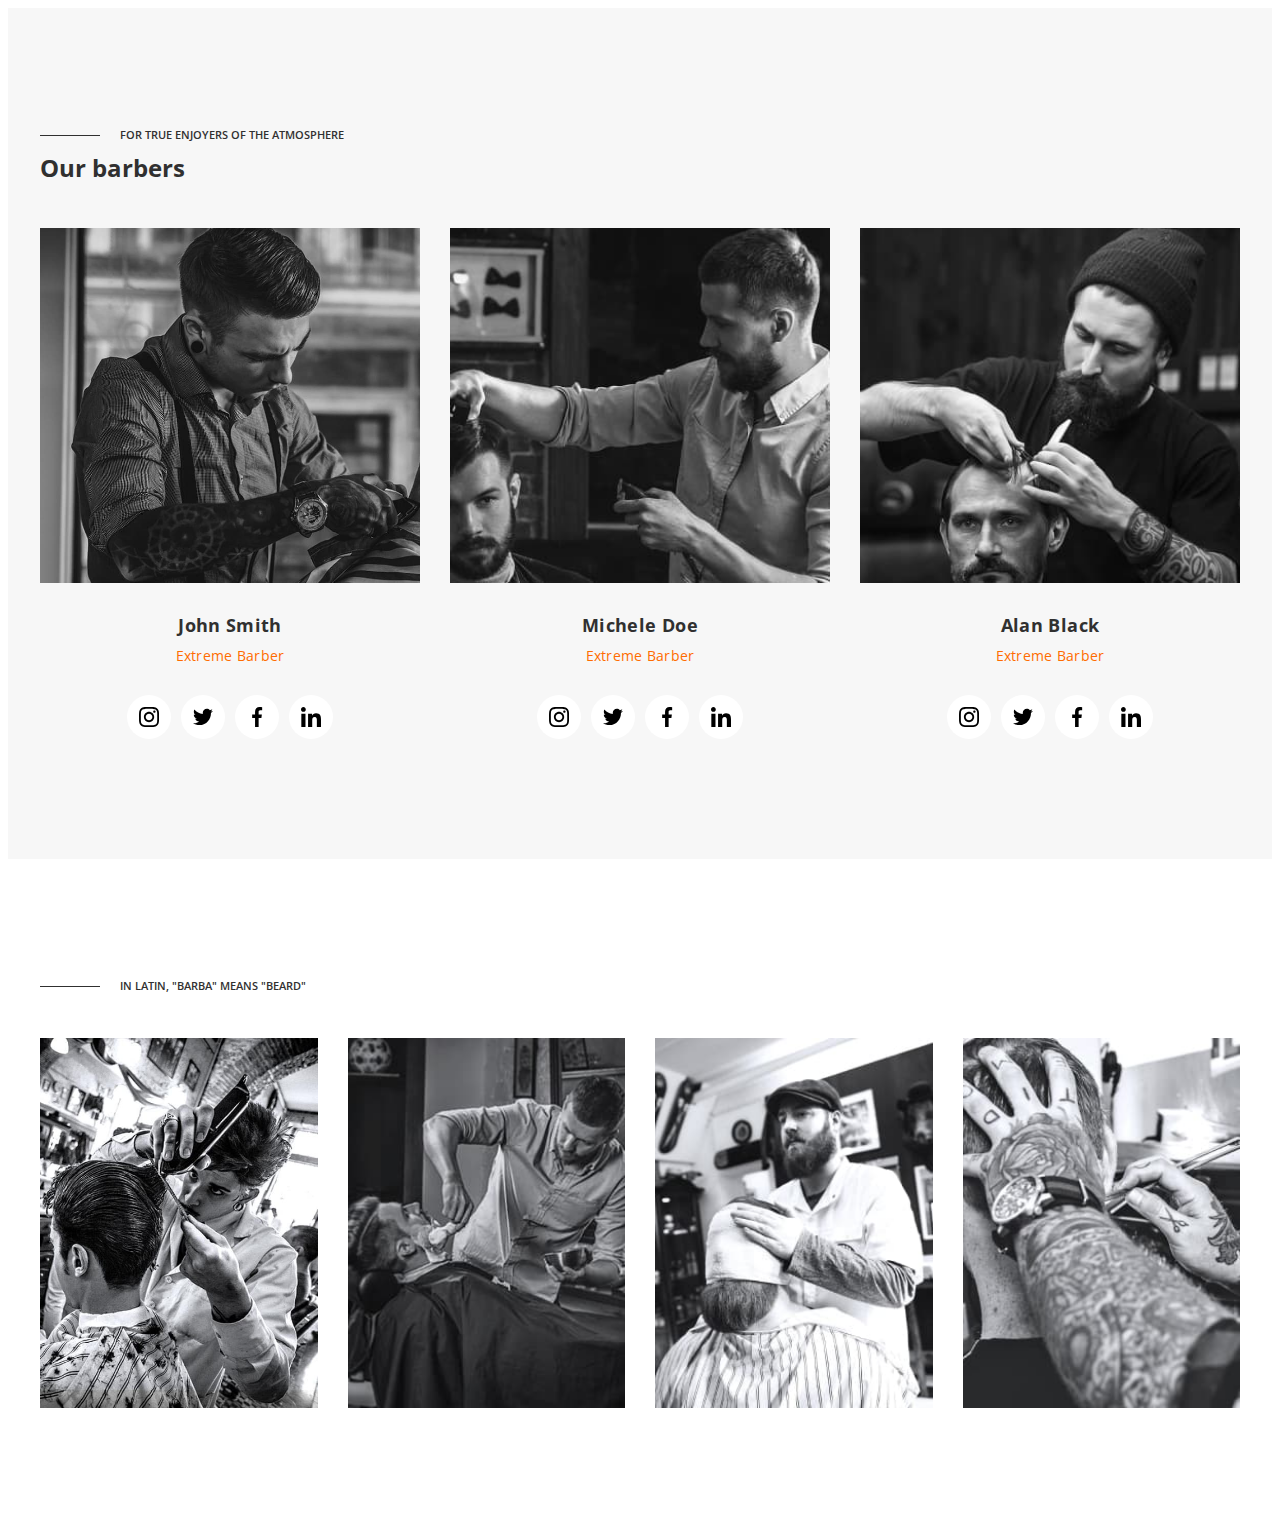
==== commit 3446f3ab: "update" ====
--- a/index.html
+++ b/index.html
@@ -27,9 +27,10 @@
     <link href="https://unpkg.com/aos@2.3.1/dist/aos.css" rel="stylesheet" />
 
     <link rel="stylesheet" href="./css/styles.css" />
+    <link rel="stylesheet" href="./css/media.css" />
   </head>
   <body>
-    <header class="header">
+    <!-- <header class="header">
       <div class="container header-container">
         <nav class="header-navigation">
           <a href="index.html" class="header-logo"
@@ -55,11 +56,11 @@
         >
         <button type="button" class="header-btn btn">Online-booking</button>
       </div>
-    </header>
+    </header> -->
     <main>
       <!--Hero section-->
 
-      <section class="hero">
+      <!-- <section class="hero">
         <div class="container hero-container">
           <div class="hero-soc">
             <ul class="hero-list list">
@@ -92,11 +93,11 @@
             </p>
           </div>
         </div>
-      </section>
+      </section> -->
       <!--/Hero Section-->
 
       <!--About-->
-      <section class="about">
+      <!-- <section class="about">
         <div class="container about-container">
           <ul class="about-list list">
             <li class="about-item">
@@ -127,10 +128,10 @@
             </button>
           </div>
         </div>
-      </section>
+      </section> -->
       <!--/About-->
       <!--Section Services/Prices-->
-      <section class="prices">
+      <!-- <section class="prices">
         <div class="container">
           <p class="subtitle-prices subtitle">
             Spend your time with the best masters
@@ -179,11 +180,11 @@
           </div>
           <button type="button" class="prices-btn btn">ONLINE-BOOKING</button>
         </div>
-      </section>
+      </section> -->
       <!--/Section Services-->
 
       <!--Section Feature-->
-      <section class="benefits">
+      <!-- <section class="benefits">
         <div class="container benefits-container">
           <ul class="benefits-list list">
             <li class="benefits-item">
@@ -212,7 +213,7 @@
             </p>
           </div>
         </div>
-      </section>
+      </section> -->
       <!--/Section Feature-->
 
       <!--Section Barbers-->
@@ -400,13 +401,13 @@
       </section>
       <!--/Section Galery-->
       <!-- Online booking -->
-      <section>
+      <!-- <section>
         <h2>Online-booking</h2>
-      </section>
+      </section> -->
       <!-- /Online booking -->
 
       <!--Section Contact-->
-      <section class="contact">
+      <!-- <section class="contact">
         <div class="container">
           <h2 class="contact-title title">Contacts</h2>
           <address class="contact-adress">
@@ -436,10 +437,10 @@
           <p class="contact-subtitle subtitle">Working hours</p>
           <p class="contact-hours">Every day from 9:00 to 22:00</p>
         </div>
-      </section>
+      </section> -->
     </main>
     <!--/Section Contact-->
-    <footer>
+    <!-- <footer>
       <p>&copy;Copyright 2020</p>
       <ul>
         <li>
@@ -453,7 +454,7 @@
           >
         </li>
       </ul>
-    </footer>
+    </footer> -->
     <script src="https://unpkg.com/aos@2.3.1/dist/aos.js"></script>
     <script>
       AOS.init();
--- a/css/styles.css
+++ b/css/styles.css
@@ -23,15 +23,17 @@
 }
 
 .container {
-  width: 1200px;
+  width: 100%;
   margin: 0 auto;
-  outline: 1px solid red;
   padding-left: 15px;
   padding-right: 15px;
 }
 
 img {
   display: block;
+  width: 100%;
+  max-width: 100%;
+  height: auto;
 }
 
 body {
@@ -110,7 +112,7 @@
 
 .header {
   position: absolute;
-  width: 100px;
+  width: 100%;
   padding-top: 32px;
 }
 .header-container {
@@ -173,7 +175,21 @@
 }
 .hero-list {
   width: 100px;
-}
+  display: flex;
+  align-items: center;
+  transform: rotate(-90deg) translateY(100%);
+  transform-origin: bottom left;
+  gap: 40px;
+}
+
+.hero-list::before {
+  display: block;
+  content: "";
+  width: 60px;
+  height: 1px;
+  background-color: #303030;
+}
+
 .hero-content {
   background-color: #303030;
   background-image: var(--bg-gradient), url(../img/preview.jpg);
@@ -183,9 +199,20 @@
   padding: 272px 100px 208px;
   flex-grow: 1;
 }
+
+.hero-soc {
+  width: 100px;
+  display: flex;
+  align-items: flex-end;
+  padding-left: 27px;
+  padding-bottom: 40px;
+}
+
 .hero-item {
 }
 .hero-link {
+  font-family: "Open Sans";
+  font-style: normal;
   font-weight: 600;
   font-size: 11px;
   line-height: 1.36;
@@ -469,7 +496,8 @@
 }
 
 .barbers-item {
-  width: calc((100% - 60px) / 3);
+  /* width: calc((100% - 60px) / 3); */
+  width: 100%;
 }
 .barbers-content {
   padding-top: 30px;
@@ -521,14 +549,18 @@
 
 .barbers-soc-icon:hover {
   fill: currentColor;
+  background-color: var();
 }
 /* Gallery */
 .gallery {
-  padding: 120px 0;
+  /* padding: 120px 0; */
+  padding-top: 84px;
+  padding-bottom: 84px;
 }
 .subtitle-gallery {
   color: var(--secondary-title-color);
-  margin-bottom: 44px;
+  /* margin-bottom: 44px; */
+  margin-bottom: 71px;
 }
 .visually-hidden {
 }
@@ -539,7 +571,8 @@
 }
 
 .gallery-item {
-  width: calc((100% - 90px) / 4);
+  /* flex-basis: calc((100% - 90px) / 4); */
+  flex-basis: 100%;
 }
 /* Contact */
 .contact {
--- a/css/media.css
+++ b/css/media.css
@@ -0,0 +1,56 @@
+@media screen and (min-width: 480px) {
+  .container {
+    width: 448px;
+  }
+}
+
+@media screen and (min-width: 768px) {
+  .container {
+    width: 720px;
+  }
+
+  .barbers > .container {
+    width: 480px;
+  }
+
+  .gallery {
+    padding-top: 100px;
+    padding-bottom: 100px;
+  }
+
+  .subtitle-gallery {
+    margin-bottom: 44px;
+  }
+  .gallery-item {
+    flex-basis: calc((100% - 30px) / 2);
+  }
+}
+
+@media screen and (min-width: 1200px) {
+  .container {
+    width: 1200px;
+  }
+
+  .barbers > .container {
+    width: 1200px;
+  }
+
+  .barbers-item {
+    width: calc((100% - 60px) / 3);
+  }
+
+  .gallery {
+    padding-top: 120px;
+    padding-bottom: 120px;
+  }
+
+  .gallery-item {
+    flex-basis: calc((100% - 90px) / 4);
+  }
+}
+
+@media screen and (min-width: 768px) and (max-width: 1199px) {
+  .barbers > .container {
+    width: 480px;
+  }
+}
